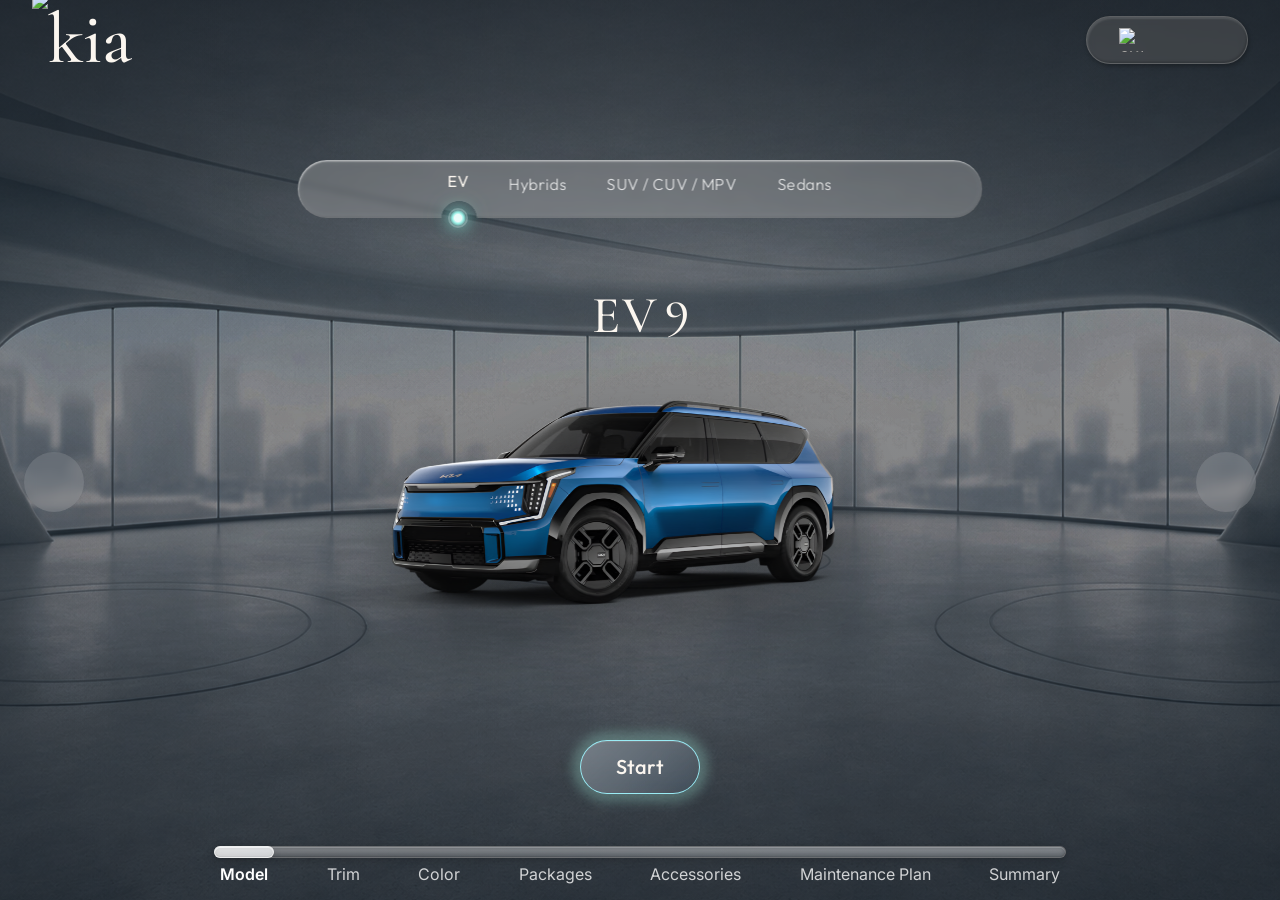
==== build.html @ 14aeb3b7 "메인 + build 수정" ====
<!DOCTYPE html>
<html lang="en">

<head>
    <meta charset="UTF-8">
    <meta name="viewport" content="width=device-width, initial-scale=1.0">
    <title>kia</title>
    <meta name="keywords"
        content="Kia, Kia Motors, automotive, SUV, electric vehicle, EV9, Sportage, Sorento, Telluride, car models, vehicle specs, car features">
    <meta name="author" content="OneTeam - UI/UX Designer">
    <!-- favicon -->
    <link rel="shortcut icon" href="img/favicon/favicon.ico" type="image/x-icon">
    <link rel="icon" type="image/png" sizes="32x32" href="img/favicon/favicon-32x32.png">
    <link rel="icon" type="image/png" sizes="16x16" href="img/favicon/favicon-16x16.png">
    <!-- 애플 -->
    <link rel="apple-touch-icon" sizes="180x180" href="img/favicon/apple-touch-icon.png">
    <!-- 안드로이드 -->
    <link rel="icon" type="image/png" sizes="192x192" href="img/favicon/android-chrome-192x192.png">
    <link rel="icon" type="image/png" sizes="512x512" href="img/favicon/android-chrome-512x512.png">
    <!-- 揶쎛?紐꾩궔 css -->
    <!-- Basic Icons -->
    <link href="https://cdn.boxicons.com/3.0.8/fonts/basic/boxicons.min.css" rel="stylesheet">
    <!-- Filled Icons -->
    <link href="https://cdn.boxicons.com/3.0.8/fonts/filled/boxicons-filled.min.css" rel="stylesheet">
    <!-- Brand Icons -->
    <link href="https://cdn.boxicons.com/3.0.8/fonts/brands/boxicons-brands.min.css" rel="stylesheet">
    <link href="https://unpkg.com/aos@2.3.1/dist/aos.css" rel="stylesheet">
    <link rel="stylesheet" href="https://cdn.jsdelivr.net/npm/swiper@11/swiper-bundle.min.css" />

    <!-- css -->
    <link rel="stylesheet" href="css/reset.css">
    <link rel="stylesheet" href="css/common.css">
    <link rel="stylesheet" href="css/sub01_build.css">
    <link rel="stylesheet" href="css/common_media.css">
    <link rel="stylesheet" href="css/sub01_build_media.css">

    <!-- js -->
    <script src="https://cdn.jsdelivr.net/npm/gsap@3.13.0/dist/gsap.min.js"></script>
    <script src="https://cdn.jsdelivr.net/npm/gsap@3.13.0/dist/ScrollTrigger.min.js"></script>
    <script src="js/common.js" defer></script>
    <script src="js/sub01_build.js" defer></script>
</head>

<body>
    <div class="wrap build_wrap" style="--build-page-bg: url('./img/sub01_build/build_bg.png');">

        <header>
            <div class="inner">
                <div class="header_top">
                    <h1><a href="index.html"><img src="img/logo.svg" alt="kia"></a></h1>
                    <nav class="glass_bg2">
                        <ul class="gnb">
                            <li>
                                <a href="whykia.html">company</a>
                            </li>
                            <li>
                                <a href="list.html">vehicles</a>
                            </li>
                            <li>
                                <a href="recommended.html">shopping assistant</a>
                            </li>
                            <li><a href="detail.html">inventory</a></li>
                            <li>
                                <a href="index.html#map">center</a>
                            </li>
                            <li><a href="#">owners page<i class="bx bx-arrow-up-right-stroke"></i></a></li>
                        </ul>
                        <div class="icons">
                            <a href="#" aria-label="customer support"><img src="img/main/header/headphone.svg"
                                    alt="customer support"></a>
                            <a href="#" aria-label="search"><i class="bx bx-search-big"></i></a>
                            <a href="#" aria-label="language"><i class="bx bx-globe-alt"></i></a>
                            <a href="#" class="icon_menu" aria-label="menu"><i class="bx bx-menu"></i></a>
                        </div>
                    </nav>
                </div>
                <div class="header_bottom">
                    <ul class="sub_nav">
                        <li><a href="build.html">build my kia</a></li>
                        <li><a href="recommended.html">kia recommended</a></li>
                        <li><a href="#">payment calculator</a></li>
                        <li><a href="#">trade in</a></li>
                        <li><a href="#">easy buy</a></li>
                        <li><a href="#">certified pre-owned</a></li>
                        <li><a href="#">sub shop</a></li>
                    </ul>
                </div>
                <div class="m_panel" aria-hidden="true">
                    <nav class="m_nav">
                        <div class="m_top">
                            <div class="m_left">
                                <a href="#" aria-label="customer support"><img src="img/main/header/headphone.svg"
                                        alt="customer support"></a>
                                <a href="#" aria-label="search"><i class="bx bx-search-big"></i></a>
                                <a href="#" aria-label="language"><i class="bx bx-globe-alt"></i></a>
                            </div>
                            <button type="button" class="close" aria-label="close mobile menu">
                                <i class="bx bx-x"></i>
                            </button>
                        </div>
                        <ul class="m_gnb">
                            <li>
                                <button type="button">company <i class="bx bx-chevron-down"></i></button>
                                <ul class="m_sub">
                                    <li><a href="whykia.html">why kia</a></li>
                                    <li><a href="#">safety</a></li>
                                    <li><a href="#">kia media</a></li>
                                    <li><a href="#">event</a></li>
                                </ul> <!-- //.m_sub -->
                            </li>
                            <li>
                                <button type="button">vehicles <i class="bx bx-chevron-down"></i></button>
                                <ul class="m_sub">
                                    <li><a href="list.html">EV</a></li>
                                    <li><a href="list.html">Hybrid</a></li>
                                    <li><a href="list.html">SUV / CUV / MPV</a></li>
                                    <li><a href="list.html">sedan</a></li>
                                </ul> <!-- //.m_sub -->
                            </li>
                            <li class="on">
                                <button type="button" class="" aria-expanded="true">
                                    <span>shopping assistant</span>
                                    <i class="bx bx-chevron-down"></i>
                                </button>
                                <ul class="m_sub">
                                    <li><a href="build.html">build my kia</a></li>
                                    <li><a href="recommended.html">kia recommended</a></li>
                                    <li><a href="#">payment calculator</a></li>
                                    <li><a href="#">trade in</a></li>
                                    <li><a href="#">easy buy</a></li>
                                    <li><a href="#">certified pre-owned</a></li>
                                    <li><a href="#">sub shop</a></li>
                                </ul> <!-- //.m_sub -->
                            </li>
                            <li>
                                <a href="detail.html">inventory</a>
                            </li>
                            <li>
                                <button type="button">center<i class="bx bx-chevron-down"></i></button>
                                <ul class="m_sub">
                                    <li><a href="index.html.map">map</a></li>
                                    <li><a href="#">kia connect</a></li>
                                    <li><a href="#">consultation</a></li>
                                    <li><a href="#">FAQ</a></li>
                                </ul> <!-- //.m_sub -->
                            </li>
                            <li>
                                <a href="#">owners page <i class="bx bx-arrow-up-right-stroke"></i></a>
                            </li>
                        </ul>
                    </nav>
                </div>
        </header> <!-- Header -->

        <!-- Build Hero -->
        <section class="hero" id="heroSection" data-default-bg="./img/sub01_build/build_bg.png">
            <div class="hero_bg" aria-hidden="true">
                <img id="heroBgImage" src="./img/sub01_build/build_bg.png" alt="" />
            </div>
            <div class="hero_overlay"></div>
            <div class="hero_header_space"></div>

            <div class="hero_visual is-model-stage" id="heroVisual">

                <!-- Shared Stage Header -->
                <div class="hero_trim_header" id="heroTrimHeader" aria-hidden="true">
                    <div class="hero_trim_header_logo" aria-hidden="true"></div>
                    <div class="hero_trim_header_nav" aria-hidden="true"></div>
                </div>

                <!-- Model Category Tabs -->
                <div class="hero_top_tabs" id="heroTopTabs" role="tablist" aria-label="Vehicle categories">
                    <button type="button" class="active" data-category="ev" role="tab" aria-selected="true">EV</button>
                    <button type="button" data-category="hybrids" role="tab" aria-selected="false">Hybrids</button>
                    <button type="button" data-category="suv" role="tab" aria-selected="false">SUV / CUV / MPV</button>
                    <button type="button" data-category="sedans" role="tab" aria-selected="false">Sedans</button>
                </div>
                <span class="hero_top_tabs_indicator" id="heroTopTabsIndicator" aria-hidden="true"></span>

                <!-- Hidden Catalog Data -->
                <div class="hero_catalog" id="heroCatalog" aria-hidden="true">
                    <section class="hero_category_panel" data-category="suv">
                        <ul class="hero_car_list">
                            <li>
                                <h2>Sportage</h2>
                                <img src="./img/sub01_build/build_sportage.png" alt="Sportage" />
                            </li>
                        </ul>
                    </section>

                    <section class="hero_category_panel" data-category="hybrids">
                        <ul class="hero_car_list">
                            <li>
                                <h2 class="hero_car_name hero_car_name_sorento_hybrid">Sorento Hybrid</h2>
                                <img src="./img/sub01_build/build_sorentoHb.png" alt="Sorento Hybrid" />
                            </li>
                        </ul>
                    </section>

                    <section class="hero_category_panel" data-category="ev">
                        <ul class="hero_car_list">
                            <li>
                                <h2 class="hero_car_name">EV<span
                                        class="hero_title_suffix hero_title_suffix_ev_9">9</span></h2>
                                <img src="./img/sub01_build/build_ev9.png" alt="EV9" />
                            </li>
                            <li>
                                <h2 class="hero_car_name">EV<span
                                        class="hero_title_suffix hero_title_suffix_ev_6">6</span></h2>
                                <img src="./img/sub01_build/build_ev6.png" alt="EV6" />
                            </li>
                        </ul>
                    </section>

                    <section class="hero_category_panel" data-category="sedans">
                        <ul class="hero_car_list">
                            <li>
                                <h2 class="hero_car_name">K<span class="hero_title_suffix hero_title_suffix_k4">4</span>
                                </h2>
                                <img src="./img/sub01_build/build_K4.png" alt="K4" />
                            </li>
                        </ul>
                    </section>
                </div>

                <!-- 1. Model Stage -->
                <div class="hero_model_stage" id="heroModelStage">
                    <div class="hero_center">
                        <h2 class="hero_title" id="heroTitle">Sportage</h2>
                        <div class="hero_arrow_frame">

                            <button class="hero_arrow hero_arrow_left" id="prevCar" type="button" aria-label="??곸읈">
                                <i class="bx bx-chevron-left"></i>
                            </button>
                            <button class="hero_arrow hero_arrow_right" id="nextCar" type="button" aria-label="??쇱벉">
                                <i class="bx bx-chevron-right"></i>
                            </button>

                        </div>
                        <div class="hero_car">
                            <img id="heroCarImage" src="./img/sub01_build/trim_light.png" alt="ev9 image" />
                        </div>
                        <div class="magnet_zone hero_start_btn_zone">
                            <button type="button" class="hero_start_btn hero_model_start_btn cta_btn white_origin"
                                id="startStepButton">Start
                                <i class="bx bx-chevron-right"></i></button>
                        </div>
                    </div>
                </div>

                <!-- 2. Trim Stage -->
                <div class="hero_trim_stage" id="heroTrimStage" aria-hidden="true">
                    <div class="hero_trim_intro">
                        <h2 class="hero_trim_title" id="heroTrimTitle">EV9</h2>
                        <div class="hero_trim_summary">
                            <p class="hero_trim_grade" id="heroTrimGrade">Light RWD</p>
                            <p class="hero_trim_price" id="heroTrimPrice"><span class="hero_price_value">$54,900</span>
                                <span class="hero_price_suffix">Starting MSRP*</span>
                            </p>
                            <p class="hero_trim_lease" id="heroTrimLease">$560 / 36 mo est. lease payments*</p>
                        </div>
                    </div>

                    <div class="hero_trim_vehicle">
                        <img id="heroTrimImage" src="./img/sub01_build/trim_light.png" alt="EV9 Light RWD" />
                    </div>

                    <section class="hero_trim_panel" aria-label="Trim options">
                        <h3 class="hero_trim_panel_title">Trim</h3>
                        <div class="hero_trim_cards" id="heroTrimCards">
                            <article class="hero_trim_card selected expanded" data-trim-index="0">
                                <img class="hero_trim_card_asset" src="./img/sub01_build/trim_light.png"
                                    alt="EV9 Light RWD" />
                                <div class="hero_trim_card_meta">
                                    <p class="hero_trim_card_price">$54,900 Starting MSRP*</p>
                                    <p class="hero_trim_card_lease">$491 / 36 mo est. lease payments*</p>
                                </div>
                                <div class="hero_trim_card_head">
                                    <strong>Light RWD</strong>
                                    <button type="button" class="hero_trim_select_btn"
                                        aria-pressed="true">Selected</button>
                                </div>
                                <div class="hero_trim_card_details">
                                    <ul>
                                        <li>$54,900 Starting MSRP*</li>
                                        <li>NACS Charging Port</li>
                                        <li>7-Passenger Seating w/ 2nd-row Bench Seat</li>
                                        <li>27 Driver &amp; Safety Assistance Features*</li>
                                    </ul>
                                </div>
                                <button type="button" class="hero_trim_more_btn" aria-expanded="true">
                                    <span class="hero_more_label">More</span>
                                    <i class="bx bx-chevron-down hero_more_icon" aria-hidden="true"></i>
                                </button>
                            </article>

                            <article class="hero_trim_card" data-trim-index="1">
                                <img class="hero_trim_card_asset" src="./img/sub01_build/trim_light.png"
                                    alt="EV9 Light Long Range RWD" />
                                <div class="hero_trim_card_meta">
                                    <p class="hero_trim_card_price">$57,900 Starting MSRP*</p>
                                    <p class="hero_trim_card_lease">$511 / 36 mo est. lease payments*</p>
                                </div>
                                <div class="hero_trim_card_head">
                                    <strong>Light Long Range RWD</strong>
                                    <button type="button" class="hero_trim_select_btn"
                                        aria-pressed="false">Select</button>
                                </div>
                                <div class="hero_trim_card_details">
                                    <ul>
                                        <li>$57,900 Starting MSRP*</li>
                                        <li>7-Passenger Seating or 6-Passenger Option</li>
                                        <li>Homelink Rearview Mirror &amp; Power Sunroof*</li>
                                        <li>Front &amp; Rear Parking Sensors*</li>
                                    </ul>
                                </div>
                                <button type="button" class="hero_trim_more_btn" aria-expanded="false">
                                    <span class="hero_more_label">More</span>
                                    <i class="bx bx-chevron-down hero_more_icon" aria-hidden="true"></i>
                                </button>
                            </article>

                            <article class="hero_trim_card" data-trim-index="2">
                                <img class="hero_trim_card_asset" src="./img/sub01_build/trim_wind.png"
                                    alt="EV9 Wind AWD" />
                                <div class="hero_trim_card_meta">
                                    <p class="hero_trim_card_price">$63,900 Starting MSRP*</p>
                                    <p class="hero_trim_card_lease">$560 / 36 mo est. lease payments*</p>
                                </div>
                                <div class="hero_trim_card_head">
                                    <strong>Wind AWD</strong>
                                    <button type="button" class="hero_trim_select_btn"
                                        aria-pressed="false">Select</button>
                                </div>
                                <div class="hero_trim_card_details">
                                    <ul>
                                        <li>$63,900 Starting MSRP*</li>
                                        <li>379 hp &amp; 443 lb.-ft. of torque (Dual Motor)</li>
                                        <li>Dual Sunroofs &amp; Driver's Memory System</li>
                                        <li>Blind-Spot &amp; 360 Surround View Monitor*</li>
                                        <li>Included All-Wheel Drive</li>
                                    </ul>
                                </div>
                                <button type="button" class="hero_trim_more_btn" aria-expanded="false">
                                    <span class="hero_more_label">More</span>
                                    <i class="bx bx-chevron-down hero_more_icon" aria-hidden="true"></i>
                                </button>
                            </article>

                            <article class="hero_trim_card" data-trim-index="3">
                                <img class="hero_trim_card_asset" src="./img/sub01_build/trim_land.png"
                                    alt="EV9 Land AWD" />
                                <div class="hero_trim_card_meta">
                                    <p class="hero_trim_card_price">$68,900 Starting MSRP*</p>
                                    <p class="hero_trim_card_lease">$648 / 36 mo est. lease payments*</p>
                                </div>
                                <div class="hero_trim_card_head">
                                    <strong>Land AWD</strong>
                                    <button type="button" class="hero_trim_select_btn"
                                        aria-pressed="false">Select</button>
                                </div>
                                <div class="hero_trim_card_details">
                                    <ul>
                                        <li>$68,900 Starting MSRP*</li>
                                        <li>Meridian Premium Audio System*</li>
                                        <li>Self-Leveling Rear Susp. &amp; 5,000 lb. Towing*</li>
                                        <li>Available Nightfall Edition Package</li>
                                        <li>Included All-Wheel Drive</li>
                                    </ul>
                                </div>
                                <button type="button" class="hero_trim_more_btn" aria-expanded="false">
                                    <span class="hero_more_label">More</span>
                                    <i class="bx bx-chevron-down hero_more_icon" aria-hidden="true"></i>
                                </button>
                            </article>

                            <article class="hero_trim_card" data-trim-index="4">
                                <img class="hero_trim_card_asset" src="./img/sub01_build/trim_gt.png"
                                    alt="EV9 GT-Line AWD" />
                                <div class="hero_trim_card_meta">
                                    <p class="hero_trim_card_price">$71,900 Starting MSRP*</p>
                                    <p class="hero_trim_card_lease">$677 / 36 mo est. lease payments*</p>
                                </div>
                                <div class="hero_trim_card_head">
                                    <strong>GT-Line AWD</strong>
                                    <button type="button" class="hero_trim_select_btn"
                                        aria-pressed="false">Select</button>
                                </div>
                                <div class="hero_trim_card_details">
                                    <ul>
                                        <li>$71,900 Starting MSRP*</li>
                                        <li>0-60 mph in 4.5 seconds*</li>
                                        <li>Head-Up Display &amp; 21-in. Alloy Wheels*</li>
                                        <li>Parking Collision-Avoidance Assist Systems*</li>
                                        <li>Included All-Wheel Drive</li>
                                    </ul>
                                </div>
                                <button type="button" class="hero_trim_more_btn" aria-expanded="false">
                                    <span class="hero_more_label">More</span>
                                    <i class="bx bx-chevron-down hero_more_icon" aria-hidden="true"></i>
                                </button>
                            </article>
                        </div>
                    </section>
                    <div class="hero_stage_actions hero_trim_actions">
                        <button type="button" class="hero_trim_action_btn white_origin" id="viewModelButton"><i
                                class="bx bx-chevron-left"></i> View Model</button>
                        <button type="button" class="hero_trim_action_btn white_origin" id="nextColorButton">Next Color <i
                                class="bx bx-chevron-right"></i></button>
                    </div>
                </div>

                <!-- 3. Color Stage -->
                <div class="hero_color_stage" id="heroColorStage" aria-hidden="true">
                    <div class="hero_color_intro">
                        <h2 class="hero_color_title" id="heroColorTitle">EV9</h2>
                        <div class="hero_color_summary">
                            <p class="hero_color_trim" id="heroColorTrim">EV9 Land AWD</p>
                            <p class="hero_color_price" id="heroColorPrice"><span
                                    class="hero_price_value">$68,900</span>
                                <span class="hero_price_suffix">Starting MSRP*</span>
                            </p>
                            <p class="hero_color_lease" id="heroColorLease">$648 / 36 mo est. lease payments*</p>
                        </div>
                    </div>

                    <div class="hero_color_vehicle" id="heroColorVehicle">
                        <img id="heroColorImage" src="./img/sub01_build/trim_land.png" alt="EV9 Land AWD exterior" />
                        <div class="hero_color_seat_preview" id="heroSeatPreview" aria-hidden="true">
                            <img id="heroSeatPreviewImage" src="./img/sub01_build/seat_BlackGray1.png"
                                alt="Black and Dark Gray seat trim preview" />
                        </div>
                    </div>

                    <div class="hero_color_panels">
                        <section class="hero_color_panel" aria-labelledby="heroExteriorPanelTitle">
                            <h3 class="hero_color_panel_title" id="heroExteriorPanelTitle">Exterior</h3>
                            <div class="hero_color_frame">
                                <div class="hero_color_choice_row">
                                    <p class="hero_color_choice_name" id="heroExteriorName">Panthera Metal</p>
                                    <p class="hero_color_choice_price" id="heroExteriorPrice"></p>
                                </div>
                                <div class="hero_color_swatches" id="heroExteriorSwatches">
                                    <button type="button"
                                        class="hero_color_swatch hero_color_swatch_panthera is-selected"
                                        data-type="exterior" data-name="Panthera Metal" data-price=""
                                        data-image-id="colorAssetPanthera" aria-label="Panthera Metal"></button>
                                    <button type="button" class="hero_color_swatch hero_color_swatch_white_pearl"
                                        data-type="exterior" data-name="Glacial White Pearl" data-price="+$ 695"
                                        data-image-id="colorAssetWhitePearl" aria-label="Glacial White Pearl"></button>
                                    <button type="button" class="hero_color_swatch hero_color_swatch_ivory_silver"
                                        data-type="exterior" data-name="Ivory Silver" data-price=""
                                        data-image-id="colorAssetIvorySilver" aria-label="Ivory Silver"></button>
                                    <button type="button" class="hero_color_swatch hero_color_swatch_ocean_blue"
                                        data-type="exterior" data-name="Ocean Blue" data-price="+$ 695"
                                        data-image-id="colorAssetOceanBlue" aria-label="Ocean Blue"></button>
                                    <button type="button" class="hero_color_swatch hero_color_swatch_road_rider_brown"
                                        data-type="exterior" data-name="Road Rider Brown" data-price="+$ 1,500"
                                        data-image-id="colorAssetRoadRiderBrown" aria-label="Road Rider Brown"></button>
                                    <button type="button" class="hero_color_swatch hero_color_swatch_wolf_gray"
                                        data-type="exterior" data-name="Wolf Gray" data-price=""
                                        data-image-id="colorAssetWolfGray" aria-label="Wolf Gray"></button>
                                    <button type="button" class="hero_color_swatch hero_color_swatch_ebony_black"
                                        data-type="exterior" data-name="Ebony Black" data-price="+$ 695"
                                        data-image-id="colorAssetEbonyBlack" aria-label="Ebony Black"></button>
                                </div>
                            </div>
                            <div class="hero_color_vehicle_assets" aria-hidden="true" hidden>
                                <img id="colorAssetPanthera" src="./img/sub01_build/trim_land.png"
                                    alt="EV9 Panthera Metal exterior" />
                                <img id="colorAssetWhitePearl" src="./img/sub01_build/whitePearl1.png"
                                    alt="EV9 Glacial White Pearl exterior" />
                                <img id="colorAssetIvorySilver" src="./img/sub01_build/ivorySilver2.png"
                                    alt="EV9 Ivory Silver exterior" />
                                <img id="colorAssetOceanBlue" src="./img/sub01_build/oceanBlue3.png"
                                    alt="EV9 Ocean Blue exterior" />
                                <img id="colorAssetRoadRiderBrown" src="./img/sub01_build/brown4.png"
                                    alt="EV9 Road Rider Brown exterior" />
                                <img id="colorAssetWolfGray" src="./img/sub01_build/wolfGray5.png"
                                    alt="EV9 Wolf Gray exterior" />
                                <img id="colorAssetEbonyBlack" src="./img/sub01_build/black6.png"
                                    alt="EV9 Ebony Black exterior" />
                            </div>
                        </section>

                        <section class="hero_color_panel" aria-labelledby="heroInteriorPanelTitle">
                            <h3 class="hero_color_panel_title" id="heroInteriorPanelTitle">Interior</h3>
                            <div class="hero_color_frame">
                                <p class="hero_color_choice_name hero_color_choice_name_interior" id="heroInteriorName">
                                    Black &amp; Dark Gray Quilted Stripes SynTex Seat Trim
                                </p>
                                <div class="hero_color_swatches hero_color_swatches_interior" id="heroInteriorSwatches">
                                    <button type="button"
                                        class="hero_color_swatch hero_color_swatch_interior hero_color_swatch_interior_black_gray is-selected"
                                        data-type="interior"
                                        data-name="Black &amp; Dark Gray Quilted Stripes SynTex Seat Trim"
                                        data-image-id="seatAssetBlackGray" aria-label="Black and Dark Gray seat trim">
                                        <img src="img/sub01_build/seat_color1.png"
                                            alt="Black and Dark Gray seat trim swatch" />
                                    </button>
                                    <button type="button"
                                        class="hero_color_swatch hero_color_swatch_interior hero_color_swatch_interior_dark_light_gray"
                                        data-type="interior"
                                        data-name="Dark Gray &amp; Light Gray Quilted Stripes SynTex Seat Trim"
                                        data-image-id="seatAssetDarkLightGray"
                                        aria-label="Dark Gray and Light Gray seat trim">
                                        <img src="./img/sub01_build/seat_color2.png"
                                            alt="Dark Gray and Light Gray seat trim swatch" />
                                    </button>
                                </div>
                            </div>
                            <div class="hero_color_seat_assets" aria-hidden="true" hidden>
                                <img id="seatAssetBlackGray" src="img/sub01_build/seat_BlackGray1.png"
                                    alt="Black and Dark Gray seat trim preview" />
                                <img id="seatAssetDarkLightGray" src="./img/sub01_build/seat_DarkGray2.png"
                                    alt="Dark Gray and Light Gray seat trim preview" />
                            </div>
                        </section>
                    </div>

                    <div class="hero_stage_actions hero_color_actions">
                        <button type="button" class="hero_trim_action_btn white_origin" id="viewTrimButton"><i
                                class="bx bx-chevron-left"></i> View Trim</button>
                        <button type="button" class="hero_trim_action_btn white_origin" id="nextPackagesButton">Next Packages <i
                                class="bx bx-chevron-right"></i></button>
                    </div>
                </div>

                <!-- 4. Packages Stage -->
                <div class="hero_package_stage" id="heroPackageStage" aria-hidden="true">
                    <div class="hero_package_intro">
                        <h2 class="hero_package_title" id="heroPackageTitle">EV9</h2>
                        <div class="hero_package_summary">
                            <p class="hero_package_trim" id="heroPackageTrim">Land AWD</p>
                            <p class="hero_package_price" id="heroPackagePrice"><span
                                    class="hero_price_value">$68,900</span>
                                <span class="hero_price_suffix">Starting MSRP*</span>
                            </p>
                            <p class="hero_package_lease" id="heroPackageLease">$648 / 36 mo est. lease payments*</p>
                        </div>
                    </div>

                    <div class="hero_package_vehicle" id="heroPackageVehicle">
                        <img id="heroPackageImage" src="./img/sub01_build/trim_lightLong.png"
                            alt="EV9 Land AWD package preview" />
                    </div>

                    <section class="hero_package_panel" aria-labelledby="heroPackagePanelTitle">
                        <h3 class="hero_package_panel_title" id="heroPackagePanelTitle">Packages</h3>
                        <div class="hero_package_cards" id="heroPackageCards">
                            <article class="hero_package_card" data-package-index="0">
                                <div class="hero_package_card_top">
                                    <div class="hero_package_card_heading">
                                        <strong>7-Passenger Package</strong>
                                    </div>
                                    <button type="button" class="hero_package_add_btn" aria-pressed="false">+$
                                        0</button>
                                </div>
                                <div class="hero_package_card_details">
                                    <ul>
                                        <li>7-Passenger Seating</li>
                                    </ul>
                                </div>
                                <button type="button" class="hero_package_more_btn" aria-expanded="false">
                                    <span class="hero_more_label">More</span>
                                    <i class="bx bx-chevron-down hero_more_icon" aria-hidden="true"></i>
                                </button>
                            </article>

                            <article class="hero_package_card" data-package-index="1">
                                <div class="hero_package_card_top">
                                    <div class="hero_package_card_heading">
                                        <strong>Nightfall Edition Package</strong>
                                    </div>
                                    <button type="button" class="hero_package_add_btn" aria-pressed="false">+$
                                        1,500</button>
                                </div>
                                <div class="hero_package_card_details">
                                    <ul>
                                        <li>20-in. Nightfall Exclusive Alloy Wheels w/ Black Finish</li>
                                        <li>Boost Feature</li>
                                        <li>Front &amp; Rear Skid Plates, Gloss Black</li>
                                        <li>Front Grille Trim, Gloss Black</li>
                                        <li>Lower Window Surrounds, Gloss Black</li>
                                        <li>Lower Body Side Garnish, Gloss Black</li>
                                        <li>Gloss Black Side View Mirrors</li>
                                        <li>Roof Rails, Low Profile Gloss Black</li>
                                        <li>Exclusive Seat Pattern</li>
                                        <li>Black Headliner</li>
                                    </ul>
                                </div>
                                <button type="button" class="hero_package_more_btn" aria-expanded="false">
                                    <span class="hero_more_label">More</span>
                                    <i class="bx bx-chevron-down hero_more_icon" aria-hidden="true"></i>
                                </button>
                            </article>
                        </div>
                    </section>

                    <div class="hero_stage_actions hero_package_actions">
                        <button type="button" class="hero_trim_action_btn hero_trim_action_btn_back white_origin"
                            id="viewColorButton"><i class="bx bx-chevron-left"></i> View Color</button>
                        <button type="button" class="hero_trim_action_btn white_origin" id="nextAccessoriesButton">Next Accessories
                            <i class="bx bx-chevron-right"></i></button>
                    </div>
                </div>

                <!-- 5. Accessories Stage -->
                <div class="hero_accessory_stage" id="heroAccessoryStage" aria-hidden="true">
                    <div class="hero_accessory_intro">
                        <h2 class="hero_accessory_title" id="heroAccessoryTitle">EV9</h2>
                        <div class="hero_accessory_summary">
                            <p class="hero_accessory_trim" id="heroAccessoryTrim">Land AWD</p>
                            <p class="hero_accessory_price" id="heroAccessoryPrice"><span
                                    class="hero_price_value">$68,900</span> <span class="hero_price_suffix">Starting
                                    MSRP*</span></p>
                            <p class="hero_accessory_lease" id="heroAccessoryLease">$648 / 36 mo est. lease payments*
                            </p>
                        </div>
                    </div>

                    <div class="hero_accessory_vehicle" id="heroAccessoryVehicle">
                        <img id="heroAccessoryImage" src="./img/sub01_build/trim_land.png"
                            alt="EV9 Land AWD accessory preview" />
                    </div>

                    <section class="hero_accessory_panel" aria-labelledby="heroAccessoryPanelTitle">
                        <h3 class="hero_accessory_panel_title" id="heroAccessoryPanelTitle">Selected Accessories</h3>
                        <div class="hero_accessory_cards" id="heroAccessoryCards">
                            <article class="hero_accessory_card">
                                <div class="hero_accessory_card_media">
                                    <img src="./img/sub01_build/cargoCover.png" alt="Cargo Cover" />
                                </div>
                                <div class="hero_accessory_card_body">
                                    <div class="hero_accessory_card_top">
                                        <strong>Cargo Cover</strong>
                                        <button type="button" class="hero_accessory_add_btn">+$ 195</button>
                                    </div>
                                    <p class="hero_accessory_card_desc">Safeguard your belongings by keeping them out of
                                        sight with this valuable addition to your cargo area.</p>
                                    <div class="hero_accessory_card_details">
                                        <p>Safeguard your belongings by keeping them out of sight with this valuable
                                            addition to your cargo area.</p>
                                    </div>
                                    <button type="button" class="hero_accessory_more_btn" aria-expanded="false"><span
                                            class="hero_more_label">More</span><i
                                            class="bx bx-chevron-down hero_more_icon" aria-hidden="true"></i></button>
                                </div>
                            </article>

                            <article class="hero_accessory_card">
                                <div class="hero_accessory_card_media">
                                    <img src="./img/sub01_build/cargoNet.png" alt="Cargo Net" />
                                </div>
                                <div class="hero_accessory_card_body">
                                    <div class="hero_accessory_card_top">
                                        <strong>Cargo Net</strong>
                                        <button type="button" class="hero_accessory_add_btn">+$ 65</button>
                                    </div>
                                    <p class="hero_accessory_card_desc">Helps secure sporting equipment, groceries, and
                                        other lightweight cargo.</p>
                                    <div class="hero_accessory_card_details">
                                        <p>Helps secure sporting equipment, groceries, and other lightweight cargo.</p>
                                    </div>
                                    <button type="button" class="hero_accessory_more_btn" aria-expanded="false"><span
                                            class="hero_more_label">More</span><i
                                            class="bx bx-chevron-down hero_more_icon" aria-hidden="true"></i></button>
                                </div>
                            </article>

                            <article class="hero_accessory_card">
                                <div class="hero_accessory_card_media">
                                    <img src="./img/sub01_build/cargoTray.png" alt="Cargo Tray" />
                                </div>
                                <div class="hero_accessory_card_body">
                                    <div class="hero_accessory_card_top">
                                        <strong>Cargo Tray</strong>
                                        <button type="button" class="hero_accessory_add_btn">+$ 145</button>
                                    </div>
                                    <p class="hero_accessory_card_desc">Protect your cargo area from spills and stains
                                        with a durable and easy to clean cargo tray.</p>
                                    <div class="hero_accessory_card_details">
                                        <p>Protect your cargo area from spills and stains with a durable and easy to
                                            clean cargo tray.</p>
                                    </div>
                                    <button type="button" class="hero_accessory_more_btn" aria-expanded="false"><span
                                            class="hero_more_label">More</span><i
                                            class="bx bx-chevron-down hero_more_icon" aria-hidden="true"></i></button>
                                </div>
                            </article>

                            <article class="hero_accessory_card">
                                <div class="hero_accessory_card_media">
                                    <img src="./img/sub01_build/seatProtection.png"
                                        alt="Carpeted Cargo Mat with Seatback Protection" />
                                </div>
                                <div class="hero_accessory_card_body">
                                    <div class="hero_accessory_card_top">
                                        <strong>Carpeted Cargo Mat w/ Seatback Protection</strong>
                                        <button type="button" class="hero_accessory_add_btn">+$ 145</button>
                                    </div>
                                    <p class="hero_accessory_card_desc">Enhance your interior and protect your rear
                                        seatbacks with a stylish and practical carpeted cargo mat w/ seatback
                                        protection.</p>
                                    <div class="hero_accessory_card_details">
                                        <p>Enhance your interior and protect your rear seatbacks with a stylish and
                                            practical carpeted cargo mat w/ seatback protection.</p>
                                    </div>
                                    <button type="button" class="hero_accessory_more_btn" aria-expanded="false"><span
                                            class="hero_more_label">More</span><i
                                            class="bx bx-chevron-down hero_more_icon" aria-hidden="true"></i></button>
                                </div>
                            </article>

                            <article class="hero_accessory_card">
                                <div class="hero_accessory_card_media">
                                    <img src="./img/sub01_build/floorMats.png" alt="Carpeted Floor Mats" />
                                </div>
                                <div class="hero_accessory_card_body">
                                    <div class="hero_accessory_card_top">
                                        <strong>Carpeted Floor Mats</strong>
                                        <button type="button" class="hero_accessory_add_btn">+$ 240</button>
                                    </div>
                                    <p class="hero_accessory_card_desc">Carpeted mats are custom fit and
                                        color-coordinated to match your Kia interior.</p>
                                    <div class="hero_accessory_card_details">
                                        <p>Carpeted mats are custom fit and color-coordinated to match your Kia
                                            interior.</p>
                                    </div>
                                    <button type="button" class="hero_accessory_more_btn" aria-expanded="false"><span
                                            class="hero_more_label">More</span><i
                                            class="bx bx-chevron-down hero_more_icon" aria-hidden="true"></i></button>
                                </div>
                            </article>

                            <article class="hero_accessory_card">
                                <div class="hero_accessory_card_media">
                                    <img src="./img/sub01_build/crossBars.png" alt="Cross Bars" />
                                </div>
                                <div class="hero_accessory_card_body">
                                    <div class="hero_accessory_card_top">
                                        <strong>Cross Bars</strong>
                                        <button type="button" class="hero_accessory_add_btn">+$ 380</button>
                                    </div>
                                    <p class="hero_accessory_card_desc">Carpeted mats are custom fit and
                                        color-coordinated to match your Kia interior.</p>
                                    <div class="hero_accessory_card_details">
                                        <p>These versatile cross bars create a secure base for all roof attachments
                                            enabling you to easily attach compatible equipment such as bicycle racks and
                                            ski and snowboard holders.</p>
                                    </div>
                                    <button type="button" class="hero_accessory_more_btn" aria-expanded="false"><span
                                            class="hero_more_label">More</span><i
                                            class="bx bx-chevron-down hero_more_icon" aria-hidden="true"></i></button>
                                </div>
                            </article>

                            <article class="hero_accessory_card">
                                <div class="hero_accessory_card_media">
                                    <img src="./img/sub01_build/aid_kit.png" alt="First Aid Kit, Small" />
                                </div>
                                <div class="hero_accessory_card_body">
                                    <div class="hero_accessory_card_top">
                                        <strong>First Aid Kit, Small</strong>
                                        <button type="button" class="hero_accessory_add_btn">+$ 45</button>
                                    </div>
                                    <p class="hero_accessory_card_desc">This durable zippered case includes adhesive
                                        strips, sterile pads, gauze, gloves, tools, and other roadside first aid
                                        essentials.</p>
                                    <div class="hero_accessory_card_details">
                                        <p>This durable zippered case includes 10 plastic adhesive strips (3/4-in.), 10
                                            butterfly strips, 6 sterile non-woven pads (4-in.), 6 sting relief pads, 6
                                            insect repellent packets, 4 extra-large adhesive strips, 3 cleansing
                                            towelettes, 2 sterile stretch gauze rolls (2-in.), 1 maxi pad, 1 latex-free
                                            tape, 1 triangular bandage with 2 pins, 1 pair of latex-free gloves, 1
                                            elastic bandage with clips (2-in.), 1 BloodSTOP hemostatic gauze, 1 First
                                            Aid Quick Guide, plus tweezers/magnifier and scissors.</p>
                                    </div>
                                    <button type="button" class="hero_accessory_more_btn" aria-expanded="false"><span
                                            class="hero_more_label">More</span><i
                                            class="bx bx-chevron-down hero_more_icon" aria-hidden="true"></i></button>
                                </div>
                            </article>

                            <article class="hero_accessory_card">
                                <div class="hero_accessory_card_media">
                                    <img src="./img/sub01_build/mudGuards.png" alt="Mud Guards" />
                                </div>
                                <div class="hero_accessory_card_body">
                                    <div class="hero_accessory_card_top">
                                        <strong>Mud Guards</strong>
                                        <button type="button" class="hero_accessory_add_btn">+$ 160</button>
                                    </div>
                                    <p class="hero_accessory_card_desc">Help protect your new Kia from the chips and
                                        blemishes that can come from road debris with these specially designed, custom
                                        fitted-molded thermoplastic Mud Guards.</p>
                                    <div class="hero_accessory_card_details">
                                        <p>Help protect your new Kia from the chips and blemishes that can come from
                                            road debris with these specially designed, custom fitted-molded
                                            thermoplastic Mud Guards.</p>
                                    </div>
                                    <button type="button" class="hero_accessory_more_btn" aria-expanded="false"><span
                                            class="hero_more_label">More</span><i
                                            class="bx bx-chevron-down hero_more_icon" aria-hidden="true"></i></button>
                                </div>
                            </article>

                            <article class="hero_accessory_card">
                                <div class="hero_accessory_card_media hero_accessory_card_media_contain">
                                    <img src="./img/sub01_build/logo.png" alt="NACS Charge Port DC Adapter" />
                                </div>
                                <div class="hero_accessory_card_body">
                                    <div class="hero_accessory_card_top">
                                        <strong>NACS Charge Port DC Adapter</strong>
                                        <button type="button" class="hero_accessory_add_btn">+$ 0</button>
                                    </div>
                                    <p class="hero_accessory_card_desc">Included in ZEV states only.</p>
                                    <div class="hero_accessory_card_details">
                                        <p>Included in ZEV states only.</p>
                                    </div>
                                    <button type="button" class="hero_accessory_more_btn" aria-expanded="false"><span
                                            class="hero_more_label">More</span><i
                                            class="bx bx-chevron-down hero_more_icon" aria-hidden="true"></i></button>
                                </div>
                            </article>

                            <article class="hero_accessory_card">
                                <div class="hero_accessory_card_media">
                                    <img src="./img/sub01_build/entertainment.png" alt="Rear Seat Entertainment" />
                                </div>
                                <div class="hero_accessory_card_body">
                                    <div class="hero_accessory_card_top">
                                        <strong>Rear Seat Entertainment</strong>
                                        <button type="button" class="hero_accessory_add_btn">+$ 1,500</button>
                                    </div>
                                    <p class="hero_accessory_card_desc">Keep your rear seat passengers entertained with
                                        this dual headrest entertainment system featuring two monitors, two remotes, and
                                        USB ports.</p>
                                    <div class="hero_accessory_card_details">
                                        <p>Keep your rear seat passengers entertained when you're on the road with this
                                            dual headrest entertainment system. Two monitors and two remotes. Provides
                                            USB ports. Headphones not included.</p>
                                    </div>
                                    <button type="button" class="hero_accessory_more_btn" aria-expanded="false"><span
                                            class="hero_more_label">More</span><i
                                            class="bx bx-chevron-down hero_more_icon" aria-hidden="true"></i></button>
                                </div>
                            </article>

                            <article class="hero_accessory_card">
                                <div class="hero_accessory_card_media">
                                    <img src="./img/sub01_build/kit.png" alt="Roadside Assistance Kit" />
                                </div>
                                <div class="hero_accessory_card_body">
                                    <div class="hero_accessory_card_top">
                                        <strong>Roadside Assistance Kit</strong>
                                        <button type="button" class="hero_accessory_add_btn">+$ 75</button>
                                    </div>
                                    <p class="hero_accessory_card_desc">Be prepared for the unexpected with a carrying
                                        bag packed with cables, tools, safety gear, adhesive bandages, and antiseptic
                                        wipes.</p>
                                    <div class="hero_accessory_card_details">
                                        <p>Be prepared for the unexpected with a carrying bag packed with a set of
                                            booster cables, 7 cable ties (12-in.), 1 roll hose tape, 1 Phillips
                                            screwdriver, 1 flathead screwdriver, 1 shop towel, 1 poncho, 1 pair of work
                                            gloves, 1 emergency blanket, 1 flashlight, 1 accident report form, 1 bungee
                                            cord, 1 lightstick, 1 pair slip joint pliers, 1 hazard triangle with
                                            instructions (12-in.), plus 10 adhesive bandages (3/4-in.) and 6 antiseptic
                                            wipes.</p>
                                    </div>
                                    <button type="button" class="hero_accessory_more_btn" aria-expanded="false"><span
                                            class="hero_more_label">More</span><i
                                            class="bx bx-chevron-down hero_more_icon" aria-hidden="true"></i></button>
                                </div>
                            </article>

                            <article class="hero_accessory_card">
                                <div class="hero_accessory_card_media">
                                    <img src="./img/sub01_build/stepBar.png" alt="Side Step Bars, Black" />
                                </div>
                                <div class="hero_accessory_card_body">
                                    <div class="hero_accessory_card_top">
                                        <strong>Side Step Bars, Black</strong>
                                        <button type="button" class="hero_accessory_add_btn">+$ 740</button>
                                    </div>
                                    <p class="hero_accessory_card_desc">Black Side Step Bars can make it easier to get
                                        in and out of your vehicle while enhancing its rugged appearance.</p>
                                    <div class="hero_accessory_card_details">
                                        <p>Black Side Step Bars can make it easier to get in and out of your vehicle
                                            while enhancing its rugged appearance.</p>
                                    </div>
                                    <button type="button" class="hero_accessory_more_btn" aria-expanded="false"><span
                                            class="hero_more_label">More</span><i
                                            class="bx bx-chevron-down hero_more_icon" aria-hidden="true"></i></button>
                                </div>
                            </article>

                            <article class="hero_accessory_card">
                                <div class="hero_accessory_card_media">
                                    <img src="./img/sub01_build/towHitch.png" alt="Tow Hitch" />
                                </div>
                                <div class="hero_accessory_card_body">
                                    <div class="hero_accessory_card_top">
                                        <strong>Tow Hitch</strong>
                                        <button type="button" class="hero_accessory_add_btn">+$ 765</button>
                                    </div>
                                    <p class="hero_accessory_card_desc">Custom designed, this tow hitch mounts directly
                                        to the vehicle frame for a reliable towing connection. Additional equipment may
                                        be required.</p>
                                    <div class="hero_accessory_card_details">
                                        <p>Custom designed, this tow hitch mounts directly to the vehicle frame,
                                            offering a reliable way to attach and tow your additional equipment to the
                                            specified capacity of your vehicle. Towing requires additional equipment.
                                            See Owner's Manual for towing instructions. Always use caution while towing.
                                        </p>
                                    </div>
                                    <button type="button" class="hero_accessory_more_btn" aria-expanded="false"><span
                                            class="hero_more_label">More</span><i
                                            class="bx bx-chevron-down hero_more_icon" aria-hidden="true"></i></button>
                                </div>
                            </article>

                            <article class="hero_accessory_card">
                                <div class="hero_accessory_card_media">
                                    <img src="./img/sub01_build/locks.png" alt="Wheel Locks" />
                                </div>
                                <div class="hero_accessory_card_body">
                                    <div class="hero_accessory_card_top">
                                        <strong>Wheel Locks</strong>
                                        <button type="button" class="hero_accessory_add_btn">+$ 90</button>
                                    </div>
                                    <p class="hero_accessory_card_desc">Wheel locks are designed to secure the wheels to
                                        your vehicle and help prevent theft.</p>
                                    <div class="hero_accessory_card_details">
                                        <p>Wheel locks are designed to secure the wheels to your vehicle and help
                                            prevent theft.</p>
                                    </div>
                                    <button type="button" class="hero_accessory_more_btn" aria-expanded="false"><span
                                            class="hero_more_label">More</span><i
                                            class="bx bx-chevron-down hero_more_icon" aria-hidden="true"></i></button>
                                </div>
                            </article>
                        </div>
                    </section>

                    <div class="hero_stage_actions hero_accessory_actions">
                        <button type="button" class="hero_trim_action_btn hero_trim_action_btn_back white_origin"
                            id="viewPackagesButton"><i class="bx bx-chevron-left"></i> View Packages</button>
                        <button type="button" class="hero_trim_action_btn white_origin" id="nextPlanButton">Next Plan <i
                                class="bx bx-chevron-right"></i></button>
                    </div>
                </div>

                <!-- 6. Maintenance Plan Stage -->
                <div class="hero_plan_stage" id="heroPlanStage" aria-hidden="true">
                    <div class="hero_plan_intro">
                        <h2 class="hero_plan_title" id="heroPlanTitle">EV9</h2>
                        <div class="hero_plan_summary">
                            <p class="hero_plan_trim" id="heroPlanTrim">Land AWD</p>
                            <p class="hero_plan_price" id="heroPlanPrice"><span class="hero_price_value">$68,900</span>
                                <span class="hero_price_suffix">Starting MSRP*</span>
                            </p>
                            <p class="hero_plan_lease" id="heroPlanLease">$648 / 36 mo est. lease payments*</p>
                        </div>
                    </div>

                    <div class="hero_plan_vehicle" id="heroPlanVehicle">
                        <img id="heroPlanImage" src="./img/sub01_build/trim_lightLong.png"
                            alt="EV9 Land AWD maintenance plan preview" />
                    </div>

                    <section class="hero_plan_panel" aria-labelledby="heroPlanPanelTitle">
                        <h3 class="hero_plan_panel_title" id="heroPlanPanelTitle">Kia Connect Plan</h3>
                        <div class="hero_plan_cards" id="heroPlanCards">
                            <article class="hero_plan_card is-selected expanded">
                                <div class="hero_plan_card_body">
                                    <div class="hero_plan_card_top">
                                        <strong>Lite</strong>
                                        <span>Complimentary for up to 5 years</span>
                                        <button type="button" class="hero_plan_add_btn"
                                            aria-pressed="true">Selected</button>
                                    </div>
                                    <div class="hero_plan_card_details">
                                        <p class="hero_plan_card_section_title">Free basic vehicle management</p>
                                        <ul class="hero_plan_card_list">
                                            <li>Monitor trip information and vehicle health</li>
                                            <li>Access your car with Digital Key</li>
                                            <li>Check vehicle status and basic remote features</li>
                                            <li>Receive maintenance reminders and emergency support</li>
                                        </ul>
                                        <div class="hero_plan_card_divider"></div>
                                        <p class="hero_plan_card_section_title"><i class="bx bx-leaf"
                                                aria-hidden="true"></i> EV Charging</p>
                                        <ul class="hero_plan_card_list">
                                            <li>Check charging status</li>
                                            <li>Manage basic charging settings</li>
                                        </ul>
                                    </div>
                                    <button type="button" class="hero_plan_more_btn" aria-expanded="true"><span
                                            class="hero_more_label">More</span><i
                                            class="bx bx-chevron-down hero_more_icon" aria-hidden="true"></i></button>
                                </div>
                            </article>

                            <article class="hero_plan_card">
                                <div class="hero_plan_card_body">
                                    <div class="hero_plan_card_top">
                                        <strong>Care</strong>
                                        <span>$5.99 monthly $59 annually</span>
                                        <button type="button" class="hero_plan_add_btn"
                                            aria-pressed="false">Select</button>
                                    </div>
                                    <div class="hero_plan_card_details">
                                        <p class="hero_plan_card_section_title">Enhanced safety and vehicle care</p>
                                        <ul class="hero_plan_card_list">
                                            <li>Includes all Lite features</li>
                                            <li>Get roadside assistance when needed</li>
                                            <li>Automatic emergency connection (911)</li>
                                            <li>Track and locate your vehicle</li>
                                            <li>Receive safety alerts (geofence, speed, diagnostics)</li>
                                        </ul>
                                        <div class="hero_plan_card_divider"></div>
                                        <p class="hero_plan_card_section_title"><i class="bx bx-leaf"
                                                aria-hidden="true"></i> EV Charging</p>
                                        <ul class="hero_plan_card_list">
                                            <li>Charging status monitoring</li>
                                            <li>Basic charging management</li>
                                        </ul>
                                    </div>
                                    <button type="button" class="hero_plan_more_btn" aria-expanded="false"><span
                                            class="hero_more_label">More</span><i
                                            class="bx bx-chevron-down hero_more_icon" aria-hidden="true"></i></button>
                                </div>
                            </article>

                            <article class="hero_plan_card">
                                <div class="hero_plan_card_body">
                                    <div class="hero_plan_card_top">
                                        <strong>Plus</strong>
                                        <span>$14.99 monthly $149 annually</span>
                                        <button type="button" class="hero_plan_add_btn"
                                            aria-pressed="false">Select</button>
                                    </div>
                                    <div class="hero_plan_card_details">
                                        <p class="hero_plan_card_section_title">Advanced remote control and convenience
                                        </p>
                                        <ul class="hero_plan_card_list">
                                            <li>Includes all Care features</li>
                                            <li>Remotely start your vehicle and control climate</li>
                                            <li>Lock or unlock doors from anywhere</li>
                                            <li>Control seats and ventilation remotely</li>
                                            <li>View surroundings with 360吏?camera</li>
                                            <li>Access full alert system</li>
                                        </ul>
                                        <div class="hero_plan_card_divider"></div>
                                        <p class="hero_plan_card_section_title"><i class="bx bx-leaf"
                                                aria-hidden="true"></i> EV Charging</p>
                                        <ul class="hero_plan_card_list">
                                            <li>Start or stop charging remotely</li>
                                            <li>Schedule charging times</li>
                                        </ul>
                                    </div>
                                    <button type="button" class="hero_plan_more_btn" aria-expanded="false"><span
                                            class="hero_more_label">More</span><i
                                            class="bx bx-chevron-down hero_more_icon" aria-hidden="true"></i></button>
                                </div>
                            </article>

                            <article class="hero_plan_card">
                                <div class="hero_plan_card_body">
                                    <div class="hero_plan_card_top">
                                        <strong>Ultimate</strong>
                                        <span>$19.99 monthly $199 annually</span>
                                        <button type="button" class="hero_plan_add_btn"
                                            aria-pressed="false">Select</button>
                                    </div>
                                    <div class="hero_plan_card_details">
                                        <p class="hero_plan_card_section_title">Full connected car experience</p>
                                        <ul class="hero_plan_card_list">
                                            <li>Includes all Plus features</li>
                                            <li>Send destinations directly to your vehicle</li>
                                            <li>Real-time navigation and traffic updates</li>
                                            <li>Over-the-air (OTA) updates</li>
                                            <li>Voice assistant integration (Alexa)</li>
                                            <li>Access connected services like weather and info</li>
                                        </ul>
                                        <div class="hero_plan_card_divider"></div>
                                        <p class="hero_plan_card_section_title"><i class="bx bx-leaf"
                                                aria-hidden="true"></i> EV Charging</p>
                                        <ul class="hero_plan_card_list">
                                            <li>Smart charging with connected navigation</li>
                                            <li>Fully integrated EV and route planning</li>
                                        </ul>
                                    </div>
                                    <button type="button" class="hero_plan_more_btn" aria-expanded="false"><span
                                            class="hero_more_label">More</span><i
                                            class="bx bx-chevron-down hero_more_icon" aria-hidden="true"></i></button>
                                </div>
                            </article>
                        </div>
                    </section>

                    <div class="hero_stage_actions hero_plan_actions">
                        <button type="button" class="hero_trim_action_btn hero_trim_action_btn_back white_origin"
                            id="viewAccessoriesButton"><i class="bx bx-chevron-left"></i> View Accessories</button>
                        <button type="button" class="hero_trim_action_btn white_origin" id="nextSummaryButton">Next Summary <i
                                class="bx bx-chevron-right"></i></button>
                    </div>
                </div>

                <!-- 7. Summary Stage -->
                <div class="hero_summary_stage" id="heroSummaryStage" aria-hidden="true">
                    <div class="hero_summary_intro">
                        <h2 class="hero_summary_title" id="heroSummaryTitle">EV9</h2>
                        <div class="hero_summary_summary">
                            <p class="hero_summary_trim" id="heroSummaryTrim">Land AWD</p>
                            <p class="hero_summary_price" id="heroSummaryPrice"><span
                                    class="hero_price_value">$68,900</span> <span class="hero_price_suffix">Starting
                                    MSRP*</span></p>
                            <p class="hero_summary_lease" id="heroSummaryLease">$648 / 36 mo est. lease payments*</p>
                        </div>
                    </div>

                    <div class="hero_summary_vehicle" id="heroSummaryVehicle">
                        <img id="heroSummaryImage" src="./img/sub01_build/trim_lightLong.png"
                            alt="EV9 Land AWD summary preview" />
                    </div>

                    <div class="hero_summary_side">
                        <section class="hero_summary_panel" aria-labelledby="heroSummaryPanelTitle">
                            <h3 class="hero_summary_panel_title" id="heroSummaryPanelTitle">Price Breakdown</h3>
                            <div class="hero_summary_breakdown" id="heroSummaryBreakdown">
                                <div class="hero_summary_items">
                                    <div class="hero_summary_row">
                                        <span class="hero_summary_row_label" id="summaryRowTrim">Land AWD</span>
                                        <span class="hero_summary_row_price" id="summaryRowTrimPrice">$68,900</span>
                                    </div>
                                    <div class="hero_summary_row">
                                        <span class="hero_summary_row_label" id="summaryRowExterior">Panthera
                                            Metal</span>
                                        <span class="hero_summary_row_price" id="summaryRowExteriorPrice">$0</span>
                                    </div>
                                    <div class="hero_summary_row">
                                        <span class="hero_summary_row_label" id="summaryRowInterior">Black &amp; Dark
                                            Gray
                                            Quilted Stripes SynTex Seat Trim</span>
                                        <span class="hero_summary_row_price" id="summaryRowInteriorPrice">$0</span>
                                    </div>
                                    <div class="hero_summary_row">
                                        <span class="hero_summary_row_label" id="summaryRowPlan">Lite</span>
                                        <span class="hero_summary_row_price" id="summaryRowPlanPrice">$5</span>
                                    </div>
                                    <div class="hero_summary_selected" id="heroSummarySelectedItems"></div>
                                </div>
                                <div class="hero_summary_divider"></div>
                                <div class="hero_summary_row hero_summary_row_fee">
                                    <span class="hero_summary_row_label">Destination Fee</span>
                                    <span class="hero_summary_row_price" id="summaryDestinationFee">$1,645</span>
                                </div>
                                <div class="hero_summary_row hero_summary_row_total">
                                    <span class="hero_summary_row_label">Build Total*</span>
                                    <span class="hero_summary_row_price" id="summaryBuildTotal">$70,545</span>
                                </div>
                            </div>
                            <div class="hero_summary_cta">
                                <button type="button" class="hero_summary_cta_btn white_origin" disabled aria-disabled="true">View
                                    Inventory</button>
                                <button type="button" class="hero_summary_cta_btn white_origin" disabled aria-disabled="true">Share
                                    Build</button>
                                <button type="button" class="hero_summary_cta_btn white_origin" id="requestQuoteButton"
                                    aria-expanded="false">Request a Quote</button>
                            </div>
                        </section>
                        <div class="hero_quote_panel" id="heroQuotePanel" hidden>
                            <div class="hero_quote_intro">
                                <h4 class="hero_quote_title">Request a Quote</h4>
                                <button type="button" class="hero_quote_title_icon_btn" id="quoteCloseButton"
                                    aria-label="Back to price breakdown">
                                    <i class="bx bx-arrow-out-left-square-half hero_quote_title_icon"
                                        aria-hidden="true"></i>
                                </button>
                            </div>
                            <div class="hero_quote_panel_body">
                                <div class="hero_quote_group">
                                    <p class="hero_quote_label">Contact Method: *</p>
                                    <div class="hero_quote_method_tabs">
                                        <button type="button" class="hero_quote_method_btn" aria-pressed="false">
                                            <span class="hero_quote_check"><i class="bx bx-check"
                                                    aria-hidden="true"></i></span>
                                            <span>Email</span>
                                        </button>
                                        <button type="button" class="hero_quote_method_btn" aria-pressed="false">
                                            <span class="hero_quote_check"><i class="bx bx-check"
                                                    aria-hidden="true"></i></span>
                                            <span>Text</span>
                                        </button>
                                        <button type="button" class="hero_quote_method_btn" aria-pressed="false">
                                            <span class="hero_quote_check"><i class="bx bx-check"
                                                    aria-hidden="true"></i></span>
                                            <span>Call</span>
                                        </button>
                                    </div>
                                </div>

                                <div class="hero_quote_fields">
                                    <label class="hero_quote_field">
                                        <span class="hero_quote_field_shell">
                                            <span class="hero_quote_field_label">First name</span>
                                            <input type="text" id="quoteFirstName" placeholder="First name"
                                                value="Alex" />
                                        </span>
                                        <span class="hero_quote_error" id="quoteFirstNameError" hidden>First Name is
                                            Required</span>
                                    </label>
                                    <label class="hero_quote_field">
                                        <span class="hero_quote_field_shell">
                                            <span class="hero_quote_field_label">Last name</span>
                                            <input type="text" id="quoteLastName" placeholder="Last name" value="Kim" />
                                        </span>
                                        <span class="hero_quote_error" id="quoteLastNameError" hidden>Last Name is
                                            Required</span>
                                    </label>
                                    <label class="hero_quote_field hero_quote_field_full">
                                        <span class="hero_quote_field_shell">
                                            <span class="hero_quote_field_label">Phone</span>
                                            <input type="tel" id="quotePhone" placeholder="phone"
                                                value="010-1234-5678" />
                                        </span>
                                        <span class="hero_quote_error" id="quotePhoneError" hidden>Phone is
                                            Required</span>
                                    </label>
                                    <label class="hero_quote_field hero_quote_field_full">
                                        <span class="hero_quote_field_shell">
                                            <span class="hero_quote_field_label">Email</span>
                                            <input type="email" id="quoteEmail" placeholder="email"
                                                value="alex.kim@example.com" />
                                        </span>
                                        <span class="hero_quote_error" id="quoteEmailError" hidden>Email is
                                            Required</span>
                                    </label>
                                    <label class="hero_quote_field hero_quote_field_full">
                                        <span class="hero_quote_field_shell">
                                            <span class="hero_quote_field_label">Address</span>
                                            <input type="text" id="quoteAddress" placeholder="address"
                                                value="123 Gangnam-daero, Seoul" />
                                        </span>
                                        <span class="hero_quote_error" id="quoteAddressError" hidden>Address is
                                            Required</span>
                                    </label>
                                    <label class="hero_quote_field hero_quote_field_full">
                                        <span class="hero_quote_field_shell hero_quote_field_shell_selected_model">
                                            <span class="hero_quote_field_label">Selected Model</span>
                                            <span id="quoteSelectedModel"
                                                class="hero_quote_selected_model_input"></span>
                                        </span>
                                    </label>
                                </div>

                                <div class="hero_quote_group hero_quote_group_payment">
                                    <p class="hero_quote_label">Payment Method: *</p>
                                    <div class="hero_quote_method_tabs">
                                        <button type="button" class="hero_quote_payment_btn" aria-pressed="false">
                                            <span class="hero_quote_check"><i class="bx bx-check"
                                                    aria-hidden="true"></i></span>
                                            <span>Cash</span>
                                        </button>
                                        <button type="button" class="hero_quote_payment_btn" aria-pressed="false">
                                            <span class="hero_quote_check"><i class="bx bx-check"
                                                    aria-hidden="true"></i></span>
                                            <span>Lease</span>
                                        </button>
                                        <button type="button" class="hero_quote_payment_btn" aria-pressed="false">
                                            <span class="hero_quote_check"><i class="bx bx-check"
                                                    aria-hidden="true"></i></span>
                                            <span>Finance</span>
                                        </button>
                                    </div>
                                </div>

                                <section class="hero_quote_dealer_section" aria-labelledby="heroQuoteDealerTitle">
                                    <div class="hero_quote_dealer_header">
                                        <h5 class="hero_quote_dealer_title" id="heroQuoteDealerTitle">Select Dealer</h5>
                                        <p class="hero_quote_dealer_copy">Please note, dealer might not have the exact
                                            vehicle you built, but they will work with you to find your ideal Kia
                                            vehicle.</p>
                                    </div>
                                    <div class="hero_quote_dealer_meta">
                                        <p class="hero_quote_dealer_hint">(Select all that apply)</p>
                                        <div class="hero_quote_zip_editor">
                                            <span class="hero_quote_zip_btn">Showing dealers within 25 miles of <span
                                                    id="quoteZipDisplay">12345</span></span>
                                            <button type="button" class="hero_quote_zip_edit_btn"
                                                id="quoteZipEditButton" aria-label="Edit zip code"><i
                                                    class="bx bx-edit-alt" aria-hidden="true"></i></button>
                                            <input type="text" class="hero_quote_zip_input" id="quoteZipInput"
                                                value="12345" inputmode="numeric" hidden />
                                        </div>
                                    </div>
                                    <div class="hero_quote_dealer_cards">
                                        <button type="button" class="hero_quote_dealer_card" aria-pressed="false">
                                            <span class="hero_quote_dealer_check"><i class="bx bx-check"
                                                    aria-hidden="true"></i></span>
                                            <span class="hero_quote_dealer_copy_block">
                                                <strong class="hero_quote_dealer_name">Matthews Kia of
                                                    Schenectady</strong>
                                                <span class="hero_quote_dealer_distance">(4.3mi)</span>
                                            </span>
                                        </button>
                                        <button type="button" class="hero_quote_dealer_card" aria-pressed="false">
                                            <span class="hero_quote_dealer_check"><i class="bx bx-check"
                                                    aria-hidden="true"></i></span>
                                            <span class="hero_quote_dealer_copy_block">
                                                <strong class="hero_quote_dealer_name">Destination Kia</strong>
                                                <span class="hero_quote_dealer_distance">(12.4mi)</span>
                                            </span>
                                        </button>
                                    </div>
                                    <div class="hero_quote_optin">
                                        <label class="hero_quote_optin_row">
                                            <input type="checkbox" />
                                            <span>I would like to be contacted by Kia America, Inc. (Kia) and by local
                                                Kia dealers and receive text messages (via automated technology), voice
                                                calls (including pre-recorded messages) and emails for marketing and
                                                other purposes that include receiving information and updat...</span>
                                        </label>
                                        <button type="button" class="hero_quote_more_link">See More <i
                                                class="bx bx-chevron-down" aria-hidden="true"></i></button>
                                    </div>
                                </section>

                            </div>
                        </div>
                    </div>

                    <div class="hero_stage_actions hero_summary_actions">
                        <button type="button" class="hero_trim_action_btn hero_trim_action_btn_back white_origin"
                            id="viewPlanButton"><i class="bx bx-chevron-left"></i> View Plan</button>
                        <button type="button" class="hero_trim_action_btn white_origin" id="sendBuildButton">Send</button>
                    </div>
                </div>

                <!-- Start / Progress -->
                <div class="hero_bottom_steps" id="heroBottomSteps">
                    <div class="hero_progress" aria-hidden="true">
                        <div class="hero_progress_track"></div>
                        <div class="hero_progress_fill" id="heroProgressFill"></div>
                    </div>

                    <div class="hero_bottom_tabs" role="tablist" aria-label="Build steps">
                        <button type="button" class="active" data-step="0" data-mobile-label="Model" role="tab"
                            aria-selected="true">Model</button>
                        <button type="button" data-step="1" data-mobile-label="Trim" role="tab"
                            aria-selected="false">Trim</button>
                        <button type="button" data-step="2" data-mobile-label="Color" role="tab"
                            aria-selected="false">Color</button>
                        <button type="button" data-step="3" data-mobile-label="Package" role="tab"
                            aria-selected="false">Packages</button>
                        <button type="button" data-step="4" data-mobile-label="Accessory" role="tab"
                            aria-selected="false">Accessories</button>
                        <button type="button" data-step="5" data-mobile-label="Plan" role="tab"
                            aria-selected="false">Maintenance Plan</button>
                        <button type="button" data-step="6" data-mobile-label="Summary" role="tab"
                            aria-selected="false">Summary</button>
                    </div>
                </div>
            </div>
        </section>
    </div>
</body>

</html>
---- css/common.css ----
@charset "utf-8";
@import url("https://fonts.googleapis.com/css2?family=Cormorant+Garamond:ital,wght@0,300..700;1,300..700&family=Inter:ital,opsz,wght@0,14..32,100..900;1,14..32,100..900&family=Outfit:wght@100..900&family=Roboto:ital,wght@0,100..900;1,100..900&display=swap");

:root {
  font-size: 20px;
  --kia-white1: #fbf6ef;
  --kia-white2: #ddd8d1;
  --kia-black: #121212;
  --kia-main-black: #0c1115;
  --font-roboto: "Roboto", sans-serif;
  --font-outfit: "Outfit", sans-serif;
  --font-Cormorant-Garamond: "Cormorant Garamond", serif;
}

body {
  line-height: 1;
  background-color: #0c1115;
  font-family: "Inter", sans-serif;
}

div,
p,
a,
form,
legend,
label,
input,
table,
caption,
th,
td,
li,
blockquote,
strong,
b,
em,
i,
span,
button,
select,
option,
i {
  color: var(--kia-white2);
}

strong {
  font-family: "Outfit", sans-serif;
}

h1,
h2,
h3,
h4,
h5,
h6 {
  font-family: "Cormorant Garamond", serif;
  color: var(--kia-white1);
  line-height: 1.3;
  font-weight: 500;
}

h1 {
  font-size: 72px;
}

h2 {
  font-size: 64px;
}

h3 {
  font-size: 56px;
}

h4 {
  font-size: 48px;
}

h5 {
  font-size: 40px;
}

h6 {
  font-size: 32px;
}

button {
  padding: 16px 32px;
  border-radius: 55px;
  font-weight: 500;
  display: flex;
  gap: 12px;
  font-family: "Outfit", sans-serif;
  cursor: pointer;
  color: var(--kia-white1);
  text-transform: capitalize;
  font-size: 1rem;
}

a.black_btn2,
a.white_origin{
  text-transform: capitalize;
  font-family: "Outfit", sans-serif;
  min-height: 44px;
  border-radius: 999px;
  padding: 16px 32px;
  border-radius: 55px;
  display: inline-flex;
  align-items: center;
  justify-content: center;
  font-weight: 500;
  gap: 12px;
  color: var(--kia-white1);
  font-size: 1.125rem;
}

.white_origin {
  color: var(--kia-black);
  background: linear-gradient(
    135deg,
    rgba(255, 255, 255, 0.3) 0%,
    rgba(255, 255, 255, 0.2) 50%,
    rgba(200, 200, 200, 0.1) 100%
  );
  backdrop-filter: blur(5px) saturate(180%);
  -webkit-backdrop-filter: blur(5px) saturate(180%);
  border: 1.5px solid rgba(255, 255, 255, 0.8);
  box-shadow:
    inset 0 5px 10px rgba(251, 251, 251, 0.25),
    inset 0 -3px 5px rgba(0, 0, 0, 0.05),
    0 10px 20px rgba(0, 0, 0, 0.15);
}

.white_origin:hover{
  border-color: #ABF4F6;
}

.white_origin.on{
  background: rgba(12, 17, 21, 0.72);
  border-width: 1px;
  border-color: rgba(160, 247, 255, 0.92);
  color: var(--kia-white1);
  box-shadow:
    inset 0 1px 0 rgba(255, 255, 255, 0.1),
    0px 0px 11px 8px rgba(172, 255, 235, 0.26);
}

.white_origin span {
  color: var(--kia-black);
}

.trans_origin {
  background: rgba(12, 17, 21, 0.05);
  backdrop-filter: blur(3px);
  -webkit-backdrop-filter: blur(3px);
  box-shadow:
    inset 1px 1.5px 1.5px rgba(255, 255, 255, 0.117),
    inset -1px -1.5px 2px rgba(0, 0, 0, 0.2),
    inset 0 0 10px rgba(255, 255, 255, 0),
    1px 2px 4px rgba(0, 0, 0, 0.8);
  outline: 0.5px solid rgba(255, 255, 255, 0.2);
  outline-offset: -0.5px;
  overflow: hidden;
}

.trans_origin2 {
  background: rgba(255, 255, 255, 0.04);

  position: relative;
  overflow: hidden;
  border: 1px solid rgba(255, 255, 255, 0.05);

  box-shadow:
    inset 0 1px 0 rgba(255, 255, 255, 0.35),
    inset 0 -2px 6px rgba(0, 0, 0, 0.4),
    0 8px 24px rgba(0, 0, 0, 0.5);
}

.trans_origin2 > * {
  position: relative;
  z-index: 2;
}

.trans_origin2::before {
  content: "";
  position: absolute;
  inset: -20px;

  background:
    radial-gradient(
      circle at 30% 30%,
      rgba(255, 255, 255, 0.01),
      transparent 40%
    ),
    radial-gradient(
      circle at 70% 70%,
      rgba(255, 255, 255, 0.1),
      transparent 50%
    ),
    linear-gradient(135deg, #1a2228, #0c1115);

  filter: blur(15px);
  pointer-events: none;
}

.trans_origin2::after {
  content: "";
  position: absolute;
  inset: 0;

  background: linear-gradient(
    135deg,
    rgba(255, 255, 255, 0.02) 0%,
    rgba(255, 255, 255, 0.03) 25%,
    rgba(255, 255, 255, 0.03) 45%,
    transparent 65%
  );

  pointer-events: none;
}

.trans_origin2::before {
  z-index: 0;
}

.trans_origin2::after {
  z-index: 1;
}

.dark_origin {
  background: rgba(12, 17, 21, 0.5);
  backdrop-filter: blur(3px);
  -webkit-backdrop-filter: blur(3px);
  box-shadow:
    inset 1px 1.5px 1.5px rgba(255, 255, 255, 0.4),
    inset -1px -1.5px 2px rgba(0, 0, 0, 0.1),
    inset 0 0 10px rgba(255, 255, 255, 0.05),
    1px 2px 4px rgba(0, 0, 0, 0.8);
  outline: 0.5px solid rgba(255, 255, 255, 0.2);
  outline-offset: -0.5px;
  overflow: hidden;

  position: absolute;
  right: 100px;
  bottom: 70px;
}

.dark_origin2 {
  background: rgba(12, 17, 21, 0.5);
  backdrop-filter: blur(3px);
  -webkit-backdrop-filter: blur(3px);
  box-shadow:
    inset 0px 1px 0.5px rgba(255, 255, 255, 0.4),
    inset -1px -1.5px 2px rgba(0, 0, 0, 0.2),
    1px 2px 4px rgba(0, 0, 0, 0.5);
  border: 0.5px solid rgba(255, 255, 255, 0.15);

  position: absolute;
  right: 100px;
  bottom: 0;
}

.dark_origin3 {
  background:
    linear-gradient(
      135deg,
      rgba(255, 255, 255, 0.4) 0%,
      rgba(255, 255, 255, 0.1) 15%,
      rgba(255, 255, 255, 0) 30%,
      rgba(0, 0, 0, 0) 50%,
      rgba(0, 0, 0, 0.25) 100%
    ),
    rgba(10, 10, 10, 0.5);
  backdrop-filter: blur(3px);
  -webkit-backdrop-filter: blur(3px);
  border: 1px solid rgba(255, 255, 255, 0.1);
  border-top: 1px solid rgba(255, 255, 255, 0.7);
  box-shadow:
    inset 0 2px 2px rgba(255, 255, 255, 0.5),
    0 10px 25px rgba(0, 0, 0, 0.6);

  position: absolute;
  right: 300px;
  bottom: 0;
}

.glass_bg1 {
  background: rgba(251, 246, 239, 0.25);
  backdrop-filter: blur(3px);
  -webkit-backdrop-filter: blur(3px);
  /* Highlight */
  box-shadow:
    inset 1px 2px 2px rgba(255, 255, 255, 0.117),
    inset -1px -1.5px 2px rgba(0, 0, 0, 0.2),
    inset 0 0 10px rgba(255, 255, 255, 0),
    1px 2px 4px rgba(0, 0, 0, 0.6);
  outline: 0.5px solid rgba(255, 255, 255, 0.2);
  outline-offset: -0.5px;

  overflow: hidden;
}

.glass_bg2 {
  background: rgba(99, 99, 99, 0.406);
  backdrop-filter: blur(4px);
  -webkit-backdrop-filter: blur(4px);
  /* Highlight */
  box-shadow:
    inset 1px 2px 2px rgba(255, 255, 255, 0.117),
    inset -1px -1.5px 2px rgba(0, 0, 0, 0.17),
    inset 0 0 10px rgba(255, 255, 255, 0),
    1px 2px 4px rgba(0, 0, 0, 0.3);

  border: 1px solid rgba(251, 246, 239, 0.17);
}

.black_btn{
  transform: translateY(-1px);
  box-shadow:
    inset 0 1px 0 rgba(255, 255, 255, 0.1),
    0 12px 24px rgba(0, 0, 0, 0.18);
}

.black_btn2{
  transform: translateY(-1px);
  box-shadow:
    inset 0 1px 0 rgba(255, 255, 255, 0.1),
    0 12px 24px rgba(0, 0, 0, 0.18);
  border: 1px solid var(--kia-white2);
}

.black_btn2:hover{
  border: 1px solid #ABF4F6;
  /* color: #ABF4F6; */
}

.page_top_btn {
  position: fixed;
  right: 40px;
  bottom: 40px;
  width: 64px;
  height: 64px;
  padding: 12px;
  display: inline-flex;
  align-items: center;
  justify-content: center;
  border-radius: 555px;
  background: rgba(251, 246, 239, 0.16);
  backdrop-filter: blur(10px);
  -webkit-backdrop-filter: blur(10px);
  box-shadow:
    inset 0 1px 0 rgba(255, 255, 255, 0.22),
    inset 0 -2px 6px rgba(0, 0, 0, 0.3),
    0 12px 28px rgba(0, 0, 0, 0.26);
  border: 1px solid rgba(251, 246, 239, 0.12);
  opacity: 0;
  visibility: hidden;
  pointer-events: none;
  transform: translateY(12px);
  transition:
    opacity 0.24s ease,
    transform 0.24s ease,
    visibility 0.24s ease,
    box-shadow 0.24s ease;
  z-index: 950;
}

.page_top_btn.is-visible {
  opacity: 1;
  visibility: visible;
  pointer-events: auto;
  transform: translateY(0);
}

.page_top_btn:hover,
.page_top_btn:focus-visible {
  transform: translateY(-2px);
  box-shadow:
    inset 0 1px 0 rgba(255, 255, 255, 0.24),
    inset 0 -2px 6px rgba(0, 0, 0, 0.3),
    0 16px 32px rgba(0, 0, 0, 0.3);
}

.page_top_btn_icon {
  width: 36px;
  height: 36px;
  display: inline-flex;
  align-items: center;
  justify-content: center;
}

.page_top_btn_icon path {
  fill: none;
  stroke: var(--kia-white1);
  stroke-width: 1.8;
  stroke-linecap: round;
  stroke-linejoin: round;
}

/* header */
/* header */
header {
  width: 100%;
  position: fixed;
  top: 0;
  left: 0;
  z-index: 1000;
  transition: transform 0.4s ease-in-out;
}

/* 스크롤 다운 시 헤더 숨김 처리 */
header.hide {
  transform: translateY(-100%);
}

header.hide .header_bottom {
  opacity: 0;
  visibility: hidden;
  pointer-events: none;
}

header .inner {
  width: 100%;
  padding: 16px 32px;
  position: relative;
  display: flex;
  flex-direction: column;
  align-items: flex-end;
  gap: 8px;
}

header .header_top {
  width: 100%;
  display: flex;
  justify-content: space-between;
  align-items: center;
}

header h1 {
  width: 100px;
  height: 36px;
  display: flex;
  align-items: center;
  justify-content: center;
}

header h1 a {
  display: flex;
  align-items: center;
  justify-content: center;
  width: 100%;
  height: 100%;
}

header h1 a img {
  width: 100%;
  height: auto;
}

header nav {
  display: flex;
  align-items: center;
  gap: 32px;
  padding: 16px 32px;
  border-radius: 555px;
  font-family: var(--font-outfit);
  background: rgba(251, 246, 239, 0.15);
}

header nav ul.gnb {
  display: flex;
  align-items: center;
  gap: 32px;
  position: relative;
  --gnb-pill-bg: rgba(251, 246, 239, 0.22);
  --gnb-pill-blur: 3px;
  --gnb-pill-move-duration: 420ms;
  --gnb-pill-size-duration: 360ms;
}

header nav ul.gnb .gnb_active_bg,
header nav ul.gnb .gnb_hover_bg {
  position: absolute;
  top: 0;
  left: 0;
  width: 0;
  height: 0;
  border-radius: 999px;
  pointer-events: none;
  opacity: 0;
  transform: translate(0, 0);
  transition:
    transform var(--gnb-pill-move-duration) cubic-bezier(0.2, 0.9, 0.22, 1.2),
    width var(--gnb-pill-size-duration) cubic-bezier(0.18, 0.88, 0.22, 1.15),
    height var(--gnb-pill-size-duration) cubic-bezier(0.18, 0.88, 0.22, 1.15),
    opacity 0.18s ease;
  will-change: transform, width, height, opacity;
}

header nav ul.gnb .gnb_active_bg::before,
header nav ul.gnb .gnb_hover_bg::before {
  content: "";
  position: absolute;
  inset: 0;
  border-radius: inherit;
  background: var(--gnb-pill-bg);
  backdrop-filter: blur(var(--gnb-pill-blur));
  -webkit-backdrop-filter: blur(var(--gnb-pill-blur));
  transform-origin: center center;
  will-change: transform;
}

header nav ul.gnb .gnb_active_bg.is-bounce::before,
header nav ul.gnb .gnb_hover_bg.is-bounce::before {
  animation: gnb-pill-bounce 420ms cubic-bezier(0.22, 1, 0.36, 1) 1;
}

header nav ul.gnb .gnb_active_bg {
  z-index: 0;
}

header nav ul.gnb .gnb_hover_bg {
  z-index: 1;
}

@keyframes gnb-pill-bounce {
  0% {
    transform: scale(0.92);
  }
  58% {
    transform: scale(1.08);
  }
  100% {
    transform: scale(1);
  }
}

header nav ul.gnb > li {
  position: relative;
  flex: 0 0 auto;
  display: flex;
  justify-content: center;
  align-items: center;
  z-index: 2;
}

header nav ul.gnb > li > a {
  font-size: 20px;
  text-transform: capitalize;
  font-weight: 400;
  color: var(--kia-white2);
  padding: 0;
  display: flex;
  justify-content: center;
  align-items: center;
  text-align: center;
  white-space: nowrap;
  position: relative;
  z-index: 2;
}

header nav ul.gnb > li:hover > a{
  color: var(--kia-white1);
}
header nav ul.gnb > li:nth-of-type(5) > a,
header nav ul.gnb > li:nth-of-type(5):hover > a,
header nav ul.gnb > li:last-child > a,
header nav ul.gnb > li:last-child:hover > a{
  color : rgba(221,216,209,0.3);
}

header nav ul.gnb > li > a > i {
  font-size: 22px;
  color : rgba(221,216,209,0.3);
}

header nav ul.gnb > li.on > a,
header nav ul.gnb > li.on > a > i {
  color: var(--kia-white1);
}

header nav .icons {
  display: flex;
  gap: 16px;
  justify-content: center;
  align-items: center;
}

header nav .icons img {
  width: 24px;
  height: 24px;
}

header nav .icons a{
  display: flex;
  justify-content: center;
  align-items: center;
}

header nav .icons a i {
  font-size: 26px;
}

header nav .icons .icon_menu {
  display: none;
}

header nav .icons .icon_menu i {
  font-size: 29px;
}

header .header_bottom {
  position: absolute;
  left: 50%;
  top: 100%;
  transform: translateX(-50%);
  z-index: 5;
  width: fit-content;
  max-width: calc(100% - 132px);
  opacity: 1;
  visibility: visible;
  transition:
    opacity 0.2s ease,
    visibility 0.2s ease;
}

header .header_bottom.is-hidden {
  display: none;
}

header .header_bottom .sub_nav {
  display: inline-flex;
  align-items: center;
  gap: 8px;
  width: fit-content;
  padding: 8px 16px;
  border-radius: 555px;
  background: rgba(12, 17, 21, 0.18);
  border: 1px solid rgba(251, 246, 239, 0.14);
  backdrop-filter: blur(12px) saturate(150%);
  -webkit-backdrop-filter: blur(12px) saturate(150%);
}

header .header_bottom .sub_nav li a {
  display: block;
  padding: 8px 16px;
  font-family: var(--font-outfit);
  font-size: 20px;
  font-weight: 400;
  text-transform: capitalize;
  color: var(--kia-white2);
  white-space: nowrap;
  border-radius: 555px;
  position: relative;
}

/* Reserve bold width to prevent layout shift on hover/active */
header .header_bottom .sub_nav li a::after {
  content: attr(data-text);
  display: block;
  height: 0;
  overflow: hidden;
  visibility: hidden;
  font-weight: 500;
  pointer-events: none;
}

header .header_bottom .sub_nav li.on a {
  color: var(--kia-white1);
  font-weight: 500;
}

header .header_bottom .sub_nav li a:hover {
  color: var(--kia-white1);
  font-weight: 500;
}

header .header_bottom .sub_nav li a:not([href]),
header .header_bottom .sub_nav li a[href=""],
header .header_bottom .sub_nav li a[href="#"] {
  color: rgba(221, 216, 209, 0.3);
  pointer-events: none;
  cursor: default;
}

header .header_bottom .sub_nav li a:not([href]):hover,
header .header_bottom .sub_nav li a[href=""]:hover,
header .header_bottom .sub_nav li a[href="#"]:hover {
  color: rgba(221, 216, 209, 0.3);
  font-weight: 400;
}

  header .m_panel {
    display: block;
    position: fixed;
    inset: 0;
    background: rgba(5, 8, 12, 0.26);
    opacity: 0;
    visibility: hidden;
    pointer-events: none;
    transition:
      opacity 0.28s ease,
      visibility 0.28s ease;
    z-index: 1090;
  }

  header .m_nav {
    position: absolute;
    top: 0;
    right: 0;
    width: min(390px, calc(100vw - 48px));
    height: 100vh;
    padding: 16px 32px;
    display: flex;
    flex-direction: column;
    background:
      linear-gradient(180deg, rgba(11, 18, 24, 0.96) 0%, rgba(10, 15, 19, 0.98) 100%);
    border-left: 1px solid rgba(255, 255, 255, 0.1);
    box-shadow:
      inset 1px 0 0 rgba(255, 255, 255, 0.08),
      -18px 0 32px rgba(0, 0, 0, 0.35);
    border-radius: 0;
    transform: translateX(100%);
    transition: transform 0.34s cubic-bezier(0.22, 1, 0.36, 1);
    overflow-y: auto;
  }

  header .m_top {
    width: 100%;
    padding: 16px 32px;
    display: flex;
    align-items: center;
    justify-content: space-between;
    gap: 32px;
  }

  header .m_left {
    display: flex;
    align-items: center;
    gap: 16px;
  }

  header .m_left a{
    display: inline-flex;
    align-items: center;
    justify-content: center;
    color: var(--kia-white2);
  }

  header .m_left img {
    width: 24px;
    height: 24px;
  }

  header .m_left i {
    font-size: 26px;
    color: var(--kia-white2);
  }

  header .close {
    flex-shrink: 0;
    border: 0;
    width: 40px;
    height: 40px;
    padding: 0;
    gap: 0;
    border-radius: 555px;
    background: rgba(255, 255, 255, 0.16);
    box-shadow:
      inset 0 1px 0 rgba(255, 255, 255, 0.22),
      0 4px 16px rgba(0, 0, 0, 0.22);
    cursor: pointer;
    display: flex;
    align-items: center;
    justify-content: center;
  }

  header .close i {
    font-size: 24px;
    color: var(--kia-white2);
  }

  header .m_gnb {
    border-top: 1px solid rgba(255, 255, 255, 0.08);
    width: 100%;
  }

  header .m_gnb > li {
    border-bottom: 1px solid rgba(255, 255, 255, 0.08);
  }

  header .m_gnb > li > a,
  header .m_gnb > li > button,
  header .m_on {
    width: 100%;
    min-height: 56px;
    display: flex;
    align-items: center;
    justify-content: space-between;
    gap: 16px;
    padding: 0;
    border: 0;
    background: transparent;
    font-family: var(--font-outfit);
    font-size: 24px;
    font-weight: 300;
    text-transform: capitalize;
    color: var(--kia-white2);
    text-align: left;
  }

  header .m_gnb > li:last-child > a {
    justify-content: flex-start;
    gap: 0;
  }

  header .m_gnb > li > a:hover,
  header .m_gnb > li > button:hover,
  header .m_gnb > li > a:hover i,
  header .m_gnb > li > button:hover i,
  header .m_on:hover,
  header .m_on:hover i {
    font-weight: 500;
    color: var(--kia-white1);
  }

  header .m_gnb > li > a i,
  header .m_gnb > li > button i,
  header .m_on i {
    font-size: 32px;
    color: var(--kia-white2);
    transition: transform 0.24s ease;
  }

  header .m_gnb > li:last-child > a i {
    margin-left: 6px;
    font-size: 28px;
  }

  header .m_gnb > li.on > button{
    color: var(--kia-white1);
    font-weight: 500;
  }

  header .m_gnb > li.on > button i,
  header .m_gnb > li.on .m_on i {
    transform: rotate(180deg);
  }

  header .m_sub {
    width: calc(100% - 12px);
    margin: 0;
    padding: 0;
    border-radius: 22px;
    background: rgba(255, 255, 255, 0.04);
    border: 0 solid rgba(255, 255, 255, 0.09);
    box-shadow:
      inset 0 1px 0 rgba(255, 255, 255, 0.08),
      0 14px 24px rgba(0, 0, 0, 0.2);
    overflow: hidden;
    max-height: 0;
    opacity: 0;
    pointer-events: none;
    transform: translateY(-8px);
    transition:
      max-height 0.32s ease,
      opacity 0.24s ease,
      transform 0.24s ease,
      margin 0.24s ease;
  }

  header .m_gnb > li.on .m_sub {
    margin: 0 0 14px 0;
    padding: 10px 0;
    border-width: 1px;
    max-height: 360px;
    opacity: 1;
    pointer-events: auto;
    transform: translateY(0);
  }

  header .m_sub a {
    display: block;
    padding: 10px 18px;
    font-family: var(--font-outfit);
    font-size: 18px;
    font-weight: 300;
    line-height: 1.25;
    text-transform: capitalize;
    color: var(--kia-white2);
  }

  header .m_sub a:not([href]),
  header .m_sub a[href=""] {
    color: rgba(221, 216, 209, 0.3);
  }

  header .m_sub a:hover {
    font-weight: 400;
    color: var(--kia-white1);
    background: rgba(255, 255, 255, 0.04);
  }

  header .m_sub a:not([href]):hover,
  header .m_sub a[href=""]:hover {
    color: rgba(221, 216, 209, 0.3);
  }

  .mobile_ham_open {
    overflow: hidden;
  }

  .mobile_ham_open header {
    transform: translateY(0);
  }

  .mobile_ham_open header .m_panel {
    opacity: 1;
    visibility: visible;
    pointer-events: auto;
  }

  .mobile_ham_open header .m_nav {
    transform: translateX(0);
  }

footer {
  width: 100%;
}

footer .inner {
  max-width: 1680px;
  margin: 0 auto;
  padding-block: 120px;
  display: flex;
  justify-content: space-between;
  gap: 64px;
}

footer .f_left {
  display: flex;
  flex-direction: column;
  gap: 64px;
}

footer .f_left .l_top {
  display: flex;
  flex-direction: column;
  gap: 24px;
}

footer .f_left .l_top .f_logo {
  width: clamp(84px, 18vw, 208px);
}

footer .f_left .l_top .f_logo img {
  width: 100%;
}

footer .f_left .l_top b {
  font-size: 24px;
  font-weight: 600;
  line-height: 1.3;
}


footer .f_left .l_top .f_date p {
  line-height: 1.3;
  padding-bottom: 4px;
}

footer .f_left .l_top .f_date p:last-child{
  padding: 0;
}

footer .f_left .l_bottom {
  width: 260px;
  padding-block: 0;
  display: flex;
  flex-direction: column;
  gap: 32px;
}

footer .f_left .l_bottom .f_fam {
  position: relative;
  width: 260px;
}

footer .f_left .l_bottom .f_fam strong {
  display: flex;
  align-items: center;
  justify-content: space-between;
  padding: 8px 16px;
  font-size: 20px;
  font-weight: 500;
  line-height: 1.3;
  text-transform: capitalize;
  border-radius: 555px;
  cursor: pointer;
}

footer .f_left .l_bottom .f_fam strong i {
  transition: transform 0.3s ease;
}

footer .f_left .l_bottom .f_fam.on strong i {
  transform: rotate(180deg);
}

footer .f_left .l_bottom .f_fam ul.fam {
  position: absolute;
  left: 0;
  top: auto;
  bottom: calc(100% + 8px);
  width: 100%;
  border-radius: 16px;
  display: flex;
  flex-direction: column;
  opacity: 0;
  visibility: hidden;
  transform: translateY(12px);
  transition:
    opacity 0.3s ease,
    transform 0.3s ease,
    visibility 0.3s ease;
  color: var(--kia-white2);
  font-size: 300;
}

footer .f_left .l_bottom .f_fam.on ul.fam {
  opacity: 1;
  visibility: visible;
  transform: translateY(0);
}

footer .f_left .l_bottom .f_fam ul.fam li a {
  line-height: 1.3;
  display: block;
  padding: 6px 16px;
}

footer .f_left .l_bottom .f_fam ul.fam li:hover {
  background: rgba(241, 241, 245, 0.1);
}

footer .f_left .l_bottom .f_fam ul.fam li:hover a {
  font-weight: 500;
  color: var(--kia-white1);
}

footer .f_left .l_bottom ul.f_sns {
  width: 260px;
  display: flex;
  justify-content: space-between;
}

footer .f_left .l_bottom ul.f_sns li a {
  width: 28px;
  height: 28px;
  display: inline-flex;
  align-items: center;
  justify-content: center;
}

footer .f_left .l_bottom ul.f_sns li a img {
  width: 100%;
  height: 100%;
  object-fit: contain;
}

footer .f_left .l_bottom ul.f_sns li a i {
  font-size: 28px;
  line-height: 1;
  color: var(--kia-white2);
}

footer .f_right {
  width: 900px;
  display: flex;
  flex-direction: column;
  justify-content: space-between;
}

footer .f_right .f_memu {
  width: 100%;
  display: flex;
}

footer .f_right .f_memu strong {
  font-size: 24px;
  font-style: normal;
  font-weight: 600;
  line-height: 1.3;
}

footer .f_right .f_memu article {
  flex: 1;
  display: flex;
  flex-direction: column;
  gap: 24px;
}

footer .f_right .f_memu article ul {
  display: flex;
  flex-direction: column;
  gap: 8px;
}

footer .f_right .f_memu article ul li {
  font-size: 16px;
  line-height: 1.3;
}

footer .f_right .f_copy {
  width: auto;
  min-width: max-content;
  align-self: flex-end;
  text-align: right;
  font-size: 16px;
  font-weight: 500;
  line-height: 1.3;
  white-space: nowrap;
}

body > .scroll_down_wrap,
body .wrap > .scroll_down_wrap,
body .wrap > header + .scroll_down_wrap {
  position: fixed !important;
  top: auto !important;
  right: auto !important;
  left: 50% !important;
  bottom: 32px !important;
  transform: translateX(-50%) !important;
  z-index: 1095 !important;
  display: flex !important;
  justify-content: center;
  align-items: center;
  width: max-content;
  height: auto !important;
  min-height: 0 !important;
  margin-top: 0 !important;
  padding-bottom: 0 !important;
  opacity: 1 !important;
  visibility: visible !important;
  pointer-events: none;
}

body .scroll_down {
  position: relative;
  display: inline-block !important;
  padding-top: 60px;
  color: var(--kia-white1);
  font-size: 14px;
  font-weight: 400;
  letter-spacing: 0.22em;
  text-transform: uppercase;
  text-shadow: 0 0 18px rgba(12, 17, 21, 0.28);
  user-select: none;
  opacity: 0.88;
  white-space: nowrap;
}

body .scroll_down span {
  position: absolute;
  top: 0;
  left: 50%;
  width: 30px;
  height: 50px;
  margin-left: -15px;
  border: 2px solid var(--kia-white1);
  border-radius: 999px;
  box-sizing: border-box;
}

body .scroll_down span::before {
  content: "";
  position: absolute;
  top: 10px;
  left: 50%;
  width: 6px;
  height: 6px;
  margin-left: -3px;
  background-color: var(--kia-white1);
  border-radius: 50%;
  animation: scroll-down-dot 2s infinite;
  box-sizing: border-box;
}

@keyframes scroll-down-dot {
  0% {
    transform: translateY(0);
    opacity: 0;
  }

  40% {
    opacity: 1;
  }

  80% {
    transform: translateY(20px);
    opacity: 0;
  }

  100% {
    opacity: 0;
  }
}

@media (max-width: 767px) {
  body > .scroll_down_wrap,
  body .wrap > .scroll_down_wrap,
  body .wrap > header + .scroll_down_wrap {
    bottom: calc(24px + env(safe-area-inset-bottom, 0px)) !important;
  }

  body .scroll_down {
    padding-top: 52px;
    font-size: 12px;
    letter-spacing: 0.18em;
  }

  body .scroll_down span {
    width: 26px;
    height: 44px;
    margin-left: -13px;
  }

  body .scroll_down span::before {
    top: 9px;
    width: 5px;
    height: 5px;
    margin-left: -2.5px;
  }
}
---- css/sub01_build.css ----
@charset "utf-8";

/* reset */
* {
  margin: 0;
  padding: 0;
  box-sizing: border-box;
}

html,
body {
  width: 100%;
  height: 100%;
}

body {
  margin: 0;
  background: #f3f3f3;
  font-family: "Pretendard Variable", "Noto Sans KR", sans-serif;
  color: #fff;
}

.build_wrap {
  min-width: 360px;
  min-height: 100vh;
  background-color: #0c1115;
  background-image: var(--build-page-bg, none);
  background-repeat: no-repeat;
  background-position: center center;
  background-size: cover;
}

img {
  display: block;
  width: 100%;
}

a {
  text-decoration: none;
  color: inherit;
}

button {
  border: 0;
  background: none;
  cursor: pointer;
  font: inherit;
}

.hero {
  --hero-swatch-width: 66px;
  --hero-swatch-height: 34px;
  --hero-color-frame-padding-block: 24px;
  --hero-color-frame-padding-inline: 16px;
  --hero-vehicle-max-width: 1320px;
  --hero-stage-panel-width: 765px;
  --hero-stage-wide-panel-width: clamp(820px, 66vw, 1419px);
  --hero-stage-wide-panel-max-width: calc(100vw - 320px);
  --hero-model-vehicle-width: min(84vw, var(--hero-vehicle-max-width));
  /* 차량 사진 크기 조정 */
  --hero-stage-vehicle-width: var(--hero-model-vehicle-width);
  --hero-stage-vehicle-center-x: 25vw;
  --hero-stage-vehicle-top: 59%;
  --hero-stage-vehicle-bottom: 20%;
  --hero-stage-vehicle-shift-x: -32px;
  --hero-stage-panel-offset-x: -0px;
  /* 오른쪽 카드 위치 조정 */
  --hero-title-offset-y: 100px;
  --hero-model-title-anchor-offset: 264px;
  --hero-model-center-offset-y: 0px;
  --hero-model-title-top: -120px;
  --hero-model-vehicle-height-estimate: calc(var(--hero-model-vehicle-width) * 0.48);
  --hero-model-start-gap: 160px;
  --hero-model-start-offset-y: calc((var(--hero-model-vehicle-height-estimate) / 2) + var(--hero-model-start-gap) - 40px);
  --hero-model-start-bottom-offset: calc(var(--hero-stage-steps-bottom) + 28px);
  --hero-model-arrow-size: 60px;
  --hero-model-arrow-side-padding: clamp(40px, 5vw, 56px);
    /* 모델 페이지 모델명 위치 조정 가능 */
  /* 좌우 버튼 간격 조정 가능 */
  --hero-stage-actions-left: 40px;
  --hero-stage-actions-right: auto;
  --hero-stage-actions-bottom: -106px;
  --hero-stage-actions-gap: 96px;
  --hero-stage-bottom-rail: 24px;
  --hero-stage-actions-rail: var(--hero-stage-bottom-rail);
  --hero-stage-shell-right: 64px;
  --hero-right-rail: clamp(24px, 4vw, 64px);
  --hero-panel-right-offset: calc(var(--hero-right-rail) - var(--hero-stage-shell-right));
  --hero-actions-right: clamp(92px, 8.4vw, 200px);
  --hero-stage-panel-gap: calc(88px + 4vw);
  --hero-stage-card-bottom-clearance: calc(180px + 6vw);
  --hero-stage-side-inset: clamp(32px, 4.4vw, 64px);
  --hero-stage-actions-center-x: calc(64px + var(--hero-vehicle-max-width) + 40px + ((100% - 128px - var(--hero-vehicle-max-width) - 40px) / 2) + var(--hero-stage-panel-offset-x) - 200px
      /* 하단 버튼 2개 위치 조정 */
    );
  --hero-stage-steps-left: calc(64px + (var(--hero-vehicle-max-width) / 2) - 120px);
  /* 상태바 위치 조정 */
  --hero-stage-steps-bottom: 24px;
  --hero-stage-steps-transform: translateX(-50%);
  --hero-stage-steps-width: min(88vw, 760px);
  --hero-stage-steps-max-width: min(88vw, 760px);
  --hero-stage-steps-tabs-gap: 20px;
  --hero-stage-steps-left: 25%;
  --hero-stage-steps-width: min(calc(50vw - 120px), 760px);
  --hero-stage-steps-max-width: min(calc(50vw - 120px), 760px);
  --hero-accessory-plan-panel-overlap: clamp(120px, 10vw, 220px);
  width: 100%;
  min-height: 100vh;
  padding: 0;
  position: relative;
  overflow: hidden;
  background: #0c1115;
}

.hero_bg {
  position: absolute;
  inset: 0;
  z-index: 0;
}

.hero_bg img {
  width: 100%;
  height: 100%;
  object-fit: cover;
  object-position: center center;
}

.hero_header_space {
  width: 100%;
  height: 64px;
}

.hero_visual {
  position: relative;
  z-index: 3;
  width: 100%;
  height: calc(100vh - 64px);
  min-height: 760px;
  overflow: hidden;
  padding-top: 124px;
  display: flex;
  flex-direction: column;
  align-items: center;
  background: transparent;
}

.hero::before {
  content: "";
  position: absolute;
  inset: 0;
  background: radial-gradient(ellipse at center top,
      rgba(255, 255, 255, 0.14) 0%,
      rgba(255, 255, 255, 0.02) 38%,
      transparent 60%);
  opacity: 0.35;
  pointer-events: none;
  z-index: 1;
}

.hero::after {
  content: none;
}

.hero_overlay {
  position: absolute;
  inset: 0;
  background:
    linear-gradient(to bottom,
      rgba(18, 23, 30, 0.45),
      rgba(18, 23, 30, 0.15) 32%,
      rgba(18, 23, 30, 0.35));
  pointer-events: none;
  z-index: 2;
}

.hero_top_tabs {
  position: absolute;
  --hero-top-tabs-notch-width: 40px;
  --hero-top-tabs-notch-height: 20px;
  --hero-top-tabs-indicator-center-x: calc(var(--hero-top-tabs-indicator-x, 18px) + 9px);
  top: 116px;
  left: 50%;
  transform: translateX(-50%);
  z-index: 9;
  display: inline-flex;
  align-items: center;
  justify-content: center;
  width: 685px;
  height: 58px;
  gap: 10px;
  padding: 0 30px 10px;
  border-radius: 999px;
  background: rgba(251, 246, 239, 0.22);
  backdrop-filter: blur(3px);
  -webkit-backdrop-filter: blur(3px);
  box-shadow:
    inset 1px 1.5px 1.5px rgba(255, 255, 255, 0.5),
    inset -1px -1.5px 2px rgba(0, 0, 0, 0.08),
    inset 0 0 10px rgba(255, 255, 255, 0.08),
    1px 2px 4px rgba(0, 0, 0, 0.45);
  outline: 0.5px solid rgba(255, 255, 255, 0.2);
  outline-offset: -0.5px;
  -webkit-mask: radial-gradient(circle calc(var(--hero-top-tabs-notch-width) / 2) at var(--hero-top-tabs-indicator-center-x) calc(100% + 1px), transparent 98%, #000 101%);
  mask: radial-gradient(circle calc(var(--hero-top-tabs-notch-width) / 2) at var(--hero-top-tabs-indicator-center-x) calc(100% + 1px), transparent 98%, #000 101%);
  overflow: visible;
  pointer-events: auto;
}

.hero_top_tabs::before {
  content: none;
}

.hero_top_tabs::after {
  content: "";
  position: absolute;
  left: 0;
  bottom: -5px;
  width: var(--hero-top-tabs-notch-width);
  height: var(--hero-top-tabs-notch-height);
  transform: translateX(calc(var(--hero-top-tabs-indicator-center-x) - (var(--hero-top-tabs-notch-width) / 2)));
  border: 0.5px solid rgba(255, 255, 255, 0.2);
  border-bottom: 0;
  box-shadow:
    inset 1px 1.5px 1.5px rgba(255, 255, 255, 0.24),
    inset -1px -1.5px 2px rgba(0, 0, 0, 0.05);
  border-top-left-radius: 999px;
  border-top-right-radius: 999px;
  box-sizing: border-box;
  z-index: 1;
  pointer-events: none;
}


.hero_trim_header {
  position: absolute;
  top: 16px;
  left: 64px;
  right: 64px;
  z-index: 6;
  display: none;
  align-items: center;
  justify-content: space-between;
  gap: 32px;
  pointer-events: none;
}

.hero_trim_header.is-visible {
  display: flex;
}

.hero_trim_header_logo,
.hero_trim_header_nav {
  height: 54px;
  border-radius: 999px;
  background: transparent;
  border: 0;
  backdrop-filter: none;
  -webkit-backdrop-filter: none;
}

.hero_trim_header_logo {
  width: 96px;
}

.hero_trim_header_nav {
  width: min(48vw, 540px);
}

.hero_trim_header_logo {
  display: inline-flex;
  align-items: center;
  justify-content: center;
  font-family: "Outfit", sans-serif;
  font-size: 24px;
  font-weight: 700;
  letter-spacing: 2px;
  color: #fbf6ef;
}

.hero_trim_header_nav {
  display: inline-flex;
  align-items: center;
  justify-content: center;
  gap: 24px;
  padding: 0 24px;
}

.hero_trim_header_nav span {
  font-family: "Inter", sans-serif;
  font-size: 14px;
  color: rgba(251, 246, 239, 0.84);
  white-space: nowrap;
}

.hero_top_tabs.is-hidden,
.hero_model_stage.is-hidden,
.hero_start_btn.is-hidden {
  display: none;
}

.hero_model_stage {
  position: absolute;
  inset: 0;
  z-index: 4;
}

.hero_trim_stage,
.hero_color_stage,
.hero_package_stage,
.hero_accessory_stage,
.hero_plan_stage,
.hero_summary_stage {
  position: absolute;
  inset: 120px 64px 120px;
  display: none;
  grid-template-rows: auto minmax(0, 1fr) auto;
  z-index: 4;
}

.hero_trim_stage {
  grid-template-columns: minmax(0, 1fr) minmax(0, 1fr);
  grid-template-areas:
    "intro panel"
    "vehicle panel"
    "vehicle actions";
  column-gap: var(--hero-stage-panel-gap);
  row-gap: clamp(24px, 3vh, 48px);
  align-items: stretch;
}

.hero_trim_stage.is-visible {
  display: grid;
}

.hero_color_stage {
  grid-template-columns: minmax(0, 1fr) minmax(0, 1fr);
  grid-template-areas:
    "intro panels"
    "vehicle panels"
    "vehicle actions";
  column-gap: var(--hero-stage-panel-gap);
  row-gap: clamp(24px, 3vh, 48px);
}

.hero_color_stage.is-visible {
  display: grid;
}

.hero_package_stage {
  grid-template-columns: minmax(0, 1fr) minmax(0, 1fr);
  grid-template-areas:
    "intro panel"
    "vehicle panel"
    "vehicle actions";
  column-gap: var(--hero-stage-panel-gap);
  row-gap: clamp(24px, 3vh, 48px);
  align-items: stretch;
}

.hero_accessory_stage {
  grid-template-columns: minmax(0, 1fr) minmax(0, 1fr);
  grid-template-areas:
    "intro panel"
    "vehicle panel"
    "vehicle actions";
  column-gap: clamp(24px, 3vw, 56px);
  row-gap: clamp(24px, 3vh, 48px);
  align-items: stretch;
}

.hero_plan_stage {
  grid-template-columns: minmax(0, 1fr) minmax(0, 1fr);
  grid-template-areas:
    "intro panel"
    "vehicle panel"
    "vehicle actions";
  column-gap: clamp(24px, 3vw, 56px);
  row-gap: clamp(24px, 3vh, 48px);
  align-items: stretch;
}

.hero_summary_stage {
  grid-template-columns: minmax(0, 1fr) minmax(0, 1fr);
  grid-template-areas:
    "intro panel"
    "vehicle panel"
    "vehicle actions";
  column-gap: var(--hero-stage-panel-gap);
  row-gap: clamp(24px, 3vh, 48px);
  align-items: stretch;
}

.hero_summary_side {
  grid-area: panel;
  display: flex;
  flex-direction: column;
  gap: 18px;
  width: var(--hero-stage-panel-width);
  max-width: var(--hero-stage-panel-width);
  font-family: "Inter", sans-serif;
  justify-self: start;
  transform: translateX(var(--hero-stage-panel-offset-x));
  height: calc(100vh - 120px - var(--hero-stage-card-bottom-clearance));
  overflow: hidden;
  padding-right: 0;
  padding-bottom: 0;
  scrollbar-width: thin;
  scrollbar-color: rgba(255, 255, 255, 0.24) transparent;
}

.hero_summary_side.is-quote-mode .hero_summary_panel {
  display: none;
}

.hero_summary_side::-webkit-scrollbar {
  width: 8px;
}

.hero_summary_side::-webkit-scrollbar-thumb {
  border-radius: 999px;
  background: rgba(255, 255, 255, 0.24);
}

.hero_summary_side::-webkit-scrollbar-track {
  background: transparent;
}

.hero_package_stage.is-visible {
  display: grid;
}

.hero_accessory_stage.is-visible {
  display: grid;
}

.hero_plan_stage.is-visible {
  display: grid;
}

.hero_summary_stage.is-visible {
  display: grid;
}

.hero_trim_intro,
.hero_color_intro,
.hero_package_intro,
.hero_accessory_intro,
.hero_plan_intro,
.hero_summary_intro {
  grid-area: intro;
  max-width: min(100%, 520px);
  width: 100%;
  align-self: start;
}

.hero_trim_title,
.hero_color_title,
.hero_package_title,
.hero_accessory_title,
.hero_plan_title,
.hero_summary_title {
  margin: 0 0 8px;
  font-size: 100px;
  line-height: 1;
  letter-spacing: 2px;
  display: inline-flex;
  align-items: flex-start;
  gap: 6px;
}

.hero_trim_summary,
.hero_color_summary,
.hero_package_summary,
.hero_accessory_summary,
.hero_plan_summary,
.hero_summary_summary {
  padding-left: 16px;
}

.hero_trim_grade,
.hero_color_trim,
.hero_package_trim,
.hero_accessory_trim,
.hero_plan_trim,
.hero_summary_trim,
.hero_trim_price,
.hero_color_price,
.hero_package_price,
.hero_accessory_price,
.hero_plan_price,
.hero_summary_price,
.hero_trim_lease,
.hero_color_lease,
.hero_package_lease,
.hero_accessory_lease,
.hero_plan_lease,
.hero_summary_lease {
  margin: 0;
  color: #fbf6ef;
}

.hero_trim_grade,
.hero_color_trim {
  font-family: "Inter", sans-serif;
  font-size: 24px;
  font-weight: 500;
  margin-bottom: 8px;
}

.hero_package_trim {
  font-family: "Inter", sans-serif;
  font-size: 24px;
  font-weight: 500;
  margin-bottom: 8px;
}

.hero_accessory_trim {
  font-family: "Inter", sans-serif;
  font-size: 24px;
  font-weight: 500;
  margin-bottom: 8px;
}

.hero_plan_trim {
  font-family: "Inter", sans-serif;
  font-size: 24px;
  font-weight: 500;
  margin-bottom: 8px;
}

.hero_summary_trim {
  font-family: "Inter", sans-serif;
  font-size: 24px;
  font-weight: 500;
  margin-bottom: 8px;
}

.hero_trim_price,
.hero_color_price,
.hero_package_price,
.hero_accessory_price,
.hero_plan_price,
.hero_summary_price,
.hero_trim_lease,
.hero_color_lease,
.hero_package_lease,
.hero_accessory_lease,
.hero_plan_lease,
.hero_summary_lease {
  font-family: "Inter", sans-serif;
  font-size: 20px;
  line-height: 1.5;
  color: rgba(251, 246, 239, 0.85);
}

.hero_trim_price,
.hero_color_price,
.hero_package_price,
.hero_accessory_price,
.hero_plan_price,
.hero_summary_price {
  font-weight: 500;
}

.hero_price_value {
  font-weight: 700;
}

.hero_price_suffix {
  font-weight: 500;
}

.hero_trim_vehicle,
.hero_color_vehicle,
.hero_package_vehicle,
.hero_accessory_vehicle,
.hero_plan_vehicle,
.hero_summary_vehicle {
  position: absolute;
  left: var(--hero-stage-vehicle-center-x);
  top: var(--hero-stage-vehicle-top);
  width: var(--hero-stage-vehicle-width);
  transform: translate(-50%, -50%);
  z-index: 3;
}

.hero_color_vehicle {
  margin-top: 0;
  /* 차량 사진 위치 조정 */
}

.hero_trim_vehicle,
.hero_package_vehicle,
.hero_accessory_vehicle,
.hero_plan_vehicle,
.hero_summary_vehicle {
  filter: drop-shadow(0 30px 35px rgba(0, 0, 0, 0.32));
}

.hero_trim_vehicle img,
.hero_color_vehicle img,
.hero_package_vehicle img,
.hero_accessory_vehicle img,
.hero_plan_vehicle img,
.hero_summary_vehicle img {
  width: 100%;
  height: auto;
  object-fit: contain;
}

.hero_color_vehicle img {
  filter: drop-shadow(0 30px 35px rgba(0, 0, 0, 0.32));
}

.hero_color_seat_preview {
  position: absolute;
  right: 208px;
  bottom: 36px;
  /* 시트 이미지 위치 조정 */
  width: 208px;
  aspect-ratio: 1;
  border-radius: 50%;
  border: 3px solid rgba(255, 255, 255, 0.88);
  background:
    radial-gradient(circle at 68% 26%, rgba(255, 255, 255, 0.42), transparent 20%),
    linear-gradient(135deg, #151618 0%, #404349 48%, #a4a7ae 100%);
  box-shadow:
    0 18px 36px rgba(0, 0, 0, 0.18),
    inset 0 0 0 8px rgba(255, 255, 255, 0.08);
  overflow: hidden;
  pointer-events: none;
}

.hero_color_seat_preview img {
  width: 100%;
  height: 100%;
  object-fit: cover;
}

.hero_color_panels {
  grid-area: panels;
  position: relative;
  z-index: 4;
  display: flex;
  flex-direction: column;
  gap: 24px;
  align-self: start;
  width: var(--hero-stage-panel-width);
  max-width: var(--hero-stage-panel-width);
  transform: translateX(var(--hero-stage-panel-offset-x));
  min-height: 0;
  height: calc(100vh - 120px - var(--hero-stage-card-bottom-clearance));
}

.hero_color_panel {
  width: 100%;
  padding: 24px 26px 22px;
  border-radius: 32px;
  background: rgba(121, 121, 121, 0.22);
  border: 1px solid rgba(251, 246, 239, 0.18);
  backdrop-filter: blur(10px);
  -webkit-backdrop-filter: blur(10px);
  box-shadow:
    inset 0 1px 0 rgba(255, 255, 255, 0.18),
    inset 0 -1px 0 rgba(0, 0, 0, 0.08);
}

.hero_color_panel_title {
  margin: 0 0 8px;
  font-family: "Inter", sans-serif;
  font-size: 40px;
}

.hero_color_choice_name,
.hero_color_choice_price {
  margin: 0;
  font-family: "Inter", sans-serif;
  color: #fbf6ef;
}

.hero_color_choice_row {
  display: flex;
  align-items: center;
  gap: 24px;
  white-space: nowrap;
}

.hero_color_panel[aria-labelledby="heroExteriorPanelTitle"] .hero_color_choice_row {
  display: grid;
  grid-template-columns: minmax(0, 1fr) var(--hero-swatch-width);
  align-items: center;
  column-gap: 24px;
  width: 100%;
}

.hero_color_frame {
  display: flex;
  flex-direction: column;
  gap: 16px;
  padding: 16px 32px;
}

.hero_color_choice_name {
  font-family: "Inter", sans-serif;
  font-size: 20px;
  font-weight: 500;
}

.hero_color_choice_name_interior {
  line-height: 1.45;
}

.hero_color_choice_price {
  min-height: 20px;
  margin-left: auto;
  font-family: "Outfit", sans-serif;
  font-size: 20px;
  font-weight: 500;
  color: var(--kia-white1);
}

.hero_color_panel[aria-labelledby="heroExteriorPanelTitle"] .hero_color_choice_price {
  margin-left: 0;
  text-align: center;
}

.hero_color_swatches {
  display: flex;
  align-items: center;
  flex-wrap: nowrap;
  gap: 0;
  justify-content: space-between;
}

.hero_color_swatches_interior {
  position: relative;
  z-index: 5;
  display: grid;
  grid-template-columns: repeat(2, max-content);
  align-items: center;
  justify-content: flex-start;
  gap: 32px;
}

.hero_color_swatch {
  position: relative;
  z-index: 1;
  width: var(--hero-swatch-width);
  height: var(--hero-swatch-height);
  flex: 0 0 var(--hero-swatch-width);
  border-radius: 999px;
  background: var(--swatch-base);
  border: 1px solid rgba(255, 255, 255, 0.2);
  box-shadow:
    inset 0 1px 1px rgba(255, 255, 255, 0.15),
    0 6px 10px rgba(0, 0, 0, 0.12);
  transition:
    transform 0.3s ease,
    border-color 0.3s ease,
    box-shadow 0.3s ease;
}

.hero_color_swatch::before {
  content: "";
  position: absolute;
  inset: -10px -8px;
}

.hero_color_swatch:hover {
  transform: translateY(-1px);
}

.hero_color_swatch.is-selected {
  border-color: rgba(255, 255, 255, 0.22);
  box-shadow:
    inset 0 1px 1px rgba(255, 255, 255, 0.15),
    0 0 0 2px rgba(255, 255, 255, 0.88);
}

.hero_color_swatch.is-selected::after {
  content: "v";
  position: absolute;
  top: 50%;
  left: 50%;
  transform: translate(-50%, -52%);
  color: #fbf6ef;
  font-family: "Inter", sans-serif;
  font-size: 18px;
  font-weight: 700;
  line-height: 1;
  pointer-events: none;
}

.hero_color_swatch_ivory_silver.is-selected,
.hero_color_swatch_white_pearl.is-selected,
.hero_color_swatch_wolf_gray.is-selected {
  border-color: rgba(18, 18, 18, 0.18);
  box-shadow:
    inset 0 1px 1px rgba(255, 255, 255, 0.15),
    0 0 0 2px var(--kia-black);
}

.hero_color_swatch_ivory_silver.is-selected::after,
.hero_color_swatch_white_pearl.is-selected::after,
.hero_color_swatch_wolf_gray.is-selected::after {
  color: #121212;
}

.hero_color_stage .hero_color_panels .hero_color_swatches .hero_color_swatch.is-selected {
  border-color: rgba(160, 247, 255, 0.92);
  box-shadow:
    inset 0 1px 1px rgba(255, 255, 255, 0.15),
    0 0 0 2px rgba(160, 247, 255, 0.92);
}

.hero_color_stage .hero_color_panels .hero_color_swatches .hero_color_swatch.is-selected::after {
  color: rgba(160, 247, 255, 0.92);
}

.hero_color_swatch_interior {
  position: relative;
  flex: 0 0 var(--hero-swatch-width);
  width: var(--hero-swatch-width);
  height: var(--hero-swatch-height);
  padding: 0;
  overflow: hidden;
  background: none;
  box-sizing: border-box;
  cursor: pointer;
  touch-action: manipulation;
}

.hero_color_swatch_interior img {
  width: calc(100% + 6px);
  height: calc(100% + 6px);
  max-width: none;
  margin: -3px;
  object-fit: cover;
  object-position: center;
  display: block;
  pointer-events: none;
}

/* Exterior swatch colors */
.hero_color_swatch_panthera {
  --swatch-base: linear-gradient(135deg, rgb(132, 132, 132) 0%, rgb(88, 88, 88) 52%, rgb(56, 56, 56) 100%);
}

.hero_color_swatch_white_pearl {
  --swatch-base: linear-gradient(135deg, rgb(244, 247, 251) 0%, rgb(227, 231, 238) 52%, rgb(193, 198, 208) 100%);
}

.hero_color_swatch_ivory_silver {
  --swatch-base: linear-gradient(135deg, rgb(214, 214, 214) 0%, rgb(191, 191, 191) 52%, rgb(144, 144, 144) 100%);
}

.hero_color_swatch_ocean_blue {
  --swatch-base: linear-gradient(135deg, rgb(50, 155, 214) 0%, rgb(7, 127, 190) 52%, rgb(6, 84, 126) 100%);
}

.hero_color_swatch_road_rider_brown {
  --swatch-base: linear-gradient(135deg, rgb(141, 136, 128) 0%, rgb(98, 94, 87) 52%, rgb(67, 64, 60) 100%);
}

.hero_color_swatch_wolf_gray {
  --swatch-base: linear-gradient(135deg, rgb(206, 211, 219) 0%, rgb(173, 180, 192) 52%, rgb(127, 134, 145) 100%);
}

.hero_color_swatch_ebony_black {
  --swatch-base: linear-gradient(135deg, rgb(28, 28, 28) 0%, rgb(12, 12, 12) 52%, rgb(0, 0, 0) 100%);
}

.hero_color_swatch_interior_black_gray {
  --swatch-base: none;
}

.hero_color_swatch_interior_dark_light_gray {
  --swatch-base: none;
}

.hero_package_vehicle {
  margin-top: 0;
}

.hero_accessory_vehicle {
  margin-top: 0;
}

.hero_accessory_vehicle img {
  filter: none;
}

.hero_plan_vehicle {
  margin-top: 0;
}

.hero_plan_vehicle img {
  filter: none;
}

.hero_summary_vehicle {
  margin-top: 0;
}

.hero_package_actions {
  grid-area: actions;
}

.hero_accessory_actions {
  grid-area: actions;
}

.hero_plan_actions {
  grid-area: actions;
}

.hero_summary_actions {
  grid-area: actions;
}

.hero_package_panel {
  grid-area: panel;
  align-self: start;
  min-height: 0;
  width: var(--hero-stage-panel-width);
  max-width: var(--hero-stage-panel-width);
  transform: translateX(var(--hero-stage-panel-offset-x));
  padding: 32px;
  border-radius: 32px;
  background: rgba(121, 121, 121, 0.4);
  border: 1px solid rgba(251, 246, 239, 0.18);
  backdrop-filter: blur(12px);
  -webkit-backdrop-filter: blur(12px);
  box-shadow:
    inset 0 1px 0 rgba(255, 255, 255, 0.12),
    inset 0 -1px 0 rgba(0, 0, 0, 0.08);
  display: flex;
  flex-direction: column;
  height: auto;
  max-height: calc(100vh - 120px - var(--hero-stage-card-bottom-clearance));
  overflow-y: auto;
}

.hero_accessory_panel {
  grid-area: panel;
  position: relative;
  z-index: 5;
  align-self: stretch;
  justify-self: start;
  min-height: 0;
  width: min(var(--hero-stage-wide-panel-width), var(--hero-stage-wide-panel-max-width));
  max-width: min(var(--hero-stage-wide-panel-width), var(--hero-stage-wide-panel-max-width));
  transform: translateX(calc(var(--hero-stage-panel-offset-x) - var(--hero-accessory-plan-panel-overlap)));
  padding: 32px;
  border-radius: 32px;
  background: rgba(121, 121, 121, 0.32);
  border: 1px solid rgba(251, 246, 239, 0.18);
  backdrop-filter: blur(12px);
  -webkit-backdrop-filter: blur(12px);
  box-shadow:
    inset 0 1px 0 rgba(255, 255, 255, 0.12),
    inset 0 -1px 0 rgba(0, 0, 0, 0.08);
  display: flex;
  flex-direction: column;
  height: calc(100vh - 120px - var(--hero-stage-card-bottom-clearance));
  max-height: none;
}

.hero_plan_panel {
  grid-area: panel;
  position: relative;
  z-index: 5;
  align-self: stretch;
  justify-self: start;
  min-height: 0;
  width: min(var(--hero-stage-wide-panel-width), var(--hero-stage-wide-panel-max-width));
  max-width: min(var(--hero-stage-wide-panel-width), var(--hero-stage-wide-panel-max-width));
  transform: translateX(calc(var(--hero-stage-panel-offset-x) - var(--hero-accessory-plan-panel-overlap)));
  padding: 32px;
  border-radius: 32px;
  background: rgba(121, 121, 121, 0.32);
  border: 1px solid rgba(251, 246, 239, 0.18);
  backdrop-filter: blur(12px);
  -webkit-backdrop-filter: blur(12px);
  box-shadow:
    inset 0 1px 0 rgba(255, 255, 255, 0.12),
    inset 0 -1px 0 rgba(0, 0, 0, 0.08);
  display: flex;
  flex-direction: column;
  height: auto;
  max-height: calc(100vh - 120px - var(--hero-stage-card-bottom-clearance));
  overflow-y: auto;
}

@media (min-width: 769px) {
  .hero_trim_panel,
  .hero_color_panels,
  .hero_package_panel,
  .hero_summary_side {
    justify-self: end;
    margin-left: auto;
    margin-right: var(--hero-panel-right-offset);
    transform: none;
  }

  .hero_accessory_stage,
  .hero_plan_stage {
    overflow: visible;
  }

  .hero_accessory_panel,
  .hero_plan_panel {
    position: absolute;
    top: 0;
    right: var(--hero-panel-right-offset);
    width: min(var(--hero-stage-wide-panel-width), var(--hero-stage-wide-panel-max-width));
    max-width: min(var(--hero-stage-wide-panel-width), var(--hero-stage-wide-panel-max-width));
    transform: none;
  }

  .hero_stage_actions,
  .hero_trim_actions,
  .hero_color_actions,
  .hero_package_actions,
  .hero_accessory_actions,
  .hero_plan_actions,
  .hero_summary_actions {
    left: auto !important;
    right: var(--hero-actions-right) !important;
    transform: none !important;
    justify-content: flex-end;
  }
}

.hero_summary_panel {
  grid-area: auto;
  align-self: stretch;
  min-height: 0;
  width: 100%;
  max-width: 100%;
  justify-self: auto;
  transform: none;
  padding: 36px 34px 32px;
  border-radius: 36px;
  background: rgba(121, 121, 121, 0.22);
  border: 1px solid rgba(251, 246, 239, 0.18);
  backdrop-filter: blur(10px);
  -webkit-backdrop-filter: blur(10px);
  box-shadow:
    inset 0 1px 0 rgba(255, 255, 255, 0.18),
    inset 0 -1px 0 rgba(0, 0, 0, 0.08);
  display: flex;
  flex-direction: column;
  height: 100%;
  max-height: none;
  overflow: hidden;
}

.hero_package_panel_title {
  margin: 0 0 14px;
  font-family: "Inter", sans-serif;
  font-size: 40px;
}

.hero_accessory_panel_title {
  margin: 0 0 14px;
  font-family: "Inter", sans-serif;
  font-size: 40px;
}

.hero_plan_panel_title {
  margin: 0 0 14px;
  font-family: "Inter", sans-serif;
  font-size: 40px;
}

.hero_summary_panel_title {
  margin: 0 0 18px;
  font-family: "Inter", sans-serif;
  font-size: 40px;
  font-weight: 700;
  color: #fbf6ef;
}

.hero_summary_breakdown {
  display: flex;
  flex-direction: column;
  gap: 20px;
  min-height: 0;
  flex: 1;
}

.hero_summary_items {
  display: flex;
  flex-direction: column;
  gap: 16px;
  min-height: 0;
  flex: 1;
  overflow-y: auto;
  padding-right: 10px;
  scrollbar-width: thin;
  scrollbar-color: rgba(255, 244, 236, 0.48) transparent;
}

.hero_summary_items::-webkit-scrollbar {
  width: 8px;
}

.hero_summary_items::-webkit-scrollbar-thumb {
  border-radius: 999px;
  background: rgba(255, 244, 236, 0.48);
}

.hero_summary_items::-webkit-scrollbar-track {
  background: transparent;
}

.hero_summary_row {
  display: grid;
  grid-template-columns: minmax(0, 1fr) auto;
  align-items: start;
  column-gap: 20px;
  padding: 0;
  color: #fbf6ef;
  font-family: "Inter", sans-serif;
  font-size: 20px;
  line-height: 1.3;
  font-weight: 400;
}

.hero_summary_row_label {
  display: block;
  position: relative;
  padding-left: 0;
  color: rgba(255, 244, 236, 0.9);
  line-height: inherit;
  letter-spacing: -0.02em;
}

.hero_summary_row_label_content {
  display: inline-flex;
  align-items: center;
  gap: 12px;
  min-width: 0;
}

.hero_summary_row_label_content i {
  flex: 0 0 auto;
  font-size: 20px;
  line-height: 1;
  color: rgba(255, 244, 236, 0.88);
}

.hero_summary_icon_btn {
  display: inline-flex;
  align-items: center;
  justify-content: center;
  padding: 0;
  color: inherit;
  background: transparent;
  border: 0;
  box-shadow: none;
  line-height: 1;
}

.hero_summary_panel .hero_summary_icon_btn {
  border-radius: 555px;
  padding: 12px;
  border-style: solid;
  border-width: 1px;
  border-color: rgba(160, 247, 255, 0.92);
  color: var(--kia-white1);
  box-shadow:
    inset 0 1px 0 rgba(255, 255, 255, 0.1),
    0px 0px 8px 4px rgba(172, 255, 235, 0.26);
}

.hero_summary_row_label::before {
  content: none;
}

.hero_summary_row_price {
  display: block;
  justify-self: end;
  white-space: nowrap;
  text-align: right;
  color: rgba(255, 244, 236, 0.98);
  line-height: inherit;
  font-family: "Roboto", sans-serif;
  font-size: 20px;
  font-weight: 500;
}

.hero_summary_selected {
  display: flex;
  flex-direction: column;
  gap: 16px;
}

.hero_summary_divider {
  height: 3px;
  margin: 12px 0 4px;
  background: rgba(255, 244, 236, 0.28);
}

.hero_summary_row_total {
  padding-top: 6px;
  border-top: 0;
  font-weight: 600;
}

.hero_summary_row_fee {
  align-items: center;
}

.hero_summary_row_fee .hero_summary_row_label,
.hero_summary_row_fee .hero_summary_row_price {
  line-height: 1.3;
}

.hero_summary_row_total .hero_summary_row_label {
  font-size: 20px;
  font-weight: 700;
  color: #fff7ef;
}

.hero_summary_row_total .hero_summary_row_price {
  font-family: "Roboto", sans-serif;
  font-size: 20px;
  font-weight: 700;
  line-height: 1.1;
  color: #fff7ef;
}

.hero_summary_cta {
  display: flex;
  flex-shrink: 0;
  gap: 10px;
  margin-top: 20px;
  padding-top: 20px;
  border-top: 1px solid rgba(251, 246, 239, 0.18);
}

.hero_quote_panel {
  width: 100%;
  max-width: 100%;
  transform: none;
  margin-top: 0;
  padding: 36px 34px 32px;
  border-radius: 36px;
  background: rgba(121, 121, 121, 0.22);
  border: 1px solid rgba(251, 246, 239, 0.18);
  backdrop-filter: blur(10px);
  -webkit-backdrop-filter: blur(10px);
  box-shadow:
    inset 0 1px 0 rgba(255, 255, 255, 0.18),
    inset 0 -1px 0 rgba(0, 0, 0, 0.08),
    0 12px 30px rgba(0, 0, 0, 0.1);
  overflow: hidden;
  transition: padding 0.25s ease, max-height 0.25s ease;
}

.hero_quote_panel_body {
  max-height: min(50vh, 520px);
  overflow-y: auto;
  padding-right: 8px;
  padding-bottom: 20px;
  scrollbar-width: thin;
  scrollbar-color: rgba(251, 246, 239, 0.42) transparent;
}

.hero_quote_panel_body::-webkit-scrollbar {
  width: 6px;
}

.hero_quote_panel_body::-webkit-scrollbar-thumb {
  border-radius: 999px;
  background: rgba(251, 246, 239, 0.42);
}

.hero_quote_panel_body::-webkit-scrollbar-track {
  background: transparent;
}

.hero_quote_intro {
  display: flex;
  align-items: center;
  justify-content: space-between;
  gap: 16px;
  margin: 0 0 18px;
}

.hero_quote_title {
  margin: 0;
  color: #fbf6ef;
  font-family: "Inter", sans-serif;
  font-size: 40px;
  font-weight: 700;
  line-height: 1.2;
}

.hero_quote_title_icon_btn {
  display: inline-flex;
  align-items: center;
  justify-content: center;
  padding: 0;
  border: 0;
  background: transparent;
  box-shadow: none;
  opacity: 1;
}

.hero_quote_title_icon {
  flex: 0 0 auto;
  margin-right: 12px;
  color: #fbf6ef;
  font-size: 40px;
  line-height: 1;
}

.hero_quote_group {
  display: flex;
  flex-direction: column;
  gap: 10px;
  margin-top: 20px;
}

.hero_quote_group_payment {
  margin-top: 22px;
}

.hero_quote_label {
  margin: 0;
  color: rgba(251, 246, 239, 0.92);
  font-family: "Inter", sans-serif;
  font-size: 20px;
  font-weight: 600;
  line-height: 1.4;
}

.hero_quote_method_tabs {
  display: grid;
  grid-template-columns: repeat(auto-fit, minmax(180px, 1fr));
  gap: 10px;
}

.hero_quote_method_btn,
.hero_quote_payment_btn {
  position: relative;
  display: flex;
  align-items: center;
  justify-content: flex-start;
  min-height: 44px;
  gap: 10px;
  padding: 0;
  border-radius: 0;
  background: transparent;
  border: 0;
  color: #fbf6ef;
  font-family: "Inter", sans-serif;
  font-size: 20px;
  font-weight: 500;
  line-height: 1.3;
  text-align: left;
  box-shadow: none;
}

.hero_quote_check {
  position: static;
  transform: none;
  flex: 0 0 auto;
  width: 44px;
  height: 44px;
  display: inline-flex;
  align-items: center;
  justify-content: center;
  border-radius: 50%;
  border: 1px solid rgba(251, 246, 239, 0.68);
  background: rgba(251, 246, 239, 0.1);
  color: transparent;
  font-size: 24px;
}

.hero_quote_check i,
.hero_quote_dealer_check i {
  display: none;
}

.hero_quote_method_btn.is-active .hero_quote_check,
.hero_quote_payment_btn.is-active .hero_quote_check {
  background: rgba(12, 17, 21, 0.82);
  border-color: rgba(160, 247, 255, 0.88);
  color: #fff;
}

.hero_quote_method_btn.is-active .hero_quote_check i,
.hero_quote_payment_btn.is-active .hero_quote_check i,
.hero_quote_dealer_card.is-selected .hero_quote_dealer_check i {
  display: block;
}

.hero_quote_method_btn:not(.is-active) .hero_quote_check,
.hero_quote_payment_btn:not(.is-active) .hero_quote_check {
  background: rgba(251, 246, 239, 0.12);
  border-color: rgba(251, 246, 239, 0.58);
  color: transparent;
}

.hero_quote_fields {
  display: grid;
  grid-template-columns: repeat(2, minmax(0, 1fr));
  gap: 12px 12px;
  margin-top: 20px;
}

.hero_quote_field {
  display: flex;
  flex-direction: column;
  align-items: stretch;
  gap: 6px;
}

.hero_quote_field_shell {
  display: flex;
  align-items: center;
  gap: 12px;
  min-height: 56px;
  padding: 0 22px;
  border-radius: 999px;
  background: rgba(12, 17, 21, 0.72);
  border: 1px solid rgba(251, 246, 239, 0.22);
}

.hero_quote_field_shell_selected_model {
  display: grid;
  grid-template-columns: 1fr;
  align-items: start;
  gap: 6px;
  min-height: 72px;
  padding: 12px 22px;
  border-radius: 32px;
  background: rgba(12, 17, 21, 0.72);
}

.hero_quote_field_shell_selected_model .hero_quote_field_label {
  color: var(--kia-white1);
}

.hero_quote_field_label {
  flex: 0 0 auto;
  color: rgba(251, 246, 239, 0.56);
  font-family: "Inter", sans-serif;
  font-size: 18px;
  font-weight: 500;
  line-height: 1.2;
  white-space: nowrap;
}

.hero_quote_field input {
  flex: 1;
  width: 100%;
  height: 100%;
  padding: 0;
  border-radius: 0;
  border: 0;
  background: transparent;
  color: var(--kia-white1);
  font-family: "Inter", sans-serif;
  font-size: 18px;
  outline: none;
  text-align: left;
}

.hero_quote_selected_model_input {
  display: -webkit-box;
  font-family: "Inter", sans-serif;
  font-size: 18px;
  font-weight: 300;
  line-height: 1.3;
  text-align: left;
  overflow: hidden;
  text-overflow: ellipsis;
  -webkit-box-orient: vertical;
  -webkit-line-clamp: 2;
}

.hero_quote_selected_model_main {
  color: var(--kia-white2);
  font-weight: 300;
}

.hero_quote_selected_model_meta {
  color: var(--kia-white2);
  font-weight: 300;
}

.hero_quote_field input::placeholder {
  color: rgba(221, 216, 209, 0.44);
}

.hero_quote_field_full {
  grid-column: 1 / -1;
}

.hero_quote_error {
  padding: 0 8px 0 22px;
  color: #7c3536;
  font-family: "Inter", sans-serif;
  font-size: 12px;
  font-weight: 600;
  line-height: 1.2;
}

.hero_quote_dealer_section {
  margin-top: 24px;
  padding-top: 2px;
}

.hero_quote_dealer_header {
  display: flex;
  flex-direction: column;
  gap: 6px;
}

.hero_quote_dealer_title {
  margin: 0;
  color: #fbf6ef;
  font-family: "Inter", sans-serif;
  font-size: 20px;
  font-weight: 700;
  line-height: 1.2;
}

.hero_quote_dealer_copy {
  margin: 0;
  color: rgba(251, 246, 239, 0.82);
  font-family: "Inter", sans-serif;
  font-size: 18px;
  line-height: 1.5;
}

.hero_quote_dealer_meta {
  display: flex;
  align-items: center;
  justify-content: space-between;
  gap: 16px;
  margin-top: 18px;
}

.hero_quote_dealer_hint {
  margin: 0;
  color: rgba(251, 246, 239, 0.78);
  font-family: "Inter", sans-serif;
  font-size: 18px;
  line-height: 1.4;
}

.hero_quote_zip_btn {
  display: inline-flex;
  align-items: center;
  gap: 6px;
  color: #fbf6ef;
  font-family: "Inter", sans-serif;
  font-size: 18px;
  line-height: 1.4;
}

.hero_quote_zip_editor {
  display: inline-flex;
  align-items: center;
  gap: 6px;
}

.hero_quote_zip_edit_btn {
  display: inline-flex;
  align-items: center;
  justify-content: center;
  padding: 0;
  background: transparent;
  border: 0;
  color: #fbf6ef;
  font-size: 18px;
  line-height: 1;
}

.hero_quote_zip_btn span {
  font-weight: 700;
  padding-bottom: 1px;
  border-bottom: 2px solid rgba(251, 246, 239, 0.88);
}

.hero_quote_zip_input {
  width: 88px;
  height: 34px;
  padding: 0 12px;
  border-radius: 999px;
  border: 1px solid rgba(251, 246, 239, 0.34);
  background: rgba(251, 246, 239, 0.12);
  color: #fbf6ef;
  font-family: "Inter", sans-serif;
  font-size: 14px;
  outline: none;
}

.hero_quote_dealer_cards {
  display: grid;
  grid-template-columns: repeat(2, minmax(0, 1fr));
  gap: 12px;
  margin-top: 14px;
}

.hero_quote_dealer_card {
  min-height: 116px;
  padding: 24px 22px;
  display: flex;
  flex-direction: row;
  align-items: flex-start;
  justify-content: flex-start;
  gap: 16px;
  text-align: left;
  border-radius: 24px;
  background: rgba(251, 246, 239, 0.08);
  border: 1px solid rgba(251, 246, 239, 0.22);
  color: #fbf6ef;
  box-shadow:
    inset 0 1px 0 rgba(255, 255, 255, 0.08),
    0 10px 24px rgba(0, 0, 0, 0.1);
}

.hero_quote_dealer_card.is-selected {
  border-color: rgba(160, 247, 255, 0.82);
  box-shadow:
    inset 0 1px 0 rgba(255, 255, 255, 0.12),
    0 0 0 1px rgba(160, 247, 255, 0.24),
    0 10px 24px rgba(0, 0, 0, 0.12);
}

.hero_quote_dealer_copy_block {
  display: flex;
  flex-direction: column;
  justify-content: space-between;
  align-self: stretch;
  min-height: 68px;
}

.hero_quote_dealer_name {
  font-family: "Inter", sans-serif;
  font-size: 18px;
  font-weight: 700;
  line-height: 1.35;
}

.hero_quote_dealer_distance {
  color: rgba(251, 246, 239, 0.62);
  font-family: "Inter", sans-serif;
  font-size: 14px;
}

.hero_quote_dealer_check {
  position: static;
  width: 44px;
  height: 44px;
  display: inline-flex;
  flex: 0 0 auto;
  align-items: center;
  justify-content: center;
  border-radius: 50%;
  background: rgba(12, 17, 21, 0.78);
  border: 1px solid rgba(160, 247, 255, 0.78);
  color: #fbf6ef;
  font-size: 24px;
}

.hero_quote_dealer_card:not(.is-selected) .hero_quote_dealer_check {
  background: rgba(251, 246, 239, 0.12);
  border-color: rgba(251, 246, 239, 0.58);
  color: transparent;
}

.hero_quote_optin {
  margin-top: 18px;
}

.hero_quote_optin_row {
  display: grid;
  grid-template-columns: 22px minmax(0, 1fr);
  align-items: start;
  gap: 12px;
  color: rgba(251, 246, 239, 0.88);
  font-family: "Inter", sans-serif;
  font-size: 14px;
  line-height: 1.6;
  text-align: left;
}

.hero_quote_optin_row input {
  width: 22px;
  height: 22px;
  margin: 2px 0 0;
  accent-color: #9fdfe5;
}

.hero_quote_more_link {
  display: inline-flex;
  align-items: center;
  gap: 4px;
  margin-top: 8px;
  padding: 0 0 0 34px;
  background: transparent;
  border: 0;
  color: #fbf6ef;
  font-family: "Inter", sans-serif;
  font-size: 14px;
  font-weight: 600;
}

.hero_quote_send_btn {
  display: inline-flex;
  align-items: center;
  justify-content: center;
  width: 104px;
  height: 48px;
  margin: 0;
  border-radius: 999px;
  background: linear-gradient(135deg,
      rgba(255, 255, 255, 0.62) 0%,
      rgba(255, 255, 255, 0.26) 54%,
      rgba(200, 200, 200, 0.34) 100%);
  border: 1px solid rgba(255, 255, 255, 0.78);
  color: var(--kia-black);
  font-family: "Outfit", sans-serif;
  font-size: 14px;
  font-weight: 500;
  line-height: 1;
  box-shadow:
    inset 0 5px 10px rgba(255, 255, 255, 0.5),
    inset 0 -3px 5px rgba(0, 0, 0, 0.05),
    0 10px 20px rgba(0, 0, 0, 0.15);
}

.hero_quote_actions {
  display: flex;
  justify-content: center;
  gap: 24px;
  margin-top: 26px;
}

.hero_quote_back_btn {
  display: inline-flex;
  align-items: center;
  justify-content: center;
  width: 104px;
  height: 48px;
  border-radius: 999px;
  background: rgba(12, 17, 21, 0.28);
  border: 1px solid rgba(251, 246, 239, 0.08);
  color: var(--kia-white1);
  font-family: "Outfit", sans-serif;
  font-size: 14px;
  font-weight: 400;
  line-height: 1;
  box-shadow:
    inset 0 1px 0 rgba(255, 255, 255, 0.03),
    0 3px 8px rgba(0, 0, 0, 0.08);
  transition:
    transform 0.25s ease,
    border-color 0.3s ease,
    color 0.3s ease,
    background-color 0.3s ease,
    box-shadow 0.3s ease;
}

.hero_quote_back_btn:hover,
.hero_quote_back_btn:active,
.hero_quote_back_btn:focus-visible {
  transform: translateY(-1px);
  box-shadow:
    inset 0 1px 0 rgba(255, 255, 255, 0.04),
    0 6px 14px rgba(0, 0, 0, 0.12);
}

.hero_summary_cta_btn {
  flex: 1;
  min-height: 42px;
  padding: 0 14px;
  display: inline-flex;
  align-items: center;
  justify-content: center;
  border-radius: 999px;
  background: linear-gradient(135deg,
      rgba(255, 255, 255, 0.58) 0%,
      rgba(255, 255, 255, 0.22) 50%,
      rgba(200, 200, 200, 0.32) 100%);
  border: 1px solid rgba(255, 255, 255, 0.8);
  color: var(--kia-white1);
  font-family: "Outfit", sans-serif;
  font-size: 14px;
  font-weight: 600;
  line-height: 1;
  text-align: center;
  white-space: nowrap;
  backdrop-filter: blur(5px) saturate(180%);
  -webkit-backdrop-filter: blur(5px) saturate(180%);
  box-shadow:
    inset 0 5px 10px rgba(255, 255, 255, 0.5),
    inset 0 -3px 5px rgba(0, 0, 0, 0.05),
    0 10px 20px rgba(0, 0, 0, 0.15);
  transition:
    transform 0.25s ease,
    box-shadow 0.25s ease,
    border-color 0.25s ease,
    color 0.25s ease;
}

.hero_summary_cta_btn:hover {
  transform: translateY(-1px);
  border-color: rgba(160, 247, 255, 0.92);
  box-shadow:
    inset 0 1px 0 rgba(255, 255, 255, 0.1),
    0 0 0 1px rgba(160, 247, 255, 0.32),
    0 0 12px rgba(160, 247, 255, 0.18);
}

#requestQuoteButton {
  color: var(--kia-white1);
}

.hero_accessory_cards {
  display: grid;
  grid-template-columns: repeat(2, minmax(0, 1fr));
  gap: 12px;
  align-items: start;
  min-height: 0;
  overflow-y: auto;
  padding-right: 4px;
}

.hero_plan_cards {
  display: grid;
  grid-template-columns: repeat(2, minmax(0, 1fr));
  gap: 12px;
  align-items: start;
  min-height: 0;
  flex: 1;
  overflow-y: auto;
  padding-right: 4px;
  scrollbar-width: thin;
  scrollbar-color: rgba(255, 255, 255, 0.18) transparent;
}

.hero_plan_cards::-webkit-scrollbar {
  width: 8px;
}

.hero_plan_cards::-webkit-scrollbar-thumb {
  border-radius: 999px;
  background: rgba(255, 255, 255, 0.18);
}

.hero_plan_cards::-webkit-scrollbar-track {
  background: transparent;
}

.hero_accessory_cards::-webkit-scrollbar {
  width: 8px;
}

.hero_accessory_cards::-webkit-scrollbar-thumb {
  border-radius: 999px;
  background: rgba(255, 255, 255, 0.18);
}

.hero_accessory_card {
  display: flex;
  align-self: start;
  min-height: 118px;
  border-radius: 28px;
  background: rgba(12, 17, 21, 0.08);
  border: 1px solid rgba(251, 246, 239, 0.16);
  box-shadow: 1px 1px 4px rgba(12, 17, 21, 0.72);
  overflow: hidden;
  transition:
    border-color 0.25s ease,
    box-shadow 0.25s ease,
    background-color 0.25s ease;
}

.hero_plan_card {
  display: flex;
  align-self: start;
  min-height: 156px;
  border-radius: 32px;
  background: rgba(12, 17, 21, 0.12);
  border: 1px solid rgba(251, 246, 239, 0.16);
  box-shadow: 1px 1px 4px rgba(12, 17, 21, 0.72);
  overflow: hidden;
  transition:
    border-color 0.25s ease,
    box-shadow 0.25s ease,
    background-color 0.25s ease;
}

.hero_accessory_card.is-selected {
  background: rgba(121, 121, 121, 0.24);
  border-color: rgba(160, 247, 255, 0.88);
  box-shadow:
    inset 0 1px 0 rgba(255, 255, 255, 0.16),
    0 0 0 1px rgba(160, 247, 255, 0.28),
    1px 1px 6px rgba(12, 17, 21, 0.72);
}

.hero_plan_card.is-selected {
  background: rgba(121, 121, 121, 0.24);
  border-color: rgba(160, 247, 255, 0.88);
  box-shadow:
    inset 0 1px 0 rgba(255, 255, 255, 0.16),
    0 0 0 1px rgba(160, 247, 255, 0.28),
    1px 1px 6px rgba(12, 17, 21, 0.72);
}

.hero_accessory_card_media {
  --magnifier-x: 50%;
  --magnifier-y: 50%;
  flex: 0 0 160px;
  width: 160px;
  background: rgba(255, 255, 255, 0.08);
  align-self: stretch;
  display: flex;
  align-items: center;
  justify-content: center;
  overflow: hidden;
  position: relative;
  cursor: zoom-in;
}

.hero_accessory_card_media::after {
  content: "";
  position: absolute;
  inset: 0;
  background:
    radial-gradient(circle at var(--magnifier-x) var(--magnifier-y),
      rgba(255, 255, 255, 0.34) 0,
      rgba(255, 255, 255, 0.16) 16%,
      rgba(255, 255, 255, 0.04) 28%,
      rgba(255, 255, 255, 0) 42%);
  opacity: 0;
  transition: opacity 0.25s ease;
  pointer-events: none;
}

.hero_accessory_card_media img {
  width: 100%;
  height: 100%;
  object-fit: cover;
  object-position: center;
  transform-origin: var(--magnifier-x) var(--magnifier-y);
  transition:
    transform 0.35s ease,
    filter 0.35s ease;
  will-change: transform;
}

.hero_accessory_card_media.is-magnifying::after {
  opacity: 1;
}

.hero_accessory_card_media.is-magnifying img {
  transform: scale(1.7);
  filter: saturate(1.06) contrast(1.02);
}

.hero-build-cursor {
  position: fixed;
  top: 0;
  left: 0;
  width: 46px;
  height: 46px;
  display: flex;
  align-items: center;
  justify-content: center;
  border-radius: 8px 50px 50px 50px;
  background: rgba(251, 246, 239, 0.12);
  border: 1px solid rgba(251, 246, 239, 0.28);
  box-shadow:
    inset 0 1px 0 rgba(255, 255, 255, 0.35),
    0 12px 32px rgba(0, 0, 0, 0.24);
  backdrop-filter: blur(16px);
  -webkit-backdrop-filter: blur(16px);
  pointer-events: none;
  opacity: 0;
  transform: translate(-50%, -50%) scale(0.88);
  transform-origin: center;
  transition:
    opacity 0.2s ease,
    transform 0.35s cubic-bezier(0.22, 1, 0.36, 1);
  z-index: 1200;
}

.hero-build-cursor span {
  color: #fbf6ef;
  font-family: "Outfit", "Pretendard Variable", "Noto Sans KR", sans-serif;
  font-size: 15px;
  font-weight: 500;
  opacity: 0;
  transition: opacity 0.2s ease;
}

.hero-build-cursor.is-visible {
  opacity: 1;
  transform: translate(-50%, -50%) scale(1);
}

.hero-build-cursor.is-active {
  border-color: #fbf6ef;
}

@media (pointer: fine) {
  .build_wrap,
  .build_wrap *:not(input):not(textarea):not(select) {
    cursor: none;
  }
}

.hero-build-cursor[data-label="zoom"] span,
.hero-build-cursor[data-label="select"] span {
  opacity: 1;
}

.hero_accessory_card_media.hero_accessory_card_media_contain {
  padding: 6px;
}

.hero_accessory_card_media.hero_accessory_card_media_contain img {
  object-fit: contain;
}

.hero_accessory_card_body {
  flex: 1;
  display: flex;
  flex-direction: column;
  padding: 12px 14px 10px;
  min-width: 0;
}

.hero_accessory_card:not(.expanded) .hero_accessory_card_body {
  display: grid;
  grid-template-rows: minmax(0, 1fr) auto;
}

.hero_plan_card_body {
  flex: 1;
  display: flex;
  flex-direction: column;
  padding: 24px 32px 16px;
  min-width: 0;
}

:root {
  --hero-compact-card-detail-padding-left: 34px;
  --hero-accessory-card-detail-padding-left: 18px;
  --hero-plan-card-detail-padding-left: 18px;
}

.hero_plan_card:not(.expanded) .hero_plan_card_body {
  display: grid;
  grid-template-rows: auto auto;
  align-content: start;
  padding: 16px 18px 12px;
}

.hero_plan_card:not(.expanded) {
  min-height: 118px;
}

.hero_accessory_card_top {
  display: grid;
  grid-template-columns: minmax(0, 1fr) auto auto;
  align-items: start;
  gap: 10px;
}

.hero_accessory_card:not(.expanded) .hero_accessory_card_top {
  align-items: center;
  align-self: center;
}

.hero_plan_card_top {
  display: grid;
  grid-template-columns: minmax(0, 1fr) auto auto;
  align-items: center;
  gap: 16px;
  padding-bottom: 0;
  border-bottom: 0;
}

.hero_plan_card:not(.expanded) .hero_plan_card_top {
  margin-bottom: 10px;
  padding: 0 8px;
}

.hero_plan_card:not(.expanded) .hero_plan_card_top::after {
  content: none !important;
}

.hero_accessory_card_top strong,
.hero_accessory_card_top span {
  color: #fbf6ef;
  line-height: 1.3;
}

.hero_plan_card_top strong,
.hero_plan_card_top span {
  color: #fbf6ef;
  line-height: 1.3;
}

.hero_trim_card_head strong,
.hero_package_card_heading strong,
.hero_accessory_card_top strong,
.hero_plan_card_top strong {
  font-family: "Inter", sans-serif;
  font-size: 20px;
  font-weight: 500;
}

.hero_accessory_card_top span {
  font-family: "Roboto", sans-serif;
  font-size: 20px;
  font-weight: 400;
  white-space: nowrap;
  color: rgba(251, 246, 239, 0.82);
  font-weight: 400;
}

.hero_plan_card_top span {
  font-family: "Inter", sans-serif;
  font-size: 20px;
  white-space: nowrap;
  color: rgba(251, 246, 239, 0.82);
  font-weight: 400;
}

.hero_accessory_add_btn {
  position: relative;
  z-index: 2;
  display: inline-flex;
  align-items: center;
  justify-content: center;
  width: 118px;
  min-width: 118px;
  padding: 7px 12px;
  border-radius: 999px;
  background: linear-gradient(135deg,
      rgba(255, 255, 255, 0.58) 0%,
      rgba(255, 255, 255, 0.22) 50%,
      rgba(200, 200, 200, 0.32) 100%);
  border: 0;
  color: var(--kia-white1);
  font-family: "Outfit", sans-serif;
  font-size: 14px;
  font-weight: 400;
  line-height: 1;
  text-align: center;
  backdrop-filter: blur(5px) saturate(180%);
  -webkit-backdrop-filter: blur(5px) saturate(180%);
  transition:
    transform 0.25s ease,
    box-shadow 0.25s ease,
    background-color 0.25s ease,
    border-color 0.25s ease,
    color 0.25s ease;
  box-shadow:
    inset 0 5px 10px rgba(255, 255, 255, 0.5),
    inset 0 -3px 5px rgba(0, 0, 0, 0.05),
    0 10px 20px rgba(0, 0, 0, 0.15);
  border: 1px solid rgba(255, 255, 255, 0.8);
}

.hero_plan_add_btn {
  position: relative;
  z-index: 2;
  display: inline-flex;
  align-items: center;
  justify-content: center;
  width: 118px;
  height: auto;
  min-width: 118px;
  padding: 8px 16px;
  border-radius: 999px;
  background: linear-gradient(135deg,
      rgba(255, 255, 255, 0.58) 0%,
      rgba(255, 255, 255, 0.22) 50%,
      rgba(200, 200, 200, 0.32) 100%);
  color: var(--kia-white1);
  font-family: "Outfit", sans-serif;
  font-size: 14px;
  font-weight: 500;
  line-height: 1;
  text-align: center;
  white-space: nowrap;
  backdrop-filter: blur(5px) saturate(180%);
  -webkit-backdrop-filter: blur(5px) saturate(180%);
  transition:
    transform 0.25s ease,
    border-color 0.25s ease,
    color 0.25s ease,
    background-color 0.25s ease;
  box-shadow:
    inset 0 5px 10px rgba(255, 255, 255, 0.5),
    inset 0 -3px 5px rgba(0, 0, 0, 0.05),
    0 10px 20px rgba(0, 0, 0, 0.15);
  border: 1px solid rgba(255, 255, 255, 0.8);
}

.hero_accessory_card.is-selected .hero_accessory_add_btn {
  background: rgba(12, 17, 21, 0.72);
  border-color: rgba(160, 247, 255, 0.92);
  color: var(--kia-white1);
  box-shadow:
    inset 0 1px 0 rgba(255, 255, 255, 0.1),
    0 0 0 1px rgba(160, 247, 255, 0.55),
    0 0 18px rgba(160, 247, 255, 0.34);
}

.hero_plan_card.is-selected .hero_plan_add_btn {
  background: rgba(12, 17, 21, 0.72);
  border-width: 1px;
  border-color: rgba(160, 247, 255, 0.92);
  color: var(--kia-white1);
  box-shadow:
    inset 0 1px 0 rgba(255, 255, 255, 0.1),
    0 0 0 1px rgba(160, 247, 255, 0.55),
    0 0 18px rgba(160, 247, 255, 0.34);
}

.hero_accessory_add_btn:hover,
.hero_plan_add_btn:hover {
  transform: translateY(-1px);
  border-color: rgba(160, 247, 255, 0.92);
  box-shadow:
    inset 0 1px 0 rgba(255, 255, 255, 0.1),
    0 0 0 1px rgba(160, 247, 255, 0.32),
    0 0 12px rgba(160, 247, 255, 0.18);
}

.hero_accessory_card_desc {
  margin: 8px 0 0;
  padding-left: var(--hero-accessory-card-detail-padding-left);
  display: none;
  -webkit-line-clamp: 2;
  -webkit-box-orient: vertical;
  overflow: hidden;
  color: rgba(251, 246, 239, 0.82);
  font-family: "Inter", sans-serif;
  font-size: 12px;
  font-weight: 300;
  line-height: 1.35;
}

.hero_accessory_card_details {
  display: none;
  margin-top: 8px;
  padding-top: 8px;
  border-top: 0;
}

.hero_plan_card_details {
  display: none;
  margin-top: 4px;
  padding: 8px 0 0 var(--hero-plan-card-detail-padding-left);
}

.hero_accessory_card.expanded .hero_accessory_card_details {
  display: block;
}

.hero_plan_card.expanded .hero_plan_card_details {
  display: block;
  flex: 1;
  min-height: 0;
  padding: 0 0 10px var(--hero-plan-card-detail-padding-left);
  overflow-y: auto;
  scrollbar-width: thin;
  scrollbar-color: rgba(251, 246, 239, 0.38) transparent;
}

.hero_accessory_card.expanded .hero_accessory_card_desc {
  display: none;
}

.hero_accessory_card.expanded {
  height: 220px;
}

.hero_plan_card.expanded {
  height: 320px;
}

.hero_accessory_card.expanded .hero_accessory_card_media {
  align-self: stretch;
}

.hero_accessory_card.is-selected.expanded {
  height: 220px;
}

.hero_accessory_card.expanded .hero_accessory_card_body {
  display: grid;
  grid-template-areas:
    "top"
    "details"
    "more";
  grid-template-rows: auto minmax(72px, 1fr) auto;
  align-content: stretch;
  padding-bottom: 8px;
}

.hero_accessory_card.expanded .hero_accessory_card_details {
  grid-area: details;
  display: flex;
  align-items: center;
  min-height: 72px;
  margin-top: 0;
  padding: 0 0 10px var(--hero-accessory-card-detail-padding-left);
  overflow-y: auto;
  scrollbar-width: thin;
  scrollbar-color: rgba(251, 246, 239, 0.38) transparent;
}

.hero_accessory_card.expanded .hero_accessory_card_top {
  grid-area: top;
  align-items: center;
  min-height: 60px;
}

.hero_accessory_card_details p {
  margin: 0;
  width: 100%;
  padding-left: 0;
  color: #fbf6ef;
  font-family: "Inter", sans-serif;
  font-size: 18px;
  font-weight: 300;
  line-height: 1.35;
}

.hero_plan_card_details p {
  margin: 0;
  width: 100%;
  color: #fbf6ef;
  font-family: "Inter", sans-serif;
  font-size: 18px;
  font-weight: 300;
  line-height: 1.35;
}

.hero_plan_card_section_title {
  margin: 0 0 6px;
  padding-left: 0;
  color: #fbf6ef;
  display: inline-flex;
  align-items: center;
  gap: 6px;
  font-family: "Inter", sans-serif;
  font-size: 14px;
  font-weight: 800;
  line-height: 1.4;
}

.hero_plan_card_divider+.hero_plan_card_section_title {
  margin-top: 12px;
}

.hero_plan_card_list {
  margin: 0;
  padding-left: 0;
  list-style: disc;
  color: #fbf6ef;
  font-family: "Inter", sans-serif;
  font-size: 18px;
  font-weight: 300;
  line-height: 1.35;
}

.hero_plan_card_list li+li {
  margin-top: 6px;
}

.hero_plan_card_divider {
  display: none;
}

.hero_accessory_card.expanded .hero_accessory_card_details::-webkit-scrollbar,
.hero_plan_card.expanded .hero_plan_card_details::-webkit-scrollbar {
  width: 6px;
}

.hero_accessory_card.expanded .hero_accessory_card_details::-webkit-scrollbar-thumb,
.hero_plan_card.expanded .hero_plan_card_details::-webkit-scrollbar-thumb {
  border-radius: 999px;
  background: rgba(251, 246, 239, 0.36);
}

.hero_accessory_card.expanded .hero_accessory_card_details::-webkit-scrollbar-track,
.hero_plan_card.expanded .hero_plan_card_details::-webkit-scrollbar-track {
  background: transparent;
}

.hero_accessory_more_btn {
  width: 100%;
  margin-top: auto;
  min-height: 36px;
  margin-top: 10px;
  padding: 10px 0 8px;
  display: inline-flex;
  align-items: center;
  justify-content: center;
  gap: 12px;
  color: rgba(251, 246, 239, 0.82);
  font-family: "Inter", sans-serif;
  font-size: 12px;
  line-height: 1;
  position: relative;
  text-align: center;
  outline: none;
  background: transparent;
  box-shadow: none;
  border: 0;
}

.hero_accessory_card:not(.expanded) .hero_accessory_more_btn {
  margin-top: 0;
}

.hero_plan_more_btn {
  width: 100%;
  margin-top: auto;
  min-height: 36px;
  margin-top: 4px;
  padding: 6px 0 4px;
  display: inline-flex;
  align-items: center;
  justify-content: center;
  gap: 6px;
  color: rgba(251, 246, 239, 0.82);
  font-family: "Inter", sans-serif;
  font-size: 12px;
  line-height: 1;
  position: relative;
  text-align: center;
  outline: none;
  background: transparent;
  box-shadow: none;
  border: 0;
}

.hero_plan_card:not(.expanded) .hero_plan_more_btn {
  min-height: 36px;
  margin-top: 10px;
  padding: 10px 0 8px;
  align-self: center;
}

.hero_accessory_more_btn::after {
  content: none;
}

.hero_plan_more_btn::after {
  content: none;
}

.hero_package_cards {
  display: flex;
  flex-direction: column;
  gap: 14px;
  min-height: 0;
  flex: 1;
  overflow-y: auto;
  padding-right: 4px;
  scrollbar-width: thin;
  scrollbar-color: #ddd8d1 rgba(251, 246, 239, 0.14);
}

.hero_package_cards::-webkit-scrollbar {
  width: 10px;
}

.hero_package_cards::-webkit-scrollbar-thumb {
  border-radius: 999px;
  background: #ddd8d1;
  border: 2px solid rgba(251, 246, 239, 0.12);
}

.hero_package_cards::-webkit-scrollbar-thumb:hover,
.hero_package_cards::-webkit-scrollbar-thumb:active {
  background: #ddd8d1;
}

.hero_package_cards::-webkit-scrollbar-track {
  border-radius: 999px;
  background: rgba(251, 246, 239, 0.12);
  box-shadow: inset 0 0 0 1px rgba(255, 255, 255, 0.04);
}

.hero_package_card {
  padding: 16px 18px 12px;
  border-radius: 28px;
  background: rgba(12, 17, 21, 0.08);
  border: 1px solid rgba(251, 246, 239, 0.16);
  box-shadow: 1px 1px 4px rgba(12, 17, 21, 0.72);
}

.hero_package_card_top {
  display: flex;
  align-items: center;
  justify-content: space-between;
  gap: 18px;
  padding: 0 8px;
}

.hero_package_card_heading {
  flex: 1;
  display: flex;
  align-items: center;
  justify-content: space-between;
  gap: 16px;
}

.hero_package_card_heading strong,
.hero_package_card_heading span {
  display: block;
  color: #fbf6ef;
  line-height: 1.3;
  font-weight: 400;
}

.hero_package_card_heading span {
  font-family: "Roboto", sans-serif;
  font-size: 20px;
  font-weight: 500;
  white-space: nowrap;
  color: var(--kia-white2);
}

.hero_package_add_btn {
  position: relative;
  z-index: 2;
  display: inline-flex;
  align-items: center;
  justify-content: center;
  flex: 0 0 auto;
  width: 118px;
  min-width: 118px;
  padding: 10px 18px;
  border-radius: 999px;
  background: linear-gradient(135deg,
      rgba(255, 255, 255, 0.58) 0%,
      rgba(255, 255, 255, 0.22) 50%,
      rgba(200, 200, 200, 0.32) 100%);
  border: 0;
  color: var(--kia-white1);
  font-family: "Outfit", sans-serif;
  font-size: 14px;
  font-weight: 400;
  line-height: 1;
  text-align: center;
  backdrop-filter: blur(5px) saturate(180%);
  -webkit-backdrop-filter: blur(5px) saturate(180%);
  transition:
    transform 0.25s ease,
    box-shadow 0.25s ease,
    background-color 0.25s ease,
    color 0.25s ease;
  box-shadow:
    inset 0 5px 10px rgba(255, 255, 255, 0.5),
    inset 0 -3px 5px rgba(0, 0, 0, 0.05),
    0 10px 20px rgba(0, 0, 0, 0.15);
  border: 1px solid rgba(255, 255, 255, 0.8);
}

.hero_package_add_btn[aria-pressed="true"] {
  background: rgba(12, 17, 21, 0.72);
  border-color: rgba(160, 247, 255, 0.92);
  color: var(--kia-white1);
  box-shadow:
    inset 0 1px 0 rgba(255, 255, 255, 0.1),
    0 0 0 1px rgba(160, 247, 255, 0.55),
    0 0 18px rgba(160, 247, 255, 0.34);
}

.hero_package_add_btn:hover {
  transform: translateY(-1px);
  border-color: rgba(160, 247, 255, 0.92);
  box-shadow:
    inset 0 1px 0 rgba(255, 255, 255, 0.1),
    0 0 0 1px rgba(160, 247, 255, 0.32),
    0 0 12px rgba(160, 247, 255, 0.18);
}

.hero_package_card_details {
  display: none;
  padding: 0 0 10px var(--hero-compact-card-detail-padding-left);
  border-top: 0;
  margin-top: 10px;
}

.hero_package_card.expanded .hero_package_card_details {
  display: block;
}

.hero_package_card_details ul {
  display: flex;
  flex-direction: column;
  gap: 8px;
  list-style: disc;
}

.hero_package_card_details li {
  color: #fbf6ef;
  font-family: "Inter", sans-serif;
  font-size: 18px;
  font-weight: 300;
  line-height: 1.35;
}

.hero_package_more_btn {
  width: 100%;
  display: inline-flex;
  align-items: center;
  justify-content: center;
  gap: 8px;
  min-height: 36px;
  margin-top: 10px;
  padding: 10px 0 8px;
  color: rgba(251, 246, 239, 0.82);
  font-family: "Inter", sans-serif;
  font-size: 12px;
  line-height: 1;
  position: relative;
  text-align: center;
  outline: none;
  background: transparent;
  box-shadow: none;
  border: 0;
}

.hero_package_more_btn::after {
  content: none;
}

.hero_trim_intro {
  align-self: start;
  padding-top: 0;
  padding-left: 0;
}

.hero_trim_grade {
  font-family: "Inter", sans-serif;
  font-size: 24px;
  font-weight: 500;
  margin-bottom: 8px;
}

.hero_trim_vehicle {
  margin-top: 0;
}

.hero_trim_panel {
  grid-area: panel;
  align-self: stretch;
  min-height: 0;
  width: var(--hero-stage-panel-width);
  max-width: var(--hero-stage-panel-width);
  transform: translateX(var(--hero-stage-panel-offset-x));
  padding: 32px;
  border-radius: 32px;
  background: rgba(121, 121, 121, 0.22);
  border: 1px solid rgba(251, 246, 239, 0.18);
  backdrop-filter: blur(10px);
  -webkit-backdrop-filter: blur(10px);
  box-shadow:
    inset 0 1px 0 rgba(255, 255, 255, 0.18),
    inset 0 -1px 0 rgba(0, 0, 0, 0.08);
  display: flex;
  flex-direction: column;
  height: calc(100vh - 345px);
  max-height: none;
}

.hero_trim_panel_title {
  margin: 0 0 12px;
  font-family: "Inter", sans-serif;
  font-size: 40px;
}

.hero_trim_cards {
  display: flex;
  flex-direction: column;
  gap: 12px;
  min-height: 0;
  flex: 1;
  overflow-y: auto;
  padding-right: 4px;
  scrollbar-width: thin;
  scrollbar-color: #ddd8d1 rgba(251, 246, 239, 0.14);
}

.hero_trim_cards::-webkit-scrollbar {
  width: 10px;
}

.hero_trim_cards::-webkit-scrollbar-thumb {
  border-radius: 999px;
  background: #ddd8d1;
  border: 2px solid rgba(251, 246, 239, 0.12);
}

.hero_trim_cards::-webkit-scrollbar-thumb:hover,
.hero_trim_cards::-webkit-scrollbar-thumb:active {
  background: #ddd8d1;
}

.hero_trim_cards::-webkit-scrollbar-track {
  border-radius: 999px;
  background: rgba(251, 246, 239, 0.12);
  box-shadow: inset 0 0 0 1px rgba(255, 255, 255, 0.04);
}

.hero_trim_card {
  padding: 16px;
  border-radius: 20px;
  background: rgba(91, 91, 91, 0.18);
  border: 1px solid rgba(251, 246, 239, 0.18);
  backdrop-filter: blur(8px);
  -webkit-backdrop-filter: blur(8px);
  box-shadow:
    inset 0 1px 0 rgba(255, 255, 255, 0.16),
    0 8px 20px rgba(0, 0, 0, 0.12);
}

.hero_trim_card_asset {
  display: none;
}

.hero_trim_card_meta {
  display: none;
}

.hero_trim_card.selected {
  background: rgba(111, 111, 111, 0.28);
  border-color: rgba(160, 247, 255, 0.92);
  box-shadow:
    inset 0 1px 0 rgba(255, 255, 255, 0.16),
    0 8px 20px rgba(0, 0, 0, 0.12),
    0 0 0 1px rgba(160, 247, 255, 0.45);
}

.hero_trim_card_head {
  display: flex;
  align-items: center;
  justify-content: space-between;
  gap: 16px;
  margin-bottom: 0;
  padding-bottom: 0;
  border-bottom: 0;
}

.hero_trim_card_head strong {
  color: #fbf6ef;
  padding-left: 8px;
}

.hero_trim_card.expanded .hero_trim_card_head strong {
  font-weight: 500;
}

.hero_trim_select_btn {
  position: relative;
  z-index: 2;
  display: inline-flex;
  align-items: center;
  justify-content: center;
  width: 118px;
  height: auto;
  padding: 8px 16px;
  border-radius: 999px;
  background: linear-gradient(135deg,
      rgba(255, 255, 255, 0.58) 0%,
      rgba(255, 255, 255, 0.22) 50%,
      rgba(200, 200, 200, 0.32) 100%);
  color: var(--kia-white1);
  font-family: "Outfit", sans-serif;
  font-size: 14px;
  font-weight: 500;
  line-height: 1;
  white-space: nowrap;
  text-align: center;
  border: 1px solid rgba(255, 255, 255, 0.8);
  box-shadow:
    inset 0 5px 10px rgba(255, 255, 255, 0.5),
    inset 0 -3px 5px rgba(0, 0, 0, 0.05),
    0 10px 20px rgba(0, 0, 0, 0.15);
  backdrop-filter: blur(5px) saturate(180%);
  -webkit-backdrop-filter: blur(5px) saturate(180%);
  transition:
    transform 0.25s ease,
    border-color 0.3s ease,
    color 0.3s ease,
    background-color 0.3s ease;
}

.hero_trim_select_btn::before,
.hero_package_add_btn::before,
.hero_accessory_add_btn::before,
.hero_plan_add_btn::before {
  content: "";
  position: absolute;
  inset: -10px -12px;
}

.hero_trim_select_btn:hover {
  transform: translateY(-1px);
  border-color: rgba(160, 247, 255, 0.92);
  box-shadow:
    inset 0 1px 0 rgba(255, 255, 255, 0.1),
    0 0 0 1px rgba(160, 247, 255, 0.32),
    0 0 12px rgba(160, 247, 255, 0.18);
}

.hero_trim_card.selected .hero_trim_select_btn {
  background: rgba(12, 17, 21, 0.72);
  border-width: 1px;
  border-color: rgba(160, 247, 255, 0.92);
  color: var(--kia-white1);
  box-shadow:
    inset 0 1px 0 rgba(255, 255, 255, 0.1),
    0 0 0 1px rgba(160, 247, 255, 0.55),
    0 0 18px rgba(160, 247, 255, 0.34);
}

.hero_trim_select_btn,
.hero_plan_add_btn {
  width: max-content;
  min-width: calc(8ch + 32px);
  height: auto;
  padding: 8px 16px;
  flex: 0 0 auto;
  white-space: nowrap;
}

.hero_package_add_btn,
.hero_accessory_add_btn {
  width: max-content;
  min-width: calc(8ch + 32px);
  padding: 8px 16px;
  flex: 0 0 auto;
  white-space: nowrap;
  font-weight: 500;
  color: #fbf6ef;
}

.hero_trim_card_details {
  display: none;
  padding: 0 0 10px var(--hero-compact-card-detail-padding-left);
}

.hero_trim_card.expanded .hero_trim_card_details {
  display: block;
}

.hero_trim_card_details ul {
  display: flex;
  flex-direction: column;
  gap: 10px;
  list-style: disc;
}

.hero_trim_card_details li {
  color: #fbf6ef;
  font-family: "Inter", sans-serif;
  font-size: 18px;
  font-weight: 300;
  line-height: 1.35;
}

.hero_trim_card_details li:first-child {
  font-weight: 400;
}

.hero_trim_more_btn {
  width: 100%;
  display: inline-flex;
  align-items: center;
  justify-content: center;
  gap: 8px;
  min-height: 36px;
  margin-top: 10px;
  padding: 10px 0 8px;
  color: var(--kia-white1);
  font-family: "Inter", sans-serif;
  font-size: 14px;
  font-weight: 500;
  position: relative;
  background: transparent;
  box-shadow: none;
  line-height: 1;
  text-align: center;
  outline: none;
  border: 0;
}

.hero_trim_more_btn::before,
.hero_package_more_btn::before,
.hero_accessory_more_btn::before,
.hero_plan_more_btn::before {
  content: "";
  position: absolute;
  left: 0;
  right: 0;
  top: 0;
  height: 1px;
  background: rgba(251, 246, 239, 0.38);
}

.hero_trim_more_btn::after,
.hero_package_more_btn::after,
.hero_accessory_more_btn::after,
.hero_plan_more_btn::after {
  content: none;
}

.hero_trim_more_btn,
.hero_package_more_btn,
.hero_accessory_more_btn,
.hero_plan_more_btn,
.hero_more_label,
.hero_more_icon {
  color: var(--kia-white1);
}

.hero_more_label {
  display: inline-flex;
  align-items: center;
  line-height: 1;
  white-space: nowrap;
}

.hero_more_icon {
  display: inline-flex;
  align-items: center;
  justify-content: center;
  color: var(--kia-white1);
  font-size: 18px;
  line-height: 1;
  pointer-events: none;
  transform: translateY(1px) rotate(var(--hero-more-icon-rotation, 0deg));
  transition: transform 0.2s ease;
}

.hero_trim_more_btn[aria-expanded="true"] .hero_more_icon,
.hero_package_more_btn[aria-expanded="true"] .hero_more_icon,
.hero_accessory_more_btn[aria-expanded="true"] .hero_more_icon,
.hero_plan_more_btn[aria-expanded="true"] .hero_more_icon {
  --hero-more-icon-rotation: 180deg;
}

.hero_trim_card.expanded .hero_trim_card_head,
.hero_package_card.expanded .hero_package_card_top,
.hero_accessory_card.expanded .hero_accessory_card_top,
.hero_plan_card.expanded .hero_plan_card_top {
  position: relative;
  margin-bottom: 12px;
  padding-bottom: 12px;
  border-bottom: 0;
}

.hero_trim_card.expanded .hero_trim_card_head::after,
.hero_package_card.expanded .hero_package_card_top::after,
.hero_accessory_card.expanded .hero_accessory_card_top::after,
.hero_plan_card.expanded .hero_plan_card_top::after {
  content: "";
  position: absolute;
  left: 0;
  right: 0;
  bottom: 0;
  height: 1px;
  background: rgba(251, 246, 239, 0.38);
}

.hero_trim_card.expanded .hero_trim_more_btn,
.hero_package_card.expanded .hero_package_more_btn,
.hero_accessory_card.expanded .hero_accessory_more_btn,
.hero_plan_card.expanded .hero_plan_more_btn {
  margin-top: 12px;
  padding: 12px 0 6px;
}

.hero_plan_card.expanded .hero_plan_more_btn {
  margin-top: 12px;
  padding-top: 12px;
}

.hero_accessory_card.expanded .hero_accessory_more_btn {
  grid-area: more;
  display: inline-flex;
  align-self: end;
  margin-top: 0;
  min-height: 36px;
  padding: 12px 0 10px;
  visibility: visible;
  opacity: 1;
}

.hero_stage_actions {
  position: fixed;
  left: var(--hero-stage-actions-center-x);
  bottom: var(--hero-stage-actions-rail);
  z-index: 6;
  width: fit-content;
  display: flex;
  align-items: center;
  justify-content: center;
  gap: var(--hero-stage-actions-gap);
  margin-top: 0;
  margin-bottom: 0;
  padding-top: 0;
  border-top: 0;
  min-height: 48px;
  transform: translateX(-50%);
}

.hero_trim_stage.is-visible .hero_stage_actions,
.hero_color_stage.is-visible .hero_stage_actions,
.hero_package_stage.is-visible .hero_stage_actions,
.hero_accessory_stage.is-visible .hero_stage_actions,
.hero_plan_stage.is-visible .hero_stage_actions,
.hero_summary_stage.is-visible .hero_stage_actions {
  left: var(--hero-stage-actions-center-x);
}

.hero_trim_actions,
.hero_color_actions,
.hero_package_actions,
.hero_accessory_actions,
.hero_plan_actions,
.hero_summary_actions {
  left: var(--hero-stage-actions-center-x);
  bottom: var(--hero-stage-actions-rail);
  transform: translateX(-50%);
}

.hero_trim_action_btn {
  width: 230px;
  min-width: 230px;
  height: 48px;
  padding: 0 24px;
  display: inline-flex;
  align-items: center;
  justify-content: center;
  border-radius: 999px;
  font-family: "Outfit", "Pretendard Variable", "Noto Sans KR", sans-serif;
  font-size: 20px;
  font-weight: 500;
  line-height: 1;
  letter-spacing: 0;
  text-align: center;
  white-space: nowrap;
  color: #fbf6ef;
  background:
    linear-gradient(-45deg,
      rgba(255, 255, 255, 0.8) 0%,
      rgba(255, 255, 255, 0.34) 18%,
      rgba(255, 255, 255, 0.08) 38%,
      rgba(255, 255, 255, 0) 56%,
      rgba(0, 0, 0, 0.1) 100%),
    rgba(251, 246, 239, 0.26);
  border: 1px solid rgba(251, 246, 239, 0.32);
  border-top-color: rgba(255, 255, 255, 0.68);
  box-shadow:
    inset 0 1px 0 rgba(255, 255, 255, 0.72),
    inset 0 -1px 0 rgba(255, 255, 255, 0.16),
    0 8px 31px rgba(0, 0, 0, 0.18);
  backdrop-filter: blur(4px) saturate(187%);
  -webkit-backdrop-filter: blur(4px) saturate(187%);
  transition:
    transform 0.3s ease,
    box-shadow 0.3s ease;
}

.hero_trim_action_btn:hover {
  transform: translateY(-1px);
  box-shadow:
    inset 0 1px 0 rgba(255, 255, 255, 0.78),
    inset 0 -1px 0 rgba(255, 255, 255, 0.18),
    0 12px 34px rgba(0, 0, 0, 0.2);
}

.hero_trim_stage.is-visible~.hero_bottom_steps,
.hero_color_stage.is-visible~.hero_bottom_steps,
.hero_package_stage.is-visible~.hero_bottom_steps,
.hero_accessory_stage.is-visible~.hero_bottom_steps,
.hero_plan_stage.is-visible~.hero_bottom_steps,
.hero_summary_stage.is-visible~.hero_bottom_steps {
  /* 상태바 위치 조정 */
  left: var(--hero-stage-steps-left);
  right: auto;
  bottom: var(--hero-stage-bottom-rail);
  transform: var(--hero-stage-steps-transform);
  width: var(--hero-stage-steps-width);
  max-width: var(--hero-stage-steps-max-width);
}

.hero_trim_stage.is-visible~.hero_bottom_steps .hero_bottom_tabs,
.hero_color_stage.is-visible~.hero_bottom_steps .hero_bottom_tabs,
.hero_package_stage.is-visible~.hero_bottom_steps .hero_bottom_tabs,
.hero_accessory_stage.is-visible~.hero_bottom_steps .hero_bottom_tabs,
.hero_plan_stage.is-visible~.hero_bottom_steps .hero_bottom_tabs,
.hero_summary_stage.is-visible~.hero_bottom_steps .hero_bottom_tabs {
  justify-content: space-between;
  gap: 0;
}


.hero_top_tabs button {
  position: relative;
  z-index: 2;
  display: inline-flex;
  align-items: center;
  justify-content: center;
  min-width: auto;
  height: auto;
  padding: 4px 16px;
  border-radius: 0;
  color: rgba(255, 255, 255, 0.78);
  font-family: "Outfit", sans-serif;
  font-size: 20px;
  line-height: 130%;
  font-weight: 300;
  letter-spacing: 0.04em;
  transform: translateY(0);
  text-align: center;
  white-space: nowrap;
  pointer-events: auto;
  transition:
    color 0.3s ease,
    font-weight 0.3s ease,
    opacity 0.3s ease;
}

.hero_top_tabs button.active,
.hero_top_tabs button:hover {
  color: var(--kia-white1);
  opacity: 1;
  font-weight: 400;
  transform: translateY(-4px);
}

.hero_top_tabs_indicator {
  position: absolute;
  left: 0;
  top: 0;
  display: block;
  width: 18px;
  height: 18px;
  border-radius: 50%;
  background: radial-gradient(circle at center, rgba(237, 255, 253, 0.98) 0 32%, rgba(161, 255, 243, 0.92) 48%, rgba(139, 255, 238, 0.32) 74%, rgba(139, 255, 238, 0) 100%);
  box-shadow:
    0 0 0 2px rgba(239, 255, 254, 0.24),
    0 0 16px rgba(138, 255, 239, 0.85),
    0 0 28px rgba(138, 255, 239, 0.42);
  transform: none;
  transition:
    left 0.35s ease,
    top 0.35s ease,
    opacity 0.2s ease;
  pointer-events: none;
  z-index: 10;
  opacity: 1;
}

.hero_top_tabs_indicator.is-hidden {
  opacity: 0;
}

.hero_bottom_tabs button:disabled,
.hero_start_btn:disabled,
.hero_model_start_btn:disabled,
.hero_summary_cta_btn:disabled {
  opacity: 0.35 !important;
  cursor: default;
  pointer-events: none;
  filter: saturate(0.45) brightness(0.9);
  box-shadow:
    inset 0 1px 0 rgba(255, 255, 255, 0.2),
    inset 0 -1px 0 rgba(255, 255, 255, 0.08),
    0 6px 16px rgba(0, 0, 0, 0.12);
}

.hero_start_btn.is-ev9-locked,
.hero_model_start_btn.is-ev9-locked {
  opacity: 0.35 !important;
  filter: grayscale(1) saturate(0.3) brightness(0.9);
  box-shadow:
    inset 0 1px 0 rgba(255, 255, 255, 0.18),
    inset 0 -1px 0 rgba(255, 255, 255, 0.05),
    0 8px 24px rgba(0, 0, 0, 0.12);
  transform: none !important;
}

.hero_start_btn:disabled:hover,
.hero_model_start_btn:disabled:hover,
.hero_summary_cta_btn:disabled:hover {
  box-shadow:
    inset 0 1px 0 rgba(255, 255, 255, 0.2),
    inset 0 -1px 0 rgba(255, 255, 255, 0.08),
    0 6px 16px rgba(0, 0, 0, 0.12);
}

.hero_summary_panel .hero_summary_cta .white_origin {
  border-width: 1px;
  border-color: rgba(160, 247, 255, 0.92);
  color: var(--kia-white1);
  box-shadow:
    inset 0 1px 0 rgba(255, 255, 255, 0.1),
    0px 0px 11px 8px rgba(172, 255, 235, 0.26);
}

.hero_center {
  position: absolute;
  inset: 0;
  display: block;
  width: 100%;
  height: 100%;
  transform: none;
}

.hero_title {
  position: absolute;
  left: 50%;
  top: calc(50% - var(--hero-model-title-anchor-offset));
  margin: 0;
  margin-bottom: 4px;
  padding-top: 12px;
  font-size: clamp(42px, 5vw, 72px);
  letter-spacing: 2px;
  text-align: center;
  display: inline-flex;
  align-items: flex-start;
  justify-content: center;
  gap: 6px;
  width: max-content;
  max-width: 100%;
  transform: translate(-50%, -50%);
}

.hero_car_name {
  display: inline-flex;
  align-items: flex-start;
  gap: 6px;
}

.hero_title_sorento_hybrid,
.hero_car_name_sorento_hybrid {
  letter-spacing: 1px;
}

.hero_title_suffix {
  display: inline-block;
  line-height: 80%;
  letter-spacing: -1px;
  vertical-align: top;
  color: var(--kia-white1);
}

.hero_title_suffix_ev6,
.hero_title_suffix_ev_6 {
  line-height: 120%;
  letter-spacing: -1px;
  transform: translateY(5px);
  margin-left: -2px;
}

.hero_title_suffix_ev_9 {
  line-height: 120%;
  letter-spacing: -1px;
  transform: translateY(5px);
  margin-left: -2px;
}

.hero_title_suffix_ev9 {
  line-height: 80%;
  /* 모델명과 sub_txt 사이 간격 조정 */
  letter-spacing: -1px;
  transform: translateY(-15px);
  /* 그외 페이지 숫자 9 위치 조정 */
}

.hero_title_suffix_k4 {
  line-height: 74%;
  letter-spacing: -1.2px;
  font-size: 120%;
  margin-left: -2px;
}

.hero_title .hero_title_suffix_ev9,
.hero_title .hero_title_suffix_ev_9 {
  line-height: 80%;
  letter-spacing: -1px;
  transform: translateY(4px);
}

.hero_trim_title .hero_title_suffix_ev9,
.hero_color_title .hero_title_suffix_ev9,
.hero_package_title .hero_title_suffix_ev9,
.hero_accessory_title .hero_title_suffix_ev9,
.hero_plan_title .hero_title_suffix_ev9,
.hero_summary_title .hero_title_suffix_ev9,
.hero_trim_title .hero_title_suffix_ev_9,
.hero_color_title .hero_title_suffix_ev_9,
.hero_package_title .hero_title_suffix_ev_9,
.hero_accessory_title .hero_title_suffix_ev_9,
.hero_plan_title .hero_title_suffix_ev_9,
.hero_summary_title .hero_title_suffix_ev_9 {
  line-height: 80%;
  letter-spacing: -1px;
  transform: translateY(1px);
}

.hero_catalog,
.hero_car_list {
  display: none;
}

.hero_car {
  position: absolute;
  left: 50%;
  top: 50%;
  transform: translate(-50%, -50%);
  width: var(--hero-model-vehicle-width);
  filter: drop-shadow(0 30px 35px rgba(0, 0, 0, 0.32));
  touch-action: pan-y;
  user-select: none;
  -webkit-user-select: none;
  cursor: grab;
}

.hero_car::after {
  content: none;
  position: absolute;
  left: 50%;
  bottom: -96px;
  transform: translateX(-50%);
  width: min(92vw, 1200px);
  height: 280px;
  border-radius: 50%;
  border: 1px solid rgba(255, 255, 255, 0.1);
  box-shadow:
    0 0 0 120px rgba(255, 255, 255, 0.015),
    0 0 0 240px rgba(255, 255, 255, 0.01);
  opacity: 0.45;
  pointer-events: none;
  z-index: 0;
}

.hero_car img {
  position: relative;
  z-index: 1;
  width: 100%;
  height: auto;
  object-fit: contain;
  user-select: none;
  -webkit-user-drag: none;
  pointer-events: none;
  transition:
    opacity 0.38s ease,
    transform 0.38s ease;
  will-change: transform, opacity;
}

.hero_car img.is-sliding-out-left,
.hero_car img.is-sliding-out-right {
  opacity: 0;
}

.hero_car img.is-sliding-out-left {
  transform: translateX(-72px);
}

.hero_car img.is-sliding-out-right {
  transform: translateX(72px);
}

.hero_car img.is-sliding-in-left,
.hero_car img.is-sliding-in-right {
  opacity: 0;
}

.hero_car img.is-sliding-in-left {
  transform: translateX(-72px);
}

.hero_car img.is-sliding-in-right {
  transform: translateX(72px);
}

.hero_arrow_frame {
  position: absolute;
  left: 50%;
  top: 50%;
  transform: translate(-50%, -50%);
  display: flex;
  align-items: center;
  justify-content: space-between;
  width: min(calc(var(--hero-model-vehicle-width) + clamp(440px, 42vw, 920px)), calc(100vw - (var(--hero-model-arrow-side-padding) * 2)));
  pointer-events: none;
  z-index: 8;
}

.hero_arrow {
  position: relative;
  transform: none;
  display: grid;
  place-items: center;
  padding: 0;
  flex: 0 0 var(--hero-model-arrow-size);
  z-index: 8;
  width: var(--hero-model-arrow-size);
  height: var(--hero-model-arrow-size);
  border-radius: 50%;
  background: rgba(255, 255, 255, 0.12);
  color: #fff;
  font-size: 32px;
  line-height: 1;
  text-align: center;
  backdrop-filter: blur(6px);
  -webkit-backdrop-filter: blur(6px);
  transition: 0.3s;
  pointer-events: auto;
}

.hero_arrow::before {
  content: "";
  position: absolute;
  inset: -16px;
}

.hero_arrow i {
  position: relative;
  z-index: 1;
  display: block;
  font-size: 32px;
  line-height: 1;
}

.hero_arrow:hover {
  background: rgba(255, 255, 255, 0.22);
}

.hero_arrow_left {
  left: auto;
}

.hero_arrow_right {
  right: auto;
}

.dark_origin {
  background:
    linear-gradient(-45deg,
      rgba(255, 255, 255, 0.8) 0%,
      rgba(255, 255, 255, 0.34) 18%,
      rgba(255, 255, 255, 0.08) 38%,
      rgba(255, 255, 255, 0) 56%,
      rgba(0, 0, 0, 0.1) 100%),
    rgba(251, 246, 239, 0.26);
  backdrop-filter: blur(4px) saturate(187%);
  -webkit-backdrop-filter: blur(4px) saturate(187%);
  border: 1px solid rgba(251, 246, 239, 0.32);
  border-top-color: rgba(255, 255, 255, 0.68);
  box-shadow:
    inset 0 1px 0 rgba(255, 255, 255, 0.72),
    inset 0 -1px 0 rgba(255, 255, 255, 0.16),
    0 8px 31px rgba(0, 0, 0, 0.18);
  overflow: hidden;
}

.hero_model_start_btn {
  position: relative;
  left: auto;
  right: auto;
  top: auto;
  bottom: auto;
  display: inline-flex;
  width: auto;
  min-width: 124px;
  height: auto;
  align-items: center;
  justify-content: center;
  gap: 8px;
  z-index: 5;
  padding: 16px 32px;
  white-space: nowrap;
  border-radius: 999px;
  color: #fbf6ef;
  font-family: "Outfit", "Pretendard Variable", "Noto Sans KR", sans-serif;
  font-size: 24px;
  font-weight: 500;
  line-height: 1;
  letter-spacing: 0;
  text-align: center;
  flex: 0 0 auto;
  transition:
    box-shadow 0.3s ease;
  will-change: transform, opacity;
}

.hero_start_btn_zone {
  position: absolute;
  left: 50%;
  top: auto;
  bottom: var(--hero-model-start-bottom-offset);
  transform: translateX(-50%);
  display: inline-block;
  z-index: 7;
}

.hero_model_start_btn i {
  display: block;
  font-size: 24px;
  line-height: 1;
}

.hero_model_start_btn:hover {
  box-shadow:
    inset 0 1px 0 rgba(255, 255, 255, 0.78),
    inset 0 -1px 0 rgba(255, 255, 255, 0.18),
    0 12px 34px rgba(0, 0, 0, 0.2);
}

.hero_model_start_btn.white_origin,
.hero_trim_action_btn.white_origin,
.hero_summary_cta_btn.white_origin {
  background: linear-gradient(
    135deg,
    rgba(255, 255, 255, 0.3) 0%,
    rgba(255, 255, 255, 0.2) 50%,
    rgba(200, 200, 200, 0.1) 100%
  );
  backdrop-filter: blur(5px) saturate(180%);
  -webkit-backdrop-filter: blur(5px) saturate(180%);
  border: 1.5px solid rgba(255, 255, 255, 0.8);
  box-shadow:
    inset 0 5px 10px rgba(251, 251, 251, 0.25),
    inset 0 -3px 5px rgba(0, 0, 0, 0.05),
    0 10px 20px rgba(0, 0, 0, 0.15);
}

.hero_model_start_btn.white_origin:hover,
.hero_trim_action_btn.white_origin:hover,
.hero_summary_cta_btn.white_origin:hover {
  border-color: #ABF4F6;
  box-shadow:
    inset 0 5px 10px rgba(251, 251, 251, 0.25),
    inset 0 -3px 5px rgba(0, 0, 0, 0.05),
    0 12px 24px rgba(0, 0, 0, 0.18);
}

.hero_center .magnet_zone .white_origin {
  border-width: 1px;
  border-color: rgba(160, 247, 255, 0.92);
  color: var(--kia-white1);
  box-shadow:
    inset 0 1px 0 rgba(255, 255, 255, 0.1),
    0px 0px 11px 8px rgba(172, 255, 235, 0.26);
}

.hero_start_btn.white_origin:disabled,
.hero_model_start_btn.white_origin:disabled,
.hero_summary_cta_btn.white_origin:disabled,
.hero_start_btn.white_origin.is-ev9-locked,
.hero_model_start_btn.white_origin.is-ev9-locked {
  box-shadow:
    inset 0 1px 0 rgba(255, 255, 255, 0.2),
    inset 0 -1px 0 rgba(255, 255, 255, 0.08),
    0 6px 16px rgba(0, 0, 0, 0.12);
}

.hero_bottom_steps {
  position: absolute;
  left: var(--hero-stage-steps-left);
  bottom: 20px;
  transform: var(--hero-stage-steps-transform);
  z-index: 5;
  width: var(--hero-stage-steps-width);
  max-width: var(--hero-stage-steps-max-width);
}

.hero_model_stage:not(.is-hidden)~.hero_bottom_steps {
  left: 50%;
  transform: translateX(-50%);
}

.hero_progress {
  position: relative;
  width: 100%;
  height: 12px;
  margin-bottom: 10px;
  overflow: visible;
}

.hero_progress_track,
.hero_progress_fill {
  position: absolute;
  top: 50%;
  left: 0;
  height: 12px;
  border-radius: 999px;
  transform: translateY(-50%);
  overflow: hidden;
}

.hero_progress_track::before,
.hero_progress_fill::before {
  content: "";
  position: absolute;
  inset: 0;
  border-radius: inherit;
  background: linear-gradient(292deg,
      rgba(175, 194, 209, 0.2) 32.67%,
      rgba(90, 99, 107, 0) 107.81%);
  opacity: 0.6;
  pointer-events: none;
}

.hero_progress_track::after,
.hero_progress_fill::after {
  content: "";
  position: absolute;
  inset: 0;
  border-radius: inherit;
  background: linear-gradient(180deg,
      rgba(255, 255, 255, 0.8),
      rgba(255, 255, 255, 0.1));
  filter: blur(2px);
  opacity: 0.45;
  pointer-events: none;
}

.hero_progress_track {
  width: 100%;
  background: rgba(99, 99, 99, 0.5);
  border: 1px solid rgba(251, 246, 239, 0.2);
  z-index: 1;
  backdrop-filter: blur(8px) saturate(160%);
  -webkit-backdrop-filter: blur(8px) saturate(160%);
  box-shadow:
    inset 0 1px 0 rgba(255, 255, 255, 0.24),
    inset 0 -1px 0 rgba(0, 0, 0, 0.12),
    0 2px 8px rgba(0, 0, 0, 0.18);
}

.hero_progress_fill {
  width: 8%;
  background: rgba(232, 232, 232, 0.82);
  border: 1px solid rgba(255, 255, 255, 0.62);
  z-index: 2;
  backdrop-filter: blur(8px) saturate(180%);
  -webkit-backdrop-filter: blur(8px) saturate(180%);
  box-shadow:
    inset 0 1px 0 rgba(255, 255, 255, 0.72),
    inset 0 -1px 0 rgba(0, 0, 0, 0.06),
    0 2px 10px rgba(0, 0, 0, 0.12);
  transition:
    left 0.35s ease,
    width 0.35s ease;
}

.hero_bottom_tabs {
  position: relative;
  display: flex;
  align-items: center;
  justify-content: space-between;
  gap: 0;
  width: 100%;
  margin: 0;
  padding: 0;
  white-space: nowrap;
}

.hero_bottom_tabs button {
  position: relative;
  padding: 0;
  color: rgba(255, 255, 255, 0.78);
  font-family: "Inter", sans-serif;
  font-size: 16px;
  font-weight: 400;
  line-height: 1;
  transition:
    width 0.25s ease,
    min-width 0.25s ease,
    padding 0.25s ease,
    color 0.3s ease,
    font-weight 0.3s ease,
    opacity 0.25s ease,
    background-color 0.25s ease;
}

.hero_bottom_tabs button.active,
.hero_bottom_tabs button:hover {
  color: #fff;
}

.hero_bottom_tabs button.active {
  font-weight: 600;
}

@media (max-width: 1500px) {
  .hero {
    --hero-stage-shell-right: 32px;
    --hero-right-rail: clamp(24px, 3.6vw, 40px);
    --hero-actions-right: clamp(64px, 6.2vw, 128px);
    --hero-stage-bottom-rail: 28px;
    --hero-stage-actions-gap: 24px;
    --hero-stage-panel-gap: calc(16px + 1.4vw);
    --hero-stage-card-bottom-clearance: calc(148px + 4vw);
    --hero-stage-wide-panel-width: clamp(640px, 70vw, 1040px);
    --hero-stage-wide-panel-max-width: calc(100vw - 96px);
    --hero-stage-actions-center-x: 50%;
    --hero-package-actions-center-x: 50%;
    --hero-stage-vehicle-width: var(--hero-model-vehicle-width);
    --hero-stage-vehicle-center-x: 25vw;
    --hero-stage-vehicle-top: 58%;
    --hero-stage-vehicle-bottom: 18%;
    --hero-accessory-plan-panel-overlap: clamp(56px, 6vw, 120px);
    --hero-model-center-offset-y: 0px;
    --hero-model-title-anchor-offset: 220px;
    --hero-model-title-top: -44px;
    --hero-model-start-gap: 64px;
    --hero-model-start-bottom-offset: calc(var(--hero-stage-steps-bottom) + 28px);
    --hero-model-arrow-size: 60px;
    --hero-model-arrow-side-padding: clamp(24px, 6vw, 60px);
    --hero-stage-steps-left: 25%;
    --hero-stage-steps-bottom: 28px;
    --hero-stage-steps-transform: translateX(-50%);
    --hero-stage-steps-width: min(calc(50vw - 72px), 640px);
    --hero-stage-steps-max-width: min(calc(50vw - 72px), 640px);
    min-height: clamp(1200px, 118vw, 1680px);
    overflow: visible;
  }

  .build_wrap {
    overflow-x: hidden;
    overflow-y: auto;
  }

  .hero_visual {
    height: auto;
    min-height: clamp(1200px, 118vw, 1680px);
    overflow: visible;
    padding-bottom: 120px;
  }

  .hero_trim_stage,
  .hero_color_stage,
  .hero_package_stage,
  .hero_accessory_stage,
  .hero_plan_stage,
  .hero_summary_stage {
    inset: 104px 32px 72px;
    grid-template-columns: 1fr;
    grid-template-rows: auto auto auto auto;
    row-gap: 28px;
  }

  .hero_trim_stage,
  .hero_package_stage,
  .hero_accessory_stage,
  .hero_plan_stage,
  .hero_summary_stage {
    grid-template-areas:
      "intro"
      "vehicle"
      "panel"
      "actions";
  }

  .hero_color_stage {
    grid-template-areas:
      "intro"
      "vehicle"
      "panels"
      "actions";
  }

  .hero_trim_stage.is-visible ~ .hero_bottom_steps,
  .hero_color_stage.is-visible ~ .hero_bottom_steps,
  .hero_package_stage.is-visible ~ .hero_bottom_steps,
  .hero_accessory_stage.is-visible ~ .hero_bottom_steps,
  .hero_plan_stage.is-visible ~ .hero_bottom_steps,
  .hero_summary_stage.is-visible ~ .hero_bottom_steps {
    position: absolute;
    left: 50%;
    right: auto;
    top: clamp(450px, 37vw, 560px);
    bottom: auto;
    width: min(calc(100vw - 96px), 760px);
    max-width: min(calc(100vw - 96px), 760px);
    transform: translateX(-50%);
    z-index: 5;
  }

  .hero_trim_stage.is-visible ~ .hero_bottom_steps .hero_bottom_tabs,
  .hero_color_stage.is-visible ~ .hero_bottom_steps .hero_bottom_tabs,
  .hero_package_stage.is-visible ~ .hero_bottom_steps .hero_bottom_tabs,
  .hero_accessory_stage.is-visible ~ .hero_bottom_steps .hero_bottom_tabs,
  .hero_plan_stage.is-visible ~ .hero_bottom_steps .hero_bottom_tabs,
  .hero_summary_stage.is-visible ~ .hero_bottom_steps .hero_bottom_tabs {
    justify-content: space-between;
    gap: 0;
  }

  .hero_trim_intro,
  .hero_package_intro,
  .hero_accessory_intro,
  .hero_plan_intro,
  .hero_summary_intro,
  .hero_color_intro {
    grid-column: 1;
    transform: none;
  }

  .hero_trim_intro,
  .hero_color_intro,
  .hero_package_intro,
  .hero_accessory_intro,
  .hero_plan_intro,
  .hero_summary_intro {
    display: flex;
    align-items: flex-start;
    justify-content: space-between;
    gap: 24px;
    width: 100%;
    max-width: none;
    margin: 0;
    padding-top: 8px;
  }

  .hero_trim_summary,
  .hero_color_summary,
  .hero_package_summary,
  .hero_accessory_summary,
  .hero_plan_summary,
  .hero_summary_summary {
    flex: 0 0 auto;
    max-width: clamp(280px, 31vw, 420px);
    margin-left: auto;
    padding-left: 0;
    padding-top: 26px;
    text-align: right;
  }

  .hero_trim_title,
  .hero_color_title,
  .hero_package_title,
  .hero_accessory_title,
  .hero_plan_title,
  .hero_summary_title {
    flex: 0 0 auto;
    margin-bottom: 0;
    line-height: 0.95;
  }

  .hero_trim_vehicle,
  .hero_color_vehicle,
  .hero_package_vehicle,
  .hero_accessory_vehicle,
  .hero_plan_vehicle,
  .hero_summary_vehicle {
    position: relative;
    left: auto;
    top: auto;
    justify-self: center;
    width: min(100%, 960px);
    max-width: 960px;
    margin: 0 auto;
    transform: none;
  }

  .hero_trim_panel,
  .hero_color_panels,
  .hero_package_panel,
  .hero_accessory_panel,
  .hero_plan_panel,
  .hero_summary_side {
    justify-self: end;
    width: min(calc(100% - var(--hero-panel-right-offset)), var(--hero-stage-wide-panel-max-width));
    max-width: min(calc(100% - var(--hero-panel-right-offset)), var(--hero-stage-wide-panel-max-width));
    margin-left: auto;
    margin-right: var(--hero-panel-right-offset);
    margin-top: clamp(132px, 10vw, 168px);
    transform: none;
  }

  .hero_accessory_panel,
  .hero_plan_panel {
    position: relative;
    top: auto;
    right: auto;
  }

  .hero_summary_side {
    height: auto;
    max-height: none;
    overflow: visible;
  }

  .hero_trim_panel,
  .hero_package_panel,
  .hero_accessory_panel,
  .hero_plan_panel,
  .hero_summary_panel,
  .hero_quote_panel,
  .hero_color_panels {
    height: auto;
    max-height: none;
    overflow: visible;
  }

  .hero_trim_cards,
  .hero_package_cards,
  .hero_accessory_cards,
  .hero_plan_cards,
  .hero_summary_items,
  .hero_quote_panel_body {
    max-height: none;
    overflow: visible;
    padding-right: 0;
  }

  .hero_summary_items,
  .hero_quote_panel_body {
    flex: 0 0 auto;
  }

  .hero_package_stage {
    column-gap: 0;
  }

  .hero_package_panel {
    padding: 20px;
  }

  .hero_package_panel_title {
    font-size: 34px;
  }

  .hero_package_card_heading {
    flex-direction: column;
    align-items: flex-start;
  }

  .hero_package_card_heading strong {
    font-size: 22px;
  }

  .hero_package_card_heading span {
    font-size: 18px;
  }

  .hero_stage_actions {
    position: static;
    left: auto !important;
    right: auto !important;
    bottom: auto;
    width: min(calc(100% - var(--hero-panel-right-offset)), var(--hero-stage-wide-panel-max-width));
    max-width: min(calc(100% - var(--hero-panel-right-offset)), var(--hero-stage-wide-panel-max-width));
    margin-left: auto;
    margin-right: auto;
    transform: none !important;
    justify-content: center;
    gap: 24px;
    padding-right: 0;
    min-height: 0;
  }

  .hero_trim_stage {
    column-gap: 0;
  }

  .hero_trim_intro {
    padding-top: 8px;
  }

  .hero_trim_panel {
    padding: 20px;
  }

  .hero_trim_panel_title {
    font-size: 44px;
  }

  .hero_trim_card_head strong {
    font-size: 18px;
  }

  .hero_trim_card_details li {
    font-size: 14px;
  }

  .hero_trim_vehicle {
    width: var(--hero-stage-vehicle-width);
  }

  .hero_trim_action_btn {
    min-width: 136px;
    font-size: 14px;
  }

  .hero_trim_header {
    left: 32px;
    right: 32px;
    top: 16px;
    gap: 16px;
  }

  .hero_trim_header_logo {
    width: 80px;
    height: 48px;
  }

  .hero_trim_header_nav {
    width: min(52vw, 420px);
    height: 48px;
  }

  .hero_header_space {
    height: 64px;
  }

  .hero_visual {
    height: calc(100vh - 64px);
    min-height: 680px;
    padding-top: 120px;
  }

  .hero_title {
    font-size: clamp(38px, 4.8vw, 52px);
  }

  .hero_center {
    height: 100%;
  }

  .hero_car {
    width: min(74vw, 700px);
  }

  .hero_top_tabs {
    --hero-top-tabs-notch-width: 36px;
    --hero-top-tabs-notch-height: 18px;
    top: 108px;
    width: 685px;
    max-width: calc(100vw - 48px);
    min-height: 56px;
    justify-content: center;
    gap: 8px;
    padding: 0 24px 10px;
  }

  .hero_top_tabs button {
    min-width: auto;
    height: auto;
    padding: 4px 16px;
    font-size: 16px;
    line-height: 1;
    letter-spacing: 0.035em;
    transform: translateY(0);
  }

  .hero_top_tabs_indicator {
    width: 16px;
    height: 16px;
    bottom: auto;
  }

  .hero_top_tabs button.active,
  .hero_top_tabs button:hover {
    transform: translateY(-3px);
  }

  .hero_model_start_btn {
    min-width: 120px;
    padding: 16px 24px;
    font-size: 20px;
  }

  .hero_model_start_btn i {
    font-size: 20px;
  }

  .hero_bottom_steps {
    left: 50%;
    right: auto;
    transform: translateX(-50%);
    width: min(100%, calc(100% - 240px));
    max-width: min(100%, calc(100% - 240px));
    bottom: 28px;
  }

  .hero_progress {
    margin-bottom: 8px;
  }

  .hero_bottom_tabs {
    gap: 0;
    width: 100%;
    max-width: 100%;
    justify-content: space-between;
    overflow-x: visible;
    padding-bottom: 0;
    margin: 0;
  }

  .hero_bottom_tabs button {
    font-size: 16px;
  }

  .hero_accessory_cards,
  .hero_plan_cards {
    grid-template-columns: 1fr;
  }
}

@media (max-width: 768px) {
  .hero {
    --hero-stage-shell-right: 20px;
    --hero-right-rail: clamp(12px, 4vw, 20px);
    --hero-actions-right: auto;
    --hero-stage-bottom-rail: 32px;
    --hero-stage-steps-bottom: 32px;
    --hero-model-start-bottom-offset: calc(var(--hero-stage-steps-bottom) + 24px);
    --hero-model-title-anchor-offset: 148px;
    --hero-stage-vehicle-top: 57%;
  }

  .hero_trim_stage,
  .hero_package_stage,
  .hero_accessory_stage,
  .hero_plan_stage,
  .hero_summary_stage {
    inset: 56px 20px 152px;
    grid-template-columns: 1fr;
    grid-template-rows: auto auto auto auto;
    grid-template-areas:
      "intro"
      "vehicle"
      "panel"
      "actions";
    row-gap: 18px;
  }

  .hero_trim_intro,
  .hero_trim_vehicle,
  .hero_trim_panel,
  .hero_package_intro,
  .hero_package_vehicle,
  .hero_package_panel,
  .hero_accessory_intro,
  .hero_accessory_vehicle,
  .hero_accessory_panel,
  .hero_plan_intro,
  .hero_plan_vehicle,
  .hero_plan_panel,
  .hero_summary_intro,
  .hero_summary_vehicle,
  .hero_summary_side {
    grid-column: 1;
    justify-self: end;
    width: calc(100% - var(--hero-panel-right-offset));
    max-width: calc(100% - var(--hero-panel-right-offset));
    margin-left: auto;
    margin-right: var(--hero-panel-right-offset);
    transform: none;
  }

  .hero_summary_side {
    height: auto;
    max-height: none;
    overflow: visible;
    padding-right: 0;
    padding-bottom: 0;
  }

  .hero_color_stage {
    position: absolute;
    inset: 56px 20px 152px;
    grid-template-columns: 1fr;
    grid-template-areas:
      "intro"
      "vehicle"
      "panels"
      "actions";
    grid-template-rows: auto auto auto auto;
    row-gap: 18px;
  }

  .hero_color_intro,
  .hero_color_vehicle,
  .hero_color_panels,
  .hero_color_actions {
    grid-column: 1;
    justify-self: center;
    width: 100%;
    max-width: 540px;
  }

  .hero_color_intro {
    display: grid;
    grid-template-columns: auto minmax(0, 1fr);
    align-items: start;
    column-gap: 18px;
    padding-top: 0;
  }

  .hero_color_title {
    margin-bottom: 0;
    font-size: clamp(56px, 14vw, 82px);
    line-height: 0.94;
    gap: 4px;
  }

  .hero_color_summary {
    padding-left: 0;
    padding-top: 6px;
    text-align: left;
    justify-self: start;
  }

  .hero_color_trim {
    font-size: clamp(18px, 4.4vw, 28px);
    margin-bottom: 4px;
  }

  .hero_color_price,
  .hero_color_lease {
    font-size: clamp(12px, 3vw, 16px);
    line-height: 1.35;
  }

  .hero_color_vehicle {
    position: relative;
    left: auto;
    bottom: auto;
    width: min(84vw, 430px);
    transform: none;
    margin: 0 auto;
  }

  .hero_color_seat_preview {
    right: -2px;
    bottom: -10px;
    width: clamp(104px, 25vw, 146px);
    border-width: 3px;
    box-shadow:
      0 12px 24px rgba(0, 0, 0, 0.22),
      inset 0 0 0 6px rgba(255, 255, 255, 0.08);
  }

  .hero_color_stage.is-visible ~ .hero_bottom_steps {
    left: 50%;
    right: auto;
    top: clamp(430px, 52vw, 520px);
    bottom: auto;
    transform: translateX(-50%);
    width: min(calc(100vw - 56px), 540px);
    max-width: min(calc(100vw - 56px), 540px);
    min-width: 0;
  }

  .hero_color_stage.is-visible ~ .hero_bottom_steps .hero_progress {
    margin-bottom: 8px;
  }

  .hero_color_panels {
    gap: 16px;
    justify-self: end;
    width: min(calc(100% - var(--hero-panel-right-offset)), 540px);
    max-width: min(calc(100% - var(--hero-panel-right-offset)), 540px);
    margin-left: auto;
    margin-right: var(--hero-panel-right-offset);
    margin-top: 56px;
    transform: none;
    height: auto;
  }

  .hero_color_panel {
    padding: 18px 18px 20px;
    border-radius: 24px;
  }

  .hero_color_panel_title {
    margin-bottom: 14px;
    font-size: clamp(28px, 7vw, 42px);
  }

  .hero_color_frame {
    gap: 14px;
    padding: 0 8px;
  }

  .hero_color_choice_row {
    gap: 12px;
  }

  .hero_color_panel[aria-labelledby="heroExteriorPanelTitle"] .hero_color_choice_row {
    grid-template-columns: minmax(0, 1fr) auto;
    column-gap: 12px;
  }

  .hero_color_choice_name {
    font-size: clamp(16px, 4.4vw, 20px);
  }

  .hero_color_choice_name_interior {
    max-width: 18ch;
    line-height: 1.35;
  }

  .hero_color_choice_price {
    min-height: 0;
    font-size: clamp(16px, 4vw, 20px);
  }

  .hero_color_swatches {
    justify-content: flex-start;
    gap: clamp(8px, 2vw, 12px);
    flex-wrap: nowrap;
  }

  .hero_color_swatches_interior {
    gap: 10px;
  }

  .hero_color_swatch {
    width: clamp(34px, 8.8vw, 44px);
    height: clamp(18px, 4.8vw, 24px);
    flex-basis: clamp(34px, 8.8vw, 44px);
  }

  .hero_color_swatch.is-selected::after {
    font-size: 14px;
  }

  .hero_color_actions {
    position: absolute;
    left: 50%;
    bottom: var(--hero-stage-actions-rail);
    transform: translateX(-50%);
    width: min(calc(100vw - 64px), 440px);
    max-width: min(calc(100vw - 64px), 440px);
    justify-content: space-between;
    gap: 24px;
    z-index: 6;
  }

  .hero_color_actions .hero_trim_action_btn {
    width: calc(50% - 12px);
    height: 54px;
    border-radius: 999px;
    padding: 0 18px;
    font-size: clamp(14px, 4vw, 18px);
    justify-content: center;
  }

  .hero_bottom_steps {
    left: 12px;
    right: 12px;
    transform: none;
    width: calc(100vw - 24px);
    max-width: calc(100vw - 24px);
    min-width: 336px;
    bottom: var(--hero-stage-bottom-rail);
  }

  .hero_progress {
    height: 6px;
    margin-bottom: 10px;
  }

  .hero_progress_track,
  .hero_progress_fill {
    height: 6px;
  }

  .hero_bottom_tabs {
    gap: clamp(6px, 2vw, 12px);
    justify-content: space-between;
    overflow: visible;
  }

  .hero_bottom_tabs button {
    flex: 0 0 auto;
    min-width: 0;
    padding: 0;
    font-size: clamp(14px, 3.8vw, 16px);
    letter-spacing: 0;
    color: rgba(251, 246, 239, 0.78);
  }

  .hero_bottom_tabs button.is-mobile-dot {
    width: 12px;
    min-width: 12px;
    height: 12px;
    border-radius: 50%;
    font-size: 0;
    color: transparent;
    opacity: 0.72;
    background: rgba(251, 246, 239, 0.42);
    box-shadow:
      inset 0 1px 0 rgba(255, 255, 255, 0.3),
      0 1px 4px rgba(0, 0, 0, 0.14);
  }

  .hero_bottom_tabs button.is-mobile-neighbor,
  .hero_bottom_tabs button.is-mobile-active {
    width: auto;
    min-width: 0;
    height: auto;
    background: none;
    color: rgba(251, 246, 239, 0.82);
    opacity: 1;
    box-shadow: none;
  }

  .hero_bottom_tabs button.is-mobile-active {
    color: #fbf6ef;
    font-weight: 700;
  }
}

@media (max-width: 360px) {
  .hero {
    --hero-stage-shell-right: 16px;
    --hero-right-rail: 12px;
  }

  .hero_stage_actions,
  .hero_trim_actions,
  .hero_package_actions,
  .hero_accessory_actions,
  .hero_plan_actions,
  .hero_summary_actions {
    left: 50% !important;
    right: auto !important;
    transform: translateX(-50%) !important;
    width: calc(100vw - 32px);
    max-width: 312px;
  }

  .hero_color_stage {
    position: absolute;
    inset: 54px 12px 148px;
    row-gap: 16px;
  }

  .hero_color_intro,
  .hero_color_vehicle,
  .hero_color_panels {
    max-width: 336px;
  }

  .hero_color_stage.is-visible ~ .hero_bottom_steps {
    width: 312px;
    max-width: 312px;
    top: 430px;
  }

  .hero_color_panels {
    margin-top: 50px;
  }

  .hero_color_actions {
    width: 312px;
    max-width: 312px;
    gap: 12px;
  }

  .hero_color_actions .hero_trim_action_btn {
    width: calc(50% - 6px);
    height: 44px;
    padding: 0 10px;
    font-size: 12px;
  }

  .hero {
    --hero-stage-bottom-rail: 32px;
    --hero-stage-actions-gap: 8px;
    --hero-stage-panel-gap: 16px;
    --hero-stage-card-bottom-clearance: calc(120px + 5vw);
    --hero-stage-wide-panel-width: 100%;
    --hero-stage-wide-panel-max-width: calc(100vw - 32px);
    --hero-accessory-plan-panel-overlap: 0px;
    --hero-stage-actions-center-x: 50%;
    --hero-package-actions-center-x: 50%;
    --hero-stage-vehicle-width: min(70vw, 280px);
    --hero-stage-vehicle-center-x: 50vw;
    --hero-stage-vehicle-top: 51%;
    --hero-stage-vehicle-bottom: 16%;
    --hero-model-center-offset-y: 0px;
    --hero-model-title-anchor-offset: 130px;
    --hero-model-title-top: -28px;
    --hero-model-start-gap: 52px;
    --hero-model-start-bottom-offset: calc(var(--hero-stage-steps-bottom) + 22px);
    --hero-model-arrow-size: 40px;
    --hero-model-arrow-side-padding: clamp(12px, 4vw, 32px);
    --hero-stage-steps-left: 12px;
    --hero-stage-steps-bottom: 32px;
    --hero-stage-steps-transform: none;
    --hero-stage-steps-width: auto;
    --hero-stage-steps-max-width: none;
  }

  .hero_package_stage {
    inset: 64px 16px 88px;
    grid-template-columns: 1fr;
    grid-template-rows: auto auto auto auto;
    grid-template-areas:
      "intro"
      "vehicle"
      "panel"
      "bottom";
    row-gap: 16px;
  }

  .hero_package_title {
    margin-bottom: 4px;
    font-size: 32px;
    gap: 4px;
  }

  .hero_package_trim {
    font-size: 16px;
    margin-bottom: 4px;
  }

  .hero_package_price,
  .hero_package_lease {
    font-size: 12px;
    line-height: 16px;
  }

  .hero_package_vehicle {
    width: var(--hero-stage-vehicle-width);
    max-width: none;
    justify-self: auto;
    margin-top: 0;
  }

  .hero_package_panel {
    padding: 16px;
    border-radius: 24px;
  }

  .hero_package_panel_title {
    font-size: 32px;
  }

  .hero_package_card {
    padding: 14px 12px 10px;
    border-radius: 22px;
  }

  .hero_package_card_top {
    align-items: flex-start;
    padding: 0;
  }

  .hero_package_card_heading strong {
    font-size: 18px;
  }

  .hero_package_card_heading span {
    font-size: 14px;
  }

  .hero_package_add_btn {
    min-width: calc(8ch + 32px);
    padding: 8px 16px;
    font-size: 14px;
    line-height: 1;
  }

  .hero_package_card_details {
    padding: 10px 0 0 18px;
  }

  .hero_package_card_details li {
    font-size: 12px;
  }

  .hero_stage_actions {
    justify-content: space-between;
    gap: 8px;
    padding-right: 0;
  }

  .hero_stage_actions .hero_trim_action_btn {
    min-width: 0;
    width: calc(50% - 4px);
    height: 40px;
    padding: 0 12px;
    font-size: 12px;
  }

  .hero_trim_stage {
    inset: 64px 16px 88px;
    grid-template-columns: 1fr;
    grid-template-rows: auto auto auto auto;
    row-gap: 16px;
  }

  .hero_trim_intro,
  .hero_trim_vehicle,
  .hero_trim_panel,
  .hero_trim_actions {
    grid-column: 1;
    grid-row: auto;
  }

  .hero_trim_intro {
    padding-top: 0;
  }

  .hero_trim_title {
    margin-bottom: 4px;
    font-size: 32px;
    gap: 4px;
  }

  .hero_trim_grade {
    font-size: 16px;
    margin-bottom: 4px;
  }

  .hero_trim_price,
  .hero_trim_lease {
    font-size: 12px;
    line-height: 16px;
  }

  .hero_trim_vehicle {
    width: var(--hero-stage-vehicle-width);
    max-width: none;
    justify-self: auto;
  }

  .hero_trim_panel {
    padding: 16px;
    border-radius: 24px;
  }

  .hero_accessory_stage,
  .hero_plan_stage,
  .hero_summary_stage {
    inset: 64px 16px 88px;
    grid-template-columns: 1fr;
    grid-template-rows: auto auto auto auto;
    grid-template-areas:
      "intro"
      "vehicle"
      "panel"
      "actions";
    row-gap: 16px;
  }

  .hero_accessory_intro,
  .hero_accessory_vehicle,
  .hero_accessory_panel,
  .hero_plan_intro,
  .hero_plan_vehicle,
  .hero_plan_panel,
  .hero_summary_intro,
  .hero_summary_vehicle,
  .hero_summary_side {
    width: calc(100% - var(--hero-panel-right-offset));
    max-width: calc(100% - var(--hero-panel-right-offset));
    margin-right: var(--hero-panel-right-offset);
  }

  .hero_trim_panel_title {
    margin-bottom: 12px;
    font-size: 32px;
  }

  .hero_trim_cards {
    gap: 8px;
  }

  .hero_trim_card {
    padding: 14px 12px 10px;
    border-radius: 20px;
  }

  .hero_trim_card_head {
    margin-bottom: 8px;
  }

  .hero_trim_card_head strong {
    font-size: 14px;
  }

  .hero_trim_select_btn {
    min-width: calc(6ch + 32px);
    height: auto;
    padding: 8px 16px;
    font-size: 14px;
    line-height: 1;
  }

  .hero_trim_card_details {
    padding: 0 4px 10px 18px;
  }

  .hero_trim_card_details li {
    font-size: 12px;
    line-height: 16px;
  }

  .hero_trim_more_btn {
    font-size: 11px;
    padding-top: 8px;
  }

  .hero_trim_actions {
    justify-content: space-between;
    gap: 8px;
  }

  .hero_trim_action_btn {
    min-width: 0;
    width: calc(50% - 4px);
    height: 40px;
    padding: 0 12px;
    font-size: 12px;
  }

  .hero_trim_header {
    left: 16px;
    right: 16px;
    top: 12px;
    gap: 8px;
  }

  .hero_trim_header_logo {
    width: 56px;
    height: 36px;
  }

  .hero_trim_header_nav {
    width: 180px;
    height: 36px;
  }

  .hero_header_space {
    height: 32px;
  }

  .hero_visual {
    height: calc(100vh - 32px);
    min-height: 640px;
    padding-top: 56px;
  }

  .hero_top_tabs {
    --hero-top-tabs-notch-width: 30px;
    --hero-top-tabs-notch-height: 16px;
    top: 84px;
    width: calc(100vw - 32px);
    max-width: 685px;
    min-height: 54px;
    justify-content: center;
    flex-wrap: nowrap;
    gap: 4px;
    padding: 0 14px 9px;
    border-radius: 24px;
  }

  .hero_top_tabs button {
    min-width: auto;
    height: auto;
    padding: 4px 16px;
    font-size: 12px;
    line-height: 1;
    letter-spacing: 0.03em;
    transform: translateY(0);
  }

  .hero_top_tabs_indicator {
    width: 14px;
    height: 14px;
    bottom: auto;
  }

  .hero_top_tabs button.active,
  .hero_top_tabs button:hover {
    transform: translateY(-2px);
  }

  .hero_title {
    padding-top: 0;
    font-size: clamp(24px, 7vw, 32px);
  }

  .hero_center {
    height: 100%;
  }

  .hero_car {
    width: calc(100% - 88px);
  }

  .hero_arrow {
    width: 40px;
    height: 40px;
    flex-basis: 40px;
  }

  .hero_arrow i {
    font-size: 20px;
  }

  .hero_model_start_btn {
    min-width: 96px;
    padding: 12px 16px;
    font-size: 14px;
  }

  .hero_model_start_btn i {
    font-size: 14px;
  }

  .hero_bottom_steps {
    left: 12px;
    right: 12px;
    transform: none;
    width: auto;
    max-width: none;
    min-width: 336px;
    bottom: var(--hero-stage-bottom-rail);
  }

  .hero_progress {
    height: 4px;
    margin-bottom: 8px;
  }

  .hero_progress_track,
  .hero_progress_fill {
    height: 4px;
  }

  .hero_bottom_tabs {
    gap: 8px;
    width: 100%;
    overflow: visible;
    justify-content: space-between;
    padding: 0;
  }

  .hero_bottom_tabs button {
    font-size: 14px;
    letter-spacing: 0;
    flex: 0 0 auto;
  }
}

.build_wrap :is([class*="hero_trim_"],
  [class*="hero_color_"],
  [class*="hero_package_"],
  [class*="hero_accessory_"],
  [class*="hero_plan_"],
  [class*="hero_summary_"],
  [class*="hero_quote_"]):not(.hero_trim_select_btn):not(.hero_package_add_btn):not(.hero_accessory_add_btn):not(.hero_plan_add_btn):not(.hero_summary_cta_btn):not(.hero_quote_send_btn):not(.hero_quote_back_btn):not(.hero_summary_row_price):not(.hero_trim_card_price):not(.hero_trim_card_lease):not(.hero_package_card_heading span):not(.hero_accessory_card_top span):not(.hero_plan_card_top span) {
  line-height: 1.3;
}
---- css/common_media.css ----
@charset "utf-8";

@media (max-width: 1680px) {
  footer .inner {
    padding-inline: 64px;
  }
}

@media (max-width: 1510px) {
  footer .inner {
    flex-direction: column;
    gap: 64px;
    padding-inline: 64px;
  }

  footer .f_left {
    width: 100%;
    flex-direction: row;
    align-items: flex-start;
    justify-content: space-between;
    gap: 32px;
  }

  footer .f_left .l_top {
    gap: 16px;
  }

  footer .f_left .l_top .f_logo {
    width: 145px;
  }

  footer .f_left .l_top b {
    font-size: 20px;
  }

  footer .f_left .l_top .f_date p {
    font-size: 16px;
    line-height: 1.3;
  }

  footer .f_left .l_bottom {
    width: 260px;
    gap: 32px;
  }

  footer .f_right {
    width: 100%;
    gap: 64px;
    justify-content: space-between;
  }

  footer .f_right .f_memu {
    gap: 16px;
  }

  footer .f_right .f_memu strong {
    font-size: 20px;
  }

  footer .f_right .f_memu article {
    gap: 12px;
  }

  footer .f_right .f_memu article ul {
    gap: 4px;
  }

  footer .f_right .f_copy {
    width: 254px;
    text-align: right;
  }
}

@media (max-width: 1500px) {
  header {
    height: 80px;
  }

  header .inner {
    background: none;
    backdrop-filter: none;
  }

  header nav {
    height: 48px;
    background: rgba(99, 99, 99, 0.5);
    backdrop-filter: blur(4px);
    -webkit-backdrop-filter: blur(4px);
    box-shadow:
      inset 1px 2px 2px rgba(255, 255, 255, 0.117),
      inset -1px -1.5px 2px rgba(0, 0, 0, 0.2),
      inset 0 0 10px rgba(255, 255, 255, 0),
      1px 2px 4px rgba(0, 0, 0, 0.3);
    border: 1px solid rgba(251, 246, 239, 0.2);
  }

  header nav ul.gnb {
    display: none;
  }

  header nav .icons {
    gap: 24px;
  }

  header nav .icons a:last-child {
    display: flex;
  }

  header .header_bottom {
    display: none;
  }
}

@media (max-width: 800px) {
  footer .inner {
    padding: 64px 24px;
    gap: 64px;
  }

  footer .f_right {
    display: none;
  }

  footer .f_left {
    width: 100%;
    flex-direction: column;
    justify-content: flex-start;
    align-items: stretch;
    gap: 64px;
  }

  footer .f_left .l_top {
    width: 100%;
    gap: 16px;
  }

  footer .f_left .l_top .f_logo {
    width: 84px;
  }

  footer .f_left .l_top b {
    font-size: 16px;
  }

  footer .f_left .l_top .f_date p {
    font-size: 14px;
    line-height: 1.3;
  }

  footer .f_left .l_bottom {
    width: 100%;
    flex-direction: column;
    align-items: flex-start;
    gap: 64px;
  }

  footer .f_left .l_bottom ul.f_sns {
    order: -1;
    width: auto;
    display: flex;
    align-items: center;
    justify-content: flex-start;
    gap: 30px;
    align-self: flex-start;
  }

  footer .f_left .l_bottom ul.f_sns li a img {
    width: 36px;
    height: 36px;
  }

  footer .f_left .l_bottom ul.f_sns li a {
    width: 36px;
    height: 36px;
  }

  footer .f_left .l_bottom ul.f_sns li a i {
    font-size: 36px;
  }

  footer .f_left .l_bottom .f_fam {
    width: 201px;
    align-self: flex-end;
  }

  footer .f_left .l_bottom .f_fam strong {
    font-size: 16px;
  }
}

@media (max-width: 560px) {
  .page_top_btn {
    right: 20px;
    bottom: 20px;
    width: 64px;
    height: 64px;
    padding: 12px;
  }

  .page_top_btn_icon {
    width: 36px;
    height: 36px;
    font-size: 32px;
  }

  header .inner {
    min-width: 360px;
    padding: 32px 16px;
  }

  header nav {
    padding-inline: 24px;
  }

  header nav .icons {
    gap: 16px;
  }

  header nav .icons a:nth-child(1),
  header nav .icons a:nth-child(3) {
    display: none;
  }

  header .m_nav {
    width: min(328px, calc(100vw - 24px));
    padding: 16px 32px;
  }
}

@media (max-width: 480px) {
  header .inner {
    min-width: 360px;
  }

  footer .inner {
    padding: 64px 24px;
  }
}
---- css/sub01_build_media.css ----
@charset "utf-8";

@media (max-width: 820px) {
  .selection_modal_panel {
    width: calc(100% - 24px);
    min-height: 0;
    height: auto;
    max-height: calc(100vh - 24px);
  }

  .selection_modal_inner {
    padding: 20px 16px 18px;
    overflow-y: auto;
  }

  .selection_modal_close {
    top: 12px;
    right: 14px;
    font-size: 26px;
  }

  .selection_modal_logo img {
    height: 28px;
  }

  .selection_modal_header p {
    margin-top: 2px;
    font-size: 11px;
  }

  .selection_modal_body {
    margin-top: 20px;
    padding-bottom: 24px;
  }

  .selection_modal_titlebox h3 {
    font-size: 20px;
  }

  .selection_modal_desc p:last-child,
  .selection_modal_specs li,
  .selection_modal_buttons button {
    font-size: 14px;
  }

  .selection_modal_actions {
    position: relative;
    left: auto;
    right: auto;
    bottom: auto;
    margin-top: 18px;
  }

  .selection_modal_buttons {
    width: 100%;
    gap: 10px;
    flex-direction: column;
  }

  .selection_modal_buttons button {
    min-width: 0;
    width: 100%;
    height: 44px;
    padding: 0 14px;
    border-radius: 999px;
  }

  .selection_modal_label {
    font-size: 12px;
  }

  .selection_modal_desc,
  .selection_modal_specs {
    margin-top: 18px;
  }

  .selection_modal_visual {
      right: -96px;
      bottom: 112px;
      width: min(94%, 520px);
      opacity: 0.5;
    }

  .selection_modal_visual img {
    filter: brightness(0.42) saturate(0.92);
  }

  .selection_modal_specs ul {
    padding-left: 18px;
  }
}

@media (max-width: 640px) {
  .selection_modal_visual {
      right: -84px;
      bottom: 108px;
      width: 112%;
      max-width: 680px;
      opacity: 0.56;
    }

  .selection_modal_visual img {
    filter: brightness(0.38) saturate(0.9);
  }
}

@media (min-width: 1501px) {
  .hero_color_seat_preview {
    right: 14%;
    bottom: 10%;
    width: clamp(148px, 14vw, 208px);
  }
}

@media (max-width: 1500px) {
  .hero:has(.hero_visual.is-model-stage) {
    min-height: 100dvh;
    height: 100dvh;
    overflow: hidden;
  }

  .hero_visual.is-model-stage {
    --hero-model-stage-car-width: min(88vw, 980px);
    --hero-model-title-gap: 46px;
    height: calc(100dvh - 64px);
    min-height: calc(100dvh - 64px);
    max-height: calc(100dvh - 64px);
    padding-top: 112px;
    padding-bottom: 0;
    overflow: hidden;
  }

  .hero_visual.is-model-stage .hero_top_tabs {
    top: 100px;
    width: min(685px, calc(100% - 56px));
    max-width: calc(100% - 56px);
  }

  .hero_visual.is-model-stage .hero_arrow_frame {
    width: min(calc(100% - 48px), calc(var(--hero-model-vehicle-width) + 380px));
  }

  .hero_visual.is-model-stage .hero_start_btn_zone {
    bottom: 88px;
  }

  .hero_visual.is-model-stage .hero_bottom_steps {
    bottom: 18px;
    width: min(calc(100% - 72px), 760px);
    max-width: min(calc(100% - 72px), 760px);
    min-width: 0;
  }

  .hero_trim_panel,
  .hero_color_panels,
  .hero_package_panel,
  .hero_accessory_panel,
  .hero_plan_panel,
  .hero_summary_side,
  .hero_summary_panel,
  .hero_quote_panel {
    display: block;
    align-self: start;
    padding: 32px;
    height: auto;
    min-height: auto;
    max-height: none;
    overflow: visible;
  }

  .hero_trim_cards,
  .hero_package_cards,
  .hero_accessory_cards,
  .hero_plan_cards,
  .hero_summary_breakdown,
  .hero_summary_items,
  .hero_quote_panel_body {
    flex: 0 0 auto;
    min-height: auto;
    height: auto;
    max-height: none;
    overflow: visible;
  }

  .hero_trim_cards,
  .hero_accessory_cards,
  .hero_quote_panel_body {
    padding-bottom: 32px;
    box-sizing: border-box;
  }

  .hero_trim_cards::after,
  .hero_accessory_cards::after,
  .hero_quote_panel_body::after {
    content: "";
    display: block;
    width: 100%;
    height: 32px;
    flex: 0 0 32px;
  }

  .hero_color_panels {
    gap: 32px;
  }

  .hero_trim_panel,
  .hero_accessory_panel,
  .hero_quote_panel {
    padding-bottom: 32px;
  }

  .hero_stage_actions,
  .hero_trim_actions,
  .hero_package_actions,
  .hero_accessory_actions,
  .hero_plan_actions,
  .hero_summary_actions {
    position: static !important;
    left: auto !important;
    right: auto !important;
    bottom: auto !important;
    transform: none !important;
    grid-area: actions;
    align-self: start;
    justify-self: end !important;
    display: flex;
    width: min(calc(100% - var(--hero-panel-right-offset)), var(--hero-stage-wide-panel-max-width));
    max-width: min(calc(100% - var(--hero-panel-right-offset)), var(--hero-stage-wide-panel-max-width));
    margin-top: 64px;
    margin-left: auto;
    margin-right: var(--hero-panel-right-offset);
    justify-content: center;
    gap: 64px;
    padding: 0;
    min-height: 0;
  }

  .hero_trim_action_btn {
    width: auto;
    min-width: 0;
    height: auto;
    padding: 16px 32px;
  }
}

@media (max-width: 1280px) {
  .hero {
    --hero-stage-bg-cutoff: clamp(280px, 34vh, 360px);
    --hero-stage-bg-fade: clamp(120px, 14vh, 170px);
  }

  .hero:has(.hero_trim_stage.is-visible, .hero_color_stage.is-visible, .hero_package_stage.is-visible, .hero_accessory_stage.is-visible, .hero_plan_stage.is-visible, .hero_summary_stage.is-visible) .hero_bg {
    background: #0c1115;
  }

  .hero:has(.hero_trim_stage.is-visible, .hero_color_stage.is-visible, .hero_package_stage.is-visible, .hero_accessory_stage.is-visible, .hero_plan_stage.is-visible, .hero_summary_stage.is-visible) .hero_bg img {
    height: calc(var(--hero-stage-bg-cutoff) + var(--hero-stage-bg-fade));
    object-position: center top;
    mask-image: linear-gradient(to bottom,
        #000 0%,
        #000 calc(100% - var(--hero-stage-bg-fade)),
        transparent 100%);
    -webkit-mask-image: linear-gradient(to bottom,
        #000 0%,
        #000 calc(100% - var(--hero-stage-bg-fade)),
        transparent 100%);
  }

  .hero_visual.is-model-stage {
    --hero-model-stage-car-width: min(84vw, 920px);
    --hero-model-title-gap: 42px;
    height: calc(100dvh - 64px);
    min-height: calc(100dvh - 64px);
    max-height: calc(100dvh - 64px);
    padding-top: 108px;
    overflow: hidden;
  }

  .hero_visual.is-model-stage .hero_top_tabs {
    top: 96px;
    width: min(685px, calc(100% - 48px));
    max-width: calc(100% - 48px);
  }

  .hero_visual.is-model-stage .hero_arrow_frame {
    width: min(calc(100% - 48px), calc(var(--hero-model-stage-car-width) + 320px));
  }

  .hero_visual.is-model-stage .hero_start_btn_zone {
    bottom: 94px;
  }

  .hero_visual.is-model-stage .hero_bottom_steps {
    bottom: 18px;
    width: min(calc(100% - 64px), 840px);
    max-width: min(calc(100% - 64px), 840px);
  }

  .hero {
    --hero-stage-shell-right: 32px;
    --hero-right-rail: clamp(20px, 3vw, 32px);
    --hero-stage-panel-offset-x: 0px;
    --hero-stage-panel-gap: 32px;
    --hero-stage-card-bottom-clearance: calc(156px + 4vw);
    --hero-model-title-anchor-offset: 172px;
    --hero-model-start-gap: 108px;
    --hero-stage-steps-left: 50%;
    --hero-stage-steps-transform: translateX(-50%);
    --hero-stage-steps-width: min(calc(100vw - 128px), 840px);
    --hero-stage-steps-max-width: min(calc(100vw - 128px), 840px);
  }

  .hero_visual {
    min-height: clamp(980px, 110vw, 1420px);
  }

  .hero_trim_stage,
  .hero_color_stage,
  .hero_package_stage,
  .hero_accessory_stage,
  .hero_plan_stage,
  .hero_summary_stage {
    inset: 112px 32px 96px;
  }

  .hero_trim_intro,
  .hero_color_intro,
  .hero_package_intro,
  .hero_accessory_intro,
  .hero_plan_intro,
  .hero_summary_intro {
    gap: 20px;
  }

  .hero_trim_panel,
  .hero_color_panels,
  .hero_package_panel,
  .hero_accessory_panel,
  .hero_plan_panel,
  .hero_summary_side,
  .hero_stage_actions {
    width: min(calc(100% - var(--hero-panel-right-offset)), calc(100vw - 96px));
    max-width: min(calc(100% - var(--hero-panel-right-offset)), calc(100vw - 96px));
  }

  .hero_trim_vehicle,
  .hero_color_vehicle,
  .hero_package_vehicle,
  .hero_accessory_vehicle,
  .hero_plan_vehicle,
  .hero_summary_vehicle {
    width: min(100%, 760px);
  }

  .hero_color_seat_preview {
      right: 10%;
      bottom: 8%;
      width: clamp(132px, 17vw, 176px);
    }

  .hero_bottom_steps {
    width: min(calc(100vw - 128px), 840px);
    max-width: min(calc(100vw - 128px), 840px);
  }
}

@media (max-width: 1024px) {
  .hero {
    --hero-stage-bg-cutoff: clamp(248px, 31vh, 320px);
    --hero-stage-bg-fade: clamp(112px, 13vh, 156px);
  }

  .hero_visual.is-model-stage {
    --hero-model-stage-car-width: min(82vw, 820px);
    --hero-model-title-gap: 38px;
    height: calc(100dvh - 64px);
    min-height: calc(100dvh - 64px);
    max-height: calc(100dvh - 64px);
    padding-top: 96px;
  }

  .hero_visual.is-model-stage .hero_top_tabs {
    top: 84px;
    width: min(685px, calc(100% - 48px));
    max-width: calc(100% - 48px);
  }

  .hero_visual.is-model-stage .hero_title {
    font-size: clamp(30px, 4.4vw, 42px);
  }

  .hero_visual.is-model-stage .hero_arrow_frame {
    width: min(calc(100% - 40px), calc(var(--hero-model-stage-car-width) + 240px));
  }

  .hero_visual.is-model-stage .hero_start_btn_zone {
    bottom: 82px;
  }

  .hero_visual.is-model-stage .hero_bottom_steps {
    bottom: 16px;
    width: min(calc(100% - 48px), 720px);
    max-width: min(calc(100% - 48px), 720px);
  }

  .hero {
    --hero-stage-shell-right: 24px;
    --hero-right-rail: 24px;
    --hero-panel-right-offset: 0px;
    --hero-stage-actions-center-x: 50%;
    --hero-stage-bottom-rail: 30px;
    --hero-stage-steps-bottom: 30px;
    --hero-model-title-anchor-offset: 144px;
    --hero-model-start-gap: 88px;
    --hero-stage-steps-width: min(calc(100vw - 64px), 720px);
    --hero-stage-steps-max-width: min(calc(100vw - 64px), 720px);
  }

  .hero_visual {
    min-height: clamp(1040px, 124vw, 1500px);
    padding-top: 118px;
  }

  .hero_top_tabs {
    top: 104px;
    width: min(685px, calc(100vw - 48px));
    padding: 0 20px 10px;
  }

  .hero_top_tabs button {
    padding-inline: 12px;
    font-size: 17px;
  }

  .hero_title {
    top: clamp(210px, 24vw, 276px);
    font-size: clamp(34px, 5.2vw, 48px);
    transform: translateX(-50%);
  }

  .hero_car {
    width: min(78vw, 640px);
  }

  .hero_arrow_frame {
    width: min(calc(100vw - 48px), calc(var(--hero-model-vehicle-width) + 260px));
  }

  .hero_trim_stage,
  .hero_color_stage,
  .hero_package_stage,
  .hero_accessory_stage,
  .hero_plan_stage,
  .hero_summary_stage {
    inset: 96px 24px 96px;
    grid-template-columns: 1fr;
    grid-template-rows: auto auto auto auto;
    row-gap: 22px;
  }

  .hero_trim_stage,
  .hero_package_stage,
  .hero_accessory_stage,
  .hero_plan_stage,
  .hero_summary_stage {
    grid-template-areas:
      "intro"
      "vehicle"
      "panel"
      "actions";
  }

  .hero_color_stage {
    grid-template-areas:
      "intro"
      "vehicle"
      "panels"
      "actions";
  }

  .hero_trim_intro,
  .hero_color_intro,
  .hero_package_intro,
  .hero_accessory_intro,
  .hero_plan_intro,
  .hero_summary_intro {
    flex-direction: column;
    align-items: flex-start;
    justify-content: flex-start;
    gap: 12px;
    width: 100%;
    max-width: 100%;
    margin: 0;
    padding-top: 0;
  }

  .hero_trim_summary,
  .hero_color_summary,
  .hero_package_summary,
  .hero_accessory_summary,
  .hero_plan_summary,
  .hero_summary_summary {
    max-width: 100%;
    margin-left: 0;
    padding-top: 0;
    text-align: left;
  }

  .hero_trim_vehicle,
  .hero_color_vehicle,
  .hero_package_vehicle,
  .hero_accessory_vehicle,
  .hero_plan_vehicle,
  .hero_summary_vehicle,
  .hero_trim_panel,
  .hero_color_panels,
  .hero_package_panel,
  .hero_accessory_panel,
  .hero_plan_panel,
  .hero_summary_side,
  .hero_stage_actions {
    justify-self: center;
    width: 100%;
    max-width: 100%;
    margin-left: 0;
    margin-right: 0;
    transform: none;
  }

  .hero_color_seat_preview {
      right: 10%;
      bottom: 8%;
      width: clamp(112px, 18vw, 148px);
    }

  .hero_trim_panel,
  .hero_color_panels,
  .hero_package_panel,
  .hero_accessory_panel,
  .hero_plan_panel,
  .hero_summary_panel,
  .hero_quote_panel {
    padding: 32px;
    border-radius: 28px;
  }

  .hero_color_panels,
  .hero_summary_side {
    margin-top: 48px;
  }

  .hero_stage_actions {
    position: static;
    left: auto !important;
    right: auto !important;
    bottom: auto;
    display: grid;
    grid-template-columns: repeat(2, minmax(0, 1fr));
    gap: 64px;
    padding: 0;
  }

  .hero_trim_action_btn {
    width: 100%;
    min-width: 0;
    height: auto;
    padding: 16px 32px;
    font-size: 16px;
  }

  .hero_color_panels {
    gap: 32px;
  }

  .hero_trim_panel,
  .hero_accessory_panel,
  .hero_quote_panel {
    padding-bottom: 32px;
  }

  .hero_trim_cards::after,
  .hero_accessory_cards::after,
  .hero_quote_panel_body::after {
    height: 32px;
    flex-basis: 32px;
  }

  .hero_bottom_steps,
  .hero_trim_stage.is-visible ~ .hero_bottom_steps,
  .hero_color_stage.is-visible ~ .hero_bottom_steps,
  .hero_package_stage.is-visible ~ .hero_bottom_steps,
  .hero_accessory_stage.is-visible ~ .hero_bottom_steps,
  .hero_plan_stage.is-visible ~ .hero_bottom_steps,
  .hero_summary_stage.is-visible ~ .hero_bottom_steps {
    left: 50%;
    right: auto;
    bottom: var(--hero-stage-bottom-rail);
    width: min(calc(100vw - 48px), 720px);
    max-width: min(calc(100vw - 48px), 720px);
    transform: translateX(-50%);
  }

  .hero_bottom_tabs {
    gap: 12px;
  }

  .hero_bottom_tabs button {
    font-size: 15px;
  }

  .hero_summary_cta {
    display: grid;
    grid-template-columns: 1fr;
  }

  .hero_summary_cta_btn {
    width: 100%;
  }

  .hero_quote_fields,
  .hero_quote_dealer_cards {
    grid-template-columns: 1fr;
  }

  .hero_quote_method_tabs {
    grid-template-columns: repeat(3, minmax(0, 1fr));
  }

  .hero_quote_dealer_meta {
    flex-direction: column;
    align-items: flex-start;
  }
}

@media (max-width: 768px) {
  .hero {
    --hero-stage-bg-cutoff: clamp(220px, 27vh, 280px);
    --hero-stage-bg-fade: clamp(96px, 11vh, 132px);
  }

  .hero_visual.is-model-stage {
    --hero-model-stage-car-width: min(78vw, 560px);
    --hero-model-title-gap: 34px;
    height: calc(100dvh - 64px);
    min-height: calc(100dvh - 64px);
    max-height: calc(100dvh - 64px);
    padding-top: 88px;
  }

  .hero_visual.is-model-stage .hero_top_tabs {
    top: 72px;
    width: calc(100% - 24px);
    max-width: calc(100% - 24px);
  }

  .hero_visual.is-model-stage .hero_title {
    font-size: clamp(22px, 5vw, 30px);
  }

  .hero_visual.is-model-stage .hero_arrow_frame {
    width: min(calc(100% - 24px), calc(var(--hero-model-stage-car-width) + 180px));
  }

  .hero_visual.is-model-stage .hero_start_btn_zone {
    bottom: 74px;
  }

  .hero_visual.is-model-stage .hero_model_start_btn {
    min-width: 96px;
    padding: 10px 14px !important;
    font-size: 14px;
  }

  .hero_visual.is-model-stage .hero_model_start_btn i {
    font-size: 14px;
  }

  .hero_visual.is-model-stage .hero_bottom_steps {
    bottom: 12px;
    width: calc(100% - 24px);
    max-width: calc(100% - 24px);
    min-width: 0;
  }

  .hero {
    --hero-stage-shell-right: 20px;
    --hero-right-rail: 20px;
    --hero-stage-bottom-rail: 34px;
    --hero-stage-steps-bottom: 34px;
    --hero-model-title-anchor-offset: 108px;
    --hero-model-start-gap: 48px;
  }

  .hero_visual {
    min-height: 880px;
    padding-top: 96px;
  }

  .hero_top_tabs {
    top: 84px;
    min-height: 48px;
    padding: 0 12px 6px;
    gap: 4px;
    border-radius: 22px;
  }

  .hero_top_tabs button {
    padding-inline: 10px;
    font-size: 13px;
    letter-spacing: 0.02em;
  }

  .hero_title {
    top: clamp(164px, 28vw, 212px);
    font-size: clamp(24px, 6.6vw, 32px);
    transform: translateX(-50%);
  }

  .hero_car {
    width: min(74vw, 460px);
  }

  .hero_color_seat_preview {
      right: 8%;
      bottom: 6%;
      width: clamp(96px, 24vw, 132px);
    }

  .hero_color_vehicle {
    width: min(72vw, 420px);
  }

  .hero_arrow_frame {
    width: calc(100vw - 32px);
  }

  .hero_arrow {
    width: 44px;
    height: 44px;
    flex-basis: 44px;
  }

  .hero_trim_stage,
  .hero_color_stage,
  .hero_package_stage,
  .hero_accessory_stage,
  .hero_plan_stage,
  .hero_summary_stage {
    inset: 72px 20px 88px;
    row-gap: 18px;
  }

  .hero_trim_intro,
  .hero_color_intro,
  .hero_package_intro,
  .hero_accessory_intro,
  .hero_plan_intro,
  .hero_summary_intro {
    display: flex;
    flex-direction: row;
    align-items: flex-start;
    justify-content: flex-start;
    gap: 24px;
  }

  .hero_trim_summary,
  .hero_color_summary,
  .hero_package_summary,
  .hero_accessory_summary,
  .hero_plan_summary,
  .hero_summary_summary {
    flex: 0 0 auto;
    max-width: min(48vw, 240px);
    margin-left: 0;
    text-align: left;
  }

  .hero_trim_title,
  .hero_color_title,
  .hero_package_title,
  .hero_accessory_title,
  .hero_plan_title,
  .hero_summary_title,
  .hero_trim_panel_title,
  .hero_color_panel_title,
  .hero_package_panel_title,
  .hero_quote_title {
    font-size: clamp(28px, 7vw, 36px);
  }

  .hero_trim_grade,
  .hero_color_trim,
  .hero_package_trim,
  .hero_accessory_trim,
  .hero_plan_trim,
  .hero_summary_trim,
  .hero_quote_label,
  .hero_quote_dealer_title {
    font-size: 17px;
  }

  .hero_trim_price,
  .hero_trim_lease,
  .hero_color_price,
  .hero_color_lease,
  .hero_package_price,
  .hero_package_lease,
  .hero_accessory_price,
  .hero_accessory_lease,
  .hero_plan_price,
  .hero_plan_lease,
  .hero_summary_price,
  .hero_summary_lease,
  .hero_quote_dealer_copy,
  .hero_quote_dealer_hint,
  .hero_quote_zip_btn,
  .hero_quote_field_label,
  .hero_quote_field input,
  .hero_quote_selected_model_input {
    font-size: 15px;
  }

  .hero_trim_panel,
  .hero_color_panels,
  .hero_package_panel,
  .hero_accessory_panel,
  .hero_plan_panel,
  .hero_summary_panel,
  .hero_quote_panel {
    padding: 32px;
    border-radius: 24px;
  }

  .hero_color_panel,
  .hero_trim_card,
  .hero_package_card,
  .hero_accessory_card,
  .hero_plan_card,
  .hero_quote_dealer_card,
  .hero_quote_field_shell_selected_model {
    border-radius: 24px;
  }

  .hero_color_panels,
  .hero_summary_side {
    margin-top: 40px;
  }

  .hero_stage_actions {
    grid-template-columns: 1fr 1fr;
    gap: 24px;
    padding: 0;
  }

  .hero_trim_action_btn {
    height: auto;
    padding: 8px 16px;
    font-size: 14px;
  }

  .hero_color_panels {
    gap: 32px;
  }

  .hero_trim_panel,
  .hero_accessory_panel,
  .hero_quote_panel {
    padding-bottom: 28px;
  }

  .hero_trim_cards::after,
  .hero_accessory_cards::after,
  .hero_quote_panel_body::after {
    height: 28px;
    flex-basis: 28px;
  }

  .hero_bottom_steps,
  .hero_trim_stage.is-visible ~ .hero_bottom_steps,
  .hero_color_stage.is-visible ~ .hero_bottom_steps,
  .hero_package_stage.is-visible ~ .hero_bottom_steps,
  .hero_accessory_stage.is-visible ~ .hero_bottom_steps,
  .hero_plan_stage.is-visible ~ .hero_bottom_steps,
  .hero_summary_stage.is-visible ~ .hero_bottom_steps {
    width: calc(100vw - 32px);
    max-width: calc(100vw - 32px);
    padding: 0;
    box-sizing: border-box;
  }

  .hero_progress,
  .hero_bottom_tabs {
    padding-inline: 24px;
  }

  .hero_progress {
    margin-bottom: 32px;
  }

  .hero_quote_method_tabs {
    grid-template-columns: 1fr;
  }

  .hero_quote_field_shell {
    min-height: 52px;
    padding-inline: 18px;
  }

  .hero_quote_field_shell_selected_model {
    min-height: 64px;
    padding: 12px 18px;
  }

  .hero_quote_dealer_card {
    min-height: 0;
    padding: 18px;
  }

  .hero_quote_dealer_check,
  .hero_quote_check {
    width: 38px;
    height: 38px;
    font-size: 18px;
  }
}

@media (max-width: 560px) {
  .hero {
    --hero-stage-bg-cutoff: clamp(196px, 24vh, 244px);
    --hero-stage-bg-fade: clamp(84px, 10vh, 112px);
  }

  .hero_visual.is-model-stage {
    --hero-model-stage-car-width: min(calc(100vw - 72px), 420px);
    --hero-model-title-gap: 30px;
    height: calc(100dvh - 64px);
    min-height: calc(100dvh - 64px);
    max-height: calc(100dvh - 64px);
    padding-top: 76px;
  }

  .hero_visual.is-model-stage .hero_top_tabs {
    top: 60px;
    width: calc(100% - 16px);
    max-width: calc(100% - 16px);
  }

  .hero_visual.is-model-stage .hero_title {
    font-size: clamp(18px, 5.4vw, 24px);
  }

  .hero_visual.is-model-stage .hero_arrow_frame {
    width: min(calc(100% - 16px), calc(var(--hero-model-stage-car-width) + 120px));
  }

  .hero_visual.is-model-stage .hero_start_btn_zone {
    bottom: 64px;
  }

  .hero_visual.is-model-stage .hero_model_start_btn {
    min-width: 76px;
    padding: 8px 12px !important;
    font-size: 12px;
  }

  .hero_visual.is-model-stage .hero_model_start_btn i {
    font-size: 12px;
  }

  .hero_visual.is-model-stage .hero_bottom_steps {
    bottom: 10px;
    width: calc(100% - 16px);
    max-width: calc(100% - 16px);
    min-width: 0;
  }

  .hero {
    --hero-stage-shell-right: 16px;
    --hero-right-rail: 16px;
    --hero-stage-bottom-rail: 32px;
    --hero-stage-steps-bottom: 32px;
    --hero-model-title-anchor-offset: 84px;
    --hero-model-start-gap: 28px;
  }

  .hero_visual {
    min-height: 760px;
    padding-top: 80px;
  }

  .hero_top_tabs {
    top: 66px;
    width: calc(100vw - 24px);
    max-width: calc(100vw - 24px);
    min-height: 40px;
    padding: 0 8px 4px;
  }

  .hero_top_tabs button {
    padding-inline: 8px;
    font-size: 11px;
  }

  .hero_title {
    top: clamp(132px, 27vw, 170px);
    font-size: clamp(20px, 6.4vw, 26px);
    transform: translateX(-50%);
  }

  .hero_car {
    width: calc(100vw - 128px);
  }

  .hero_color_seat_preview {
      right: 7%;
      bottom: 5%;
      width: clamp(76px, 24vw, 100px);
    }

  .hero_color_vehicle {
    width: min(68vw, 360px);
  }

  .hero_arrow_frame {
    width: calc(100vw - 20px);
  }

  .hero_model_start_btn {
    min-width: 82px;
    padding: 8px 12px !important;
    font-size: 12px;
  }

  .hero_model_start_btn i {
    font-size: 12px;
  }

  .hero_trim_stage,
  .hero_color_stage,
  .hero_package_stage,
  .hero_accessory_stage,
  .hero_plan_stage,
  .hero_summary_stage {
    inset: 64px 16px 84px;
  }

  .hero_trim_intro,
  .hero_color_intro,
  .hero_package_intro,
  .hero_accessory_intro,
  .hero_plan_intro,
  .hero_summary_intro {
    gap: 12px;
  }

  .hero_trim_summary,
  .hero_color_summary,
  .hero_package_summary,
  .hero_accessory_summary,
  .hero_plan_summary,
  .hero_summary_summary {
    max-width: min(50vw, 200px);
  }

  .hero_trim_panel,
  .hero_color_panels,
  .hero_package_panel,
  .hero_accessory_panel,
  .hero_plan_panel,
  .hero_summary_panel,
  .hero_quote_panel {
    padding: 32px;
    border-radius: 24px;
  }

  .hero_color_panel,
  .hero_trim_card,
  .hero_package_card,
  .hero_accessory_card,
  .hero_plan_card,
  .hero_quote_dealer_card,
  .hero_quote_field_shell_selected_model {
    border-radius: 24px;
  }

  .hero_stage_actions {
    grid-template-columns: 1fr;
    gap: 24px;
    padding: 0;
  }

  .hero_trim_action_btn {
    height: auto;
    padding: 8px 16px;
    font-size: 13px;
  }

  .hero_color_panels {
    gap: 32px;
  }

  .hero_trim_panel,
  .hero_accessory_panel,
  .hero_quote_panel {
    padding-bottom: 24px;
  }

  .hero_trim_cards::after,
  .hero_accessory_cards::after,
  .hero_quote_panel_body::after {
    height: 24px;
    flex-basis: 24px;
  }

  .hero_quote_intro {
    align-items: flex-start;
  }

  .hero_quote_title_icon {
    margin-right: 0;
    font-size: 30px;
  }

  .hero_quote_field_shell {
    flex-direction: column;
    align-items: flex-start;
    gap: 4px;
    min-height: 68px;
    padding-block: 10px;
  }

  .hero_quote_field_shell_selected_model {
    min-height: 72px;
  }

  .hero_quote_error {
    padding-left: 6px;
  }

  .hero_quote_dealer_card {
    gap: 12px;
  }

  .hero_quote_dealer_name {
    font-size: 16px;
  }

  .hero_quote_optin_row {
    font-size: 13px;
  }
}

@media (max-width: 1500px) {
  .hero_trim_vehicle,
  .hero_color_vehicle,
  .hero_package_vehicle,
  .hero_accessory_vehicle,
  .hero_plan_vehicle,
  .hero_summary_vehicle {
    margin-top: 16px !important;
  }

  .hero_color_panels {
    gap: 0 !important;
  }

  .hero_color_panel + .hero_color_panel {
    margin-top: 32px !important;
  }

  .hero_trim_panel,
  .hero_accessory_panel,
  .hero_quote_panel {
    padding: 32px !important;
  }

  .hero_trim_panel_title,
  .hero_color_panel_title,
  .hero_package_panel_title,
  .hero_accessory_panel_title,
  .hero_plan_panel_title,
  .hero_summary_panel_title,
  .hero_quote_title {
    margin: 0 0 16px !important;
  }

  .hero_trim_cards,
  .hero_accessory_cards,
  .hero_quote_panel_body {
    padding-bottom: 0 !important;
  }

  .hero_trim_cards::after,
  .hero_accessory_cards::after,
  .hero_quote_panel_body::after {
    content: none !important;
  }

  .hero_stage_actions,
  .hero_trim_actions,
  .hero_package_actions,
  .hero_accessory_actions,
  .hero_plan_actions,
  .hero_summary_actions {
    margin-top: 64px !important;
    margin-bottom: 64px !important;
    padding-top: 0 !important;
    padding-bottom: 64px !important;
  }
}

@media (max-width: 1024px) {
  .hero_trim_vehicle,
  .hero_color_vehicle,
  .hero_package_vehicle,
  .hero_accessory_vehicle,
  .hero_plan_vehicle,
  .hero_summary_vehicle {
    margin-top: 20px !important;
  }

  .hero_color_panel + .hero_color_panel {
    margin-top: 28px !important;
  }
}

@media (max-width: 768px) {
  .hero_trim_vehicle,
  .hero_color_vehicle,
  .hero_package_vehicle,
  .hero_accessory_vehicle,
  .hero_plan_vehicle,
  .hero_summary_vehicle {
    margin-top: 32px !important;
  }

  .hero_color_panel + .hero_color_panel {
    margin-top: 24px !important;
  }
}

@media (max-width: 560px) {
  .hero_trim_vehicle,
  .hero_color_vehicle,
  .hero_package_vehicle,
  .hero_accessory_vehicle,
  .hero_plan_vehicle,
  .hero_summary_vehicle {
    margin-top: 24px !important;
  }

  .hero_color_panel + .hero_color_panel {
    margin-top: 20px !important;
  }
}

@media (max-width: 768px) {
  .hero_stage_actions,
  .hero_trim_actions,
  .hero_package_actions,
  .hero_accessory_actions,
  .hero_plan_actions,
  .hero_summary_actions,
  .hero_color_actions {
    display: flex !important;
    flex-direction: row !important;
    align-items: center;
    justify-content: center;
    gap: 24px !important;
    flex-wrap: nowrap;
  }

  .hero_stage_actions .hero_trim_action_btn,
  .hero_trim_actions .hero_trim_action_btn,
  .hero_package_actions .hero_trim_action_btn,
  .hero_accessory_actions .hero_trim_action_btn,
  .hero_plan_actions .hero_trim_action_btn,
  .hero_summary_actions .hero_trim_action_btn,
  .hero_color_actions .hero_trim_action_btn {
    width: auto !important;
    min-width: 0 !important;
    flex: 0 0 auto !important;
    padding: 8px 16px !important;
  }

  .hero_model_start_btn {
    min-width: 96px;
    padding: 12px 16px !important;
    font-size: 14px;
  }
}

@media (max-width: 1024px) {
  .hero_color_stage {
    overflow-y: auto !important;
    overflow-x: hidden !important;
    align-content: start;
    padding-right: 4px;
    padding-bottom: 24px;
  }

  .hero_color_intro,
  .hero_color_vehicle,
  .hero_color_panels,
  .hero_color_actions {
    width: 100% !important;
    max-width: 540px !important;
    justify-self: center !important;
  }

  .hero_color_vehicle {
    width: min(84vw, 430px) !important;
    margin: 0 auto !important;
  }

  .hero_color_panels {
    margin: 24px auto 0 !important;
    gap: 0 !important;
  }

  .hero_color_panel {
    width: 100% !important;
    box-sizing: border-box;
  }

  .hero_color_actions {
    position: static !important;
    left: auto !important;
    right: auto !important;
    bottom: auto !important;
    transform: none !important;
    margin: 24px auto 0 !important;
  }
}

@media (max-width: 768px) {
  .hero_color_stage {
    inset: 72px 20px 96px !important;
    row-gap: 18px;
    padding-bottom: 20px;
  }

  .hero_color_intro,
  .hero_color_vehicle,
  .hero_color_panels,
  .hero_color_actions {
    max-width: 420px !important;
  }

  .hero_color_vehicle {
    width: min(72vw, 360px) !important;
  }

  .hero_color_panels {
    margin-top: 20px !important;
  }

  .hero_color_actions {
    width: 100% !important;
    max-width: 420px !important;
    margin-top: 20px !important;
  }
}

@media (max-width: 560px) {
  .hero_color_stage {
    inset: 64px 16px 84px !important;
    row-gap: 16px;
    padding-bottom: 16px;
  }

  .hero_color_intro,
  .hero_color_vehicle,
  .hero_color_panels,
  .hero_color_actions {
    max-width: 336px !important;
  }

  .hero_color_vehicle {
    width: min(74vw, 300px) !important;
  }

  .hero_color_panels {
    margin-top: 16px !important;
  }

  .hero_color_panel {
    padding: 16px 16px 18px !important;
    border-radius: 20px !important;
  }

  .hero_color_actions {
    max-width: 336px !important;
    margin-top: 16px !important;
  }
}

/* Normalize color stage so it follows the same responsive structure as other stages. */
@media (max-width: 1024px) {
  .hero_color_stage {
    inset: 96px 24px 96px !important;
    grid-template-columns: 1fr !important;
    grid-template-areas:
      "intro"
      "vehicle"
      "panels"
      "actions" !important;
    overflow: visible !important;
    padding-right: 0 !important;
    padding-bottom: 0 !important;
  }

  .hero_color_intro {
    display: flex !important;
    flex-direction: column !important;
    align-items: flex-start !important;
    gap: 16px !important;
    width: min(calc(100% - var(--hero-panel-right-offset)), calc(100vw - 48px)) !important;
    max-width: min(calc(100% - var(--hero-panel-right-offset)), calc(100vw - 48px)) !important;
    justify-self: center !important;
  }

  .hero_color_summary {
    max-width: 100% !important;
    margin-left: 0 !important;
    padding-left: 0 !important;
  }

  .hero_color_vehicle,
  .hero_color_panels,
  .hero_color_actions {
    justify-self: center !important;
    width: min(calc(100% - var(--hero-panel-right-offset)), calc(100vw - 48px)) !important;
    max-width: min(calc(100% - var(--hero-panel-right-offset)), calc(100vw - 48px)) !important;
  }

  .hero_color_vehicle {
    position: relative !important;
    left: auto !important;
    top: auto !important;
    transform: none !important;
    margin: 0 auto !important;
    overflow: visible !important;
  }

  .hero_color_panels {
    display: flex !important;
    flex-direction: column !important;
    gap: 32px !important;
    margin: 48px auto 0 !important;
  }

  .hero_color_panel + .hero_color_panel {
    margin-top: 0 !important;
  }

  .hero_color_actions {
    position: static !important;
    left: auto !important;
    right: auto !important;
    bottom: auto !important;
    transform: none !important;
    display: grid !important;
    grid-template-columns: 1fr 1fr !important;
    gap: 24px !important;
    margin: 0 auto !important;
    padding: 0 !important;
  }

  .hero_color_actions .hero_trim_action_btn {
    width: auto !important;
    min-width: 0 !important;
    height: auto !important;
    padding: 8px 16px !important;
    font-size: 14px !important;
  }
}

@media (max-width: 768px) {
  .hero_color_stage {
    inset: 72px 20px 88px !important;
    row-gap: 18px !important;
  }

  .hero_color_intro {
    flex-direction: row !important;
    gap: 12px !important;
  }

  .hero_color_summary {
    flex: 0 0 auto !important;
    max-width: min(48vw, 240px) !important;
  }

  .hero_color_vehicle,
  .hero_color_panels,
  .hero_color_actions {
    width: calc(100vw - 40px) !important;
    max-width: calc(100vw - 40px) !important;
  }

  .hero_color_panels {
    margin-top: 40px !important;
    gap: 32px !important;
  }

  .hero_color_actions {
    display: flex !important;
    grid-template-columns: none !important;
    justify-content: center !important;
    gap: 24px !important;
  }
}

@media (max-width: 560px) {
  .hero_color_stage {
    inset: 64px 16px 84px !important;
  }

  .hero_color_intro {
    gap: 12px !important;
  }

  .hero_color_summary {
    max-width: min(50vw, 200px) !important;
  }

  .hero_color_vehicle,
  .hero_color_panels,
  .hero_color_actions {
    width: calc(100vw - 32px) !important;
    max-width: calc(100vw - 32px) !important;
  }

  .hero_color_panels {
    margin-top: 32px !important;
    gap: 32px !important;
  }

  .hero_color_panel + .hero_color_panel {
    margin-top: 0 !important;
  }
}
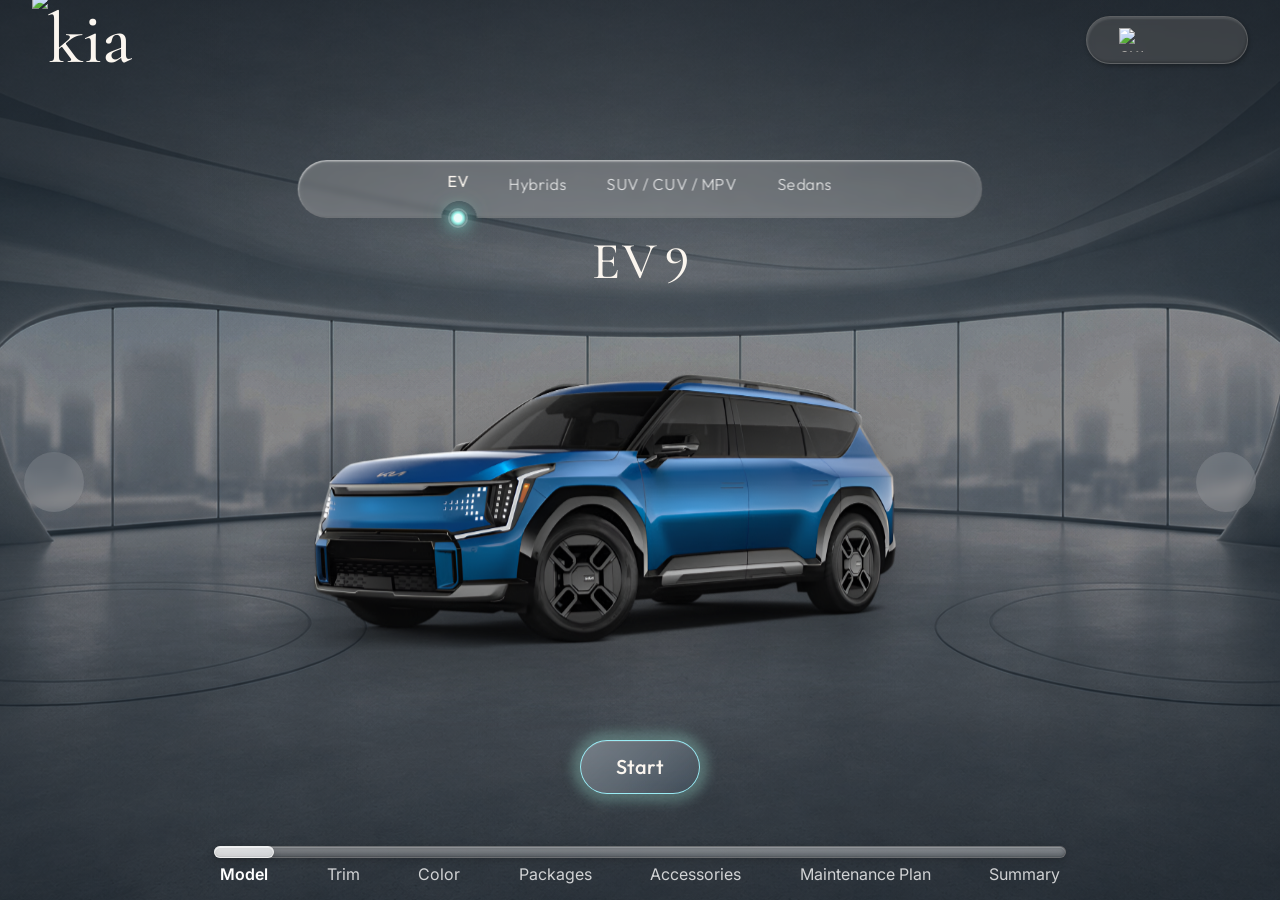
==== commit fe570c48: "메인 + build 수정" ====
--- a/build.html
+++ b/build.html
@@ -42,6 +42,46 @@
 </head>
 
 <body>
+    <div class="selection_modal build_selection_modal" id="buildSendModal" aria-hidden="true">
+        <div class="selection_modal_dim" data-build-modal-close></div>
+        <div class="selection_modal_panel" role="dialog" aria-modal="true" aria-labelledby="build-send-modal-title">
+            <button type="button" class="selection_modal_close" id="buildSendModalClose"
+                aria-label="Close modal">&times;</button>
+            <div class="selection_modal_inner">
+                <div class="selection_modal_header">
+                    <strong class="selection_modal_logo"><img src="img/sub02_recommended/logo/logo_white.svg"
+                            alt=""></strong>
+                    <p id="buildSendModalEyebrow">Your Final Selection Estimate</p>
+                </div>
+                <div class="selection_modal_body">
+                    <div class="selection_modal_copy">
+                        <div class="selection_modal_titlebox">
+                            <h3 id="build-send-modal-title">EV9 (Land AWD)</h3>
+                        </div>
+                        <div class="selection_modal_desc">
+                            <p class="selection_modal_label">Status:</p>
+                            <p id="buildSendModalDescription">Quote request has been sent successfully.</p>
+                        </div>
+                        <div class="selection_modal_specs">
+                            <p class="selection_modal_label">Selected Specs :</p>
+                            <ul id="buildSendModalSpecs">
+                                <li>Trim: Land AWD</li>
+                            </ul>
+                        </div>
+                    </div>
+                    <div class="selection_modal_visual">
+                        <img id="buildSendModalImage" src="./img/sub01_build/trim_land.png" alt="Selected build preview">
+                    </div>
+                </div>
+                <div class="selection_modal_actions">
+                    <div class="selection_modal_buttons">
+                        <button type="button" class="is-primary" id="buildSendModalPrimary">Done</button>
+                        <button type="button" id="buildSendModalSecondary">Continue Editing</button>
+                    </div>
+                </div>
+            </div>
+        </div>
+    </div>
     <div class="wrap build_wrap" style="--build-page-bg: url('./img/sub01_build/build_bg.png');">
 
         <header>
--- a/css/sub01_build.css
+++ b/css/sub01_build.css
@@ -18,6 +18,7 @@
   background: #f3f3f3;
   font-family: "Pretendard Variable", "Noto Sans KR", sans-serif;
   color: #fff;
+  overflow-x: hidden;
 }
 
 .build_wrap {
@@ -28,6 +29,7 @@
   background-repeat: no-repeat;
   background-position: center center;
   background-size: cover;
+  overflow-x: hidden;
 }
 
 img {
@@ -50,6 +52,9 @@
 .hero {
   --hero-swatch-width: 66px;
   --hero-swatch-height: 34px;
+  --hero-seat-preview-size: clamp(132px, 17vw, 208px);
+  --hero-seat-preview-right: 10%;
+  --hero-seat-preview-bottom: 8%;
   --hero-color-frame-padding-block: 24px;
   --hero-color-frame-padding-inline: 16px;
   --hero-vehicle-max-width: 1320px;
@@ -57,6 +62,9 @@
   --hero-stage-wide-panel-width: clamp(820px, 66vw, 1419px);
   --hero-stage-wide-panel-max-width: calc(100vw - 320px);
   --hero-model-vehicle-width: min(84vw, var(--hero-vehicle-max-width));
+  --hero-model-stage-car-width: var(--hero-model-vehicle-width);
+  --hero-model-title-gap: 56px;
+  --hero-model-title-offset-factor: 0.2;
   /* 차량 사진 크기 조정 */
   --hero-stage-vehicle-width: var(--hero-model-vehicle-width);
   --hero-stage-vehicle-center-x: 25vw;
@@ -125,6 +133,7 @@
   object-position: center center;
 }
 
+
 .hero_header_space {
   width: 100%;
   height: 64px;
@@ -586,6 +595,7 @@
 
 .hero_color_vehicle {
   margin-top: 0;
+  overflow: visible;
   /* 차량 사진 위치 조정 */
 }
 
@@ -614,10 +624,10 @@
 
 .hero_color_seat_preview {
   position: absolute;
-  right: 208px;
-  bottom: 36px;
+  right: var(--hero-seat-preview-right);
+  bottom: var(--hero-seat-preview-bottom);
   /* 시트 이미지 위치 조정 */
-  width: 208px;
+  width: var(--hero-seat-preview-size);
   aspect-ratio: 1;
   border-radius: 50%;
   border: 3px solid rgba(255, 255, 255, 0.88);
@@ -1794,8 +1804,8 @@
   border: 1px solid rgba(255, 255, 255, 0.8);
   color: var(--kia-white1);
   font-family: "Outfit", sans-serif;
-  font-size: 14px;
-  font-weight: 600;
+  font-size: 20px;
+  font-weight: 500;
   line-height: 1;
   text-align: center;
   white-space: nowrap;
@@ -1823,6 +1833,7 @@
 
 #requestQuoteButton {
   color: var(--kia-white1);
+  font-size: 20px;
 }
 
 .hero_accessory_cards {
@@ -3253,6 +3264,10 @@
   transform: translate(-50%, -50%);
 }
 
+.hero_visual.is-model-stage .hero_title {
+  top: calc(50% - (var(--hero-model-stage-car-width) * var(--hero-model-title-offset-factor)) - var(--hero-model-title-gap));
+}
+
 .hero_car_name {
   display: inline-flex;
   align-items: flex-start;
@@ -3342,6 +3357,10 @@
   user-select: none;
   -webkit-user-select: none;
   cursor: grab;
+}
+
+.hero_visual.is-model-stage .hero_car {
+  width: var(--hero-model-stage-car-width);
 }
 
 .hero_car::after {
@@ -3837,7 +3856,7 @@
   .hero_summary_intro {
     display: flex;
     align-items: flex-start;
-    justify-content: space-between;
+    justify-content: flex-start;
     gap: 24px;
     width: 100%;
     max-width: none;
@@ -3853,10 +3872,10 @@
   .hero_summary_summary {
     flex: 0 0 auto;
     max-width: clamp(280px, 31vw, 420px);
-    margin-left: auto;
+    margin-left: 0;
     padding-left: 0;
     padding-top: 26px;
-    text-align: right;
+    text-align: left;
   }
 
   .hero_trim_title,
@@ -4257,8 +4276,8 @@
   }
 
   .hero_color_seat_preview {
-    right: -2px;
-    bottom: -10px;
+    right: 10%;
+    bottom: 8%;
     width: clamp(104px, 25vw, 146px);
     border-width: 3px;
     box-shadow:
@@ -4883,3 +4902,216 @@
   [class*="hero_quote_"]):not(.hero_trim_select_btn):not(.hero_package_add_btn):not(.hero_accessory_add_btn):not(.hero_plan_add_btn):not(.hero_summary_cta_btn):not(.hero_quote_send_btn):not(.hero_quote_back_btn):not(.hero_summary_row_price):not(.hero_trim_card_price):not(.hero_trim_card_lease):not(.hero_package_card_heading span):not(.hero_accessory_card_top span):not(.hero_plan_card_top span) {
   line-height: 1.3;
 }
+
+/* =============================================
+   BUILD SEND MODAL
+============================================= */
+.selection_modal {
+  position: fixed;
+  inset: 0;
+  z-index: 9999;
+  opacity: 0;
+  visibility: hidden;
+  pointer-events: none;
+  transition: opacity 0.42s cubic-bezier(0.22, 1, 0.36, 1), visibility 0.42s cubic-bezier(0.22, 1, 0.36, 1);
+}
+
+.selection_modal.is-open {
+  opacity: 1;
+  visibility: visible;
+  pointer-events: auto;
+}
+
+.selection_modal[aria-hidden="false"] {
+  opacity: 1;
+  visibility: visible;
+  pointer-events: auto;
+}
+
+.selection_modal_dim {
+  position: absolute;
+  inset: 0;
+  background: rgba(7, 10, 13, 0.7);
+  backdrop-filter: blur(10px);
+}
+
+.selection_modal_panel {
+  position: absolute;
+  left: 50%;
+  top: 50%;
+  width: min(1180px, calc(100% - 72px));
+  height: min(680px, calc(100vh - 48px));
+  border: 1px solid rgba(255, 255, 255, 0.08);
+  overflow: hidden;
+  box-sizing: border-box;
+  box-shadow: 10px 12px 20px rgba(0, 0, 0, 0.35);
+  background:
+    linear-gradient(rgba(10, 10, 10, 0.5), rgba(10, 10, 10, 0.5)),
+    url("../img/sub02_recommended/modal/modal_bg.png") center / 124% 124% no-repeat;
+  opacity: 0;
+  transform: translate(-50%, calc(-50% + 18px));
+  will-change: opacity, transform;
+  transition: opacity 0.42s cubic-bezier(0.22, 1, 0.36, 1), transform 0.42s cubic-bezier(0.22, 1, 0.36, 1);
+}
+
+.selection_modal.is-open .selection_modal_panel {
+  opacity: 1;
+  transform: translate(-50%, -50%);
+}
+
+.selection_modal[aria-hidden="false"] .selection_modal_panel {
+  opacity: 1;
+  transform: translate(-50%, -50%);
+}
+
+.selection_modal_inner {
+  min-height: 100%;
+  height: 100%;
+  padding: 34px 44px 30px 100px;
+  position: relative;
+  display: flex;
+  flex-direction: column;
+  overflow: hidden;
+  box-sizing: border-box;
+  color: #ddd8d1;
+}
+
+.selection_modal_close {
+  position: absolute;
+  top: 18px;
+  right: 18px;
+  z-index: 20;
+  border: 0;
+  background: transparent;
+  color: rgba(150, 150, 150, 0.72);
+  font-size: 46px;
+  font-weight: 300;
+  line-height: 1;
+  cursor: pointer;
+}
+
+.selection_modal_header {
+  text-align: center;
+}
+
+.selection_modal_logo {
+  display: block;
+}
+
+.selection_modal_logo img {
+  display: block;
+  height: 42px;
+  width: auto;
+  margin: 0 auto;
+}
+
+.selection_modal_header p {
+  margin-top: 8px;
+  font-size: 16px;
+}
+
+.selection_modal_body {
+  display: flex;
+  justify-content: space-between;
+  align-items: flex-start;
+  gap: 10px;
+  margin-top: 36px;
+  flex: 1 1 auto;
+}
+
+.selection_modal_copy {
+  width: min(100%, 520px);
+  position: relative;
+  z-index: 2;
+}
+
+.selection_modal_titlebox {
+  width: 100%;
+  padding: 26px 0 16px;
+  border-bottom: 1px solid rgba(221, 216, 209, 0.6);
+}
+
+.selection_modal_titlebox h3 {
+  color: #ddd8d1;
+  font-size: 40px;
+  line-height: 1.3;
+}
+
+.selection_modal_desc,
+.selection_modal_specs {
+  margin-top: 32px;
+}
+
+.selection_modal_label {
+  font-size: 18px;
+  line-height: 1.3;
+}
+
+.selection_modal_desc p:last-child,
+.selection_modal_specs li {
+  color: #fbf6ef;
+  font-size: 21px;
+  line-height: 1.3;
+}
+
+.selection_modal_desc p:last-child,
+.selection_modal_specs li:first-child {
+  margin-top: 8px;
+}
+
+.selection_modal_specs ul {
+  padding-left: 22px;
+  list-style: disc;
+}
+
+.selection_modal_visual {
+  position: absolute;
+  right: -120px;
+  bottom: 92px;
+  width: min(100%, 760px);
+}
+
+.selection_modal_visual img {
+  width: 100%;
+  display: block;
+  filter: drop-shadow(0 24px 36px rgba(0, 0, 0, 0.36));
+}
+
+.selection_modal_actions {
+  position: absolute;
+  left: 100px;
+  right: 44px;
+  bottom: 30px;
+}
+
+.selection_modal_buttons {
+  display: flex;
+  align-items: center;
+  gap: 21px;
+  flex-wrap: wrap;
+}
+
+.selection_modal_buttons button {
+  width: 213px;
+  height: 54px;
+  padding: 16px 32px;
+  font-size: 20px;
+  border-radius: 55px;
+  border: 1px solid rgba(255, 255, 255, 0.18);
+  background: rgba(251, 246, 239, 0.08);
+  color: #fbf6ef;
+  display: inline-flex;
+  align-items: center;
+  justify-content: center;
+  text-align: center;
+  cursor: pointer;
+}
+
+.selection_modal_buttons .is-primary {
+  background: rgba(50, 176, 180, 0.3);
+  border-color: rgba(255, 255, 255, 0.4);
+}
+
+body.modal-open {
+  overflow: hidden;
+}
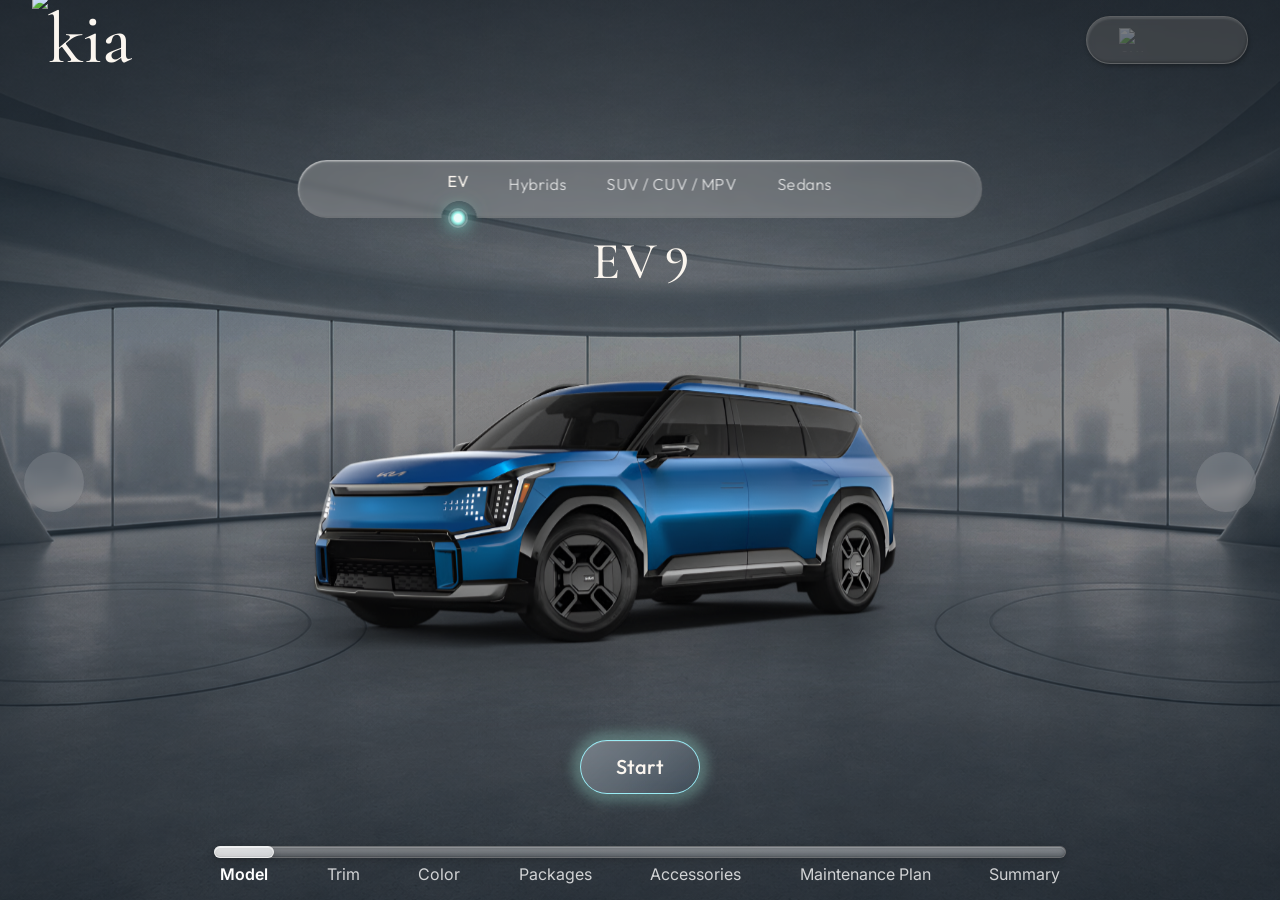
==== commit 3f8f20b0: "아이콘 수정" ====
--- a/build.html
+++ b/build.html
@@ -85,112 +85,112 @@
     <div class="wrap build_wrap" style="--build-page-bg: url('./img/sub01_build/build_bg.png');">
 
         <header>
-            <div class="inner">
-                <div class="header_top">
-                    <h1><a href="index.html"><img src="img/logo.svg" alt="kia"></a></h1>
-                    <nav class="glass_bg2">
-                        <ul class="gnb">
-                            <li>
-                                <a href="whykia.html">company</a>
-                            </li>
-                            <li>
-                                <a href="list.html">vehicles</a>
-                            </li>
-                            <li>
-                                <a href="recommended.html">shopping assistant</a>
-                            </li>
-                            <li><a href="detail.html">inventory</a></li>
-                            <li>
-                                <a href="index.html#map">center</a>
-                            </li>
-                            <li><a href="#">owners page<i class="bx bx-arrow-up-right-stroke"></i></a></li>
-                        </ul>
-                        <div class="icons">
-                            <a href="#" aria-label="customer support"><img src="img/main/header/headphone.svg"
-                                    alt="customer support"></a>
-                            <a href="#" aria-label="search"><i class="bx bx-search-big"></i></a>
-                            <a href="#" aria-label="language"><i class="bx bx-globe-alt"></i></a>
-                            <a href="#" class="icon_menu" aria-label="menu"><i class="bx bx-menu"></i></a>
-                        </div>
-                    </nav>
-                </div>
-                <div class="header_bottom">
-                    <ul class="sub_nav">
-                        <li><a href="build.html">build my kia</a></li>
-                        <li><a href="recommended.html">kia recommended</a></li>
-                        <li><a href="#">payment calculator</a></li>
-                        <li><a href="#">trade in</a></li>
-                        <li><a href="#">easy buy</a></li>
-                        <li><a href="#">certified pre-owned</a></li>
-                        <li><a href="#">sub shop</a></li>
-                    </ul>
-                </div>
-                <div class="m_panel" aria-hidden="true">
-                    <nav class="m_nav">
-                        <div class="m_top">
-                            <div class="m_left">
-                                <a href="#" aria-label="customer support"><img src="img/main/header/headphone.svg"
-                                        alt="customer support"></a>
-                                <a href="#" aria-label="search"><i class="bx bx-search-big"></i></a>
-                                <a href="#" aria-label="language"><i class="bx bx-globe-alt"></i></a>
-                            </div>
-                            <button type="button" class="close" aria-label="close mobile menu">
-                                <i class="bx bx-x"></i>
-                            </button>
-                        </div>
-                        <ul class="m_gnb">
-                            <li>
-                                <button type="button">company <i class="bx bx-chevron-down"></i></button>
-                                <ul class="m_sub">
-                                    <li><a href="whykia.html">why kia</a></li>
-                                    <li><a href="#">safety</a></li>
-                                    <li><a href="#">kia media</a></li>
-                                    <li><a href="#">event</a></li>
-                                </ul> <!-- //.m_sub -->
-                            </li>
-                            <li>
-                                <button type="button">vehicles <i class="bx bx-chevron-down"></i></button>
-                                <ul class="m_sub">
-                                    <li><a href="list.html">EV</a></li>
-                                    <li><a href="list.html">Hybrid</a></li>
-                                    <li><a href="list.html">SUV / CUV / MPV</a></li>
-                                    <li><a href="list.html">sedan</a></li>
-                                </ul> <!-- //.m_sub -->
-                            </li>
-                            <li class="on">
-                                <button type="button" class="" aria-expanded="true">
-                                    <span>shopping assistant</span>
-                                    <i class="bx bx-chevron-down"></i>
-                                </button>
-                                <ul class="m_sub">
-                                    <li><a href="build.html">build my kia</a></li>
-                                    <li><a href="recommended.html">kia recommended</a></li>
-                                    <li><a href="#">payment calculator</a></li>
-                                    <li><a href="#">trade in</a></li>
-                                    <li><a href="#">easy buy</a></li>
-                                    <li><a href="#">certified pre-owned</a></li>
-                                    <li><a href="#">sub shop</a></li>
-                                </ul> <!-- //.m_sub -->
-                            </li>
-                            <li>
-                                <a href="detail.html">inventory</a>
-                            </li>
-                            <li>
-                                <button type="button">center<i class="bx bx-chevron-down"></i></button>
-                                <ul class="m_sub">
-                                    <li><a href="index.html.map">map</a></li>
-                                    <li><a href="#">kia connect</a></li>
-                                    <li><a href="#">consultation</a></li>
-                                    <li><a href="#">FAQ</a></li>
-                                </ul> <!-- //.m_sub -->
-                            </li>
-                            <li>
-                                <a href="#">owners page <i class="bx bx-arrow-up-right-stroke"></i></a>
-                            </li>
-                        </ul>
-                    </nav>
-                </div>
-        </header> <!-- Header -->
+      <div class="inner">
+        <div class="header_top">
+          <h1><a href="index.html"><img src="img/logo.svg" alt="kia"></a></h1>
+          <nav class="glass_bg2">
+            <ul class="gnb">
+              <li>
+                <a href="whykia.html">company</a>
+              </li>
+              <li>
+                <a href="list.html">vehicles</a>
+              </li>
+              <li>
+                <a href="recommended.html">shopping assistant</a>
+              </li>
+              <li><a href="">inventory</a></li>
+              <li>
+                <a href="">center</a>
+              </li>
+              <li><a href="https://owners.kia.com/us/en/kia-owner-portal.html/?_cl=lwUtf1tE82IMPKyvdS7rDF6I">owners page<i class="bx bx-arrow-up-right-stroke"></i></a></li>
+            </ul>
+            <div class="icons">
+              <a href="" aria-label="customer support"><img src="img/main/header/headphone.svg"
+                  alt="customer support"></a>
+              <a href="" aria-label="search"><i class="bx bx-search-big"></i></a>
+              <a href="" aria-label="language"><i class="bx bx-globe-alt"></i></a>
+              <a href="#" class="icon_menu" aria-label="menu"><i class="bx bx-menu"></i></a>
+            </div>
+          </nav>
+        </div>
+        <div class="header_bottom">
+          <ul class="sub_nav">
+            <li><a href="build.html">build my kia</a></li>
+            <li><a href="recommended.html">kia recommended</a></li>
+            <li><a href="">payment calculator</a></li>
+            <li><a href="">trade in</a></li>
+            <li><a href="">easy buy</a></li>
+            <li><a href="">certified pre-owned</a></li>
+            <li><a href="">sub shop</a></li>
+          </ul>
+        </div>
+        <div class="m_panel" aria-hidden="true">
+          <nav class="m_nav">
+            <div class="m_top">
+              <div class="m_left">
+                <a href="" aria-label="customer support"><img src="img/main/header/headphone.svg"
+                    alt="customer support"></a>
+                <a href="" aria-label="search"><i class="bx bx-search-big"></i></a>
+                <a href="" aria-label="language"><i class="bx bx-globe-alt"></i></a>
+              </div>
+              <button type="button" class="close" aria-label="close mobile menu">
+                <i class="bx bx-x"></i>
+              </button>
+            </div>
+            <ul class="m_gnb">
+              <li>
+                <button type="button">company <i class="bx bx-chevron-down"></i></button>
+                <ul class="m_sub">
+                  <li><a href="whykia.html">why kia</a></li>
+                  <li><a href="">safety</a></li>
+                  <li><a href="">kia media</a></li>
+                  <li><a href="">event</a></li>
+                </ul> <!-- //.m_sub -->
+              </li>
+              <li>
+                <button type="button">vehicles <i class="bx bx-chevron-down"></i></button>
+                <ul class="m_sub">
+                  <li><a href="list.html#ev">EV</a></li>
+                  <li><a href="list.html#hybrid">Hybrid</a></li>
+                  <li><a href="list.html#suv">SUV / CUV / MPV</a></li>
+                  <li><a href="list.html#sedan">sedan</a></li>
+                </ul> <!-- //.m_sub -->
+              </li>
+              <li class="on">
+                <button type="button" class="" aria-expanded="true">
+                  <span>shopping assistant</span>
+                  <i class="bx bx-chevron-down"></i>
+                </button>
+                <ul class="m_sub">
+                  <li><a href="build.html">build my kia</a></li>
+                  <li><a href="recommended.html">kia recommended</a></li>
+                  <li><a href="">payment calculator</a></li>
+                  <li><a href="">trade in</a></li>
+                  <li><a href="">easy buy</a></li>
+                  <li><a href="">certified pre-owned</a></li>
+                  <li><a href="">sub shop</a></li>
+                </ul> <!-- //.m_sub -->
+              </li>
+              <li>
+                <a href="">inventory</a>
+              </li>
+              <li>
+                <button type="button">center<i class="bx bx-chevron-down"></i></button>
+                <ul class="m_sub">
+                  <li><a href="">map</a></li>
+                  <li><a href="">kia connect</a></li>
+                  <li><a href="">consultation</a></li>
+                  <li><a href="">FAQ</a></li>
+                </ul> <!-- //.m_sub -->
+              </li>
+              <li>
+                <a href="https://owners.kia.com/us/en/kia-owner-portal.html/?_cl=lwUtf1tE82IMPKyvdS7rDF6I">owners page <i class="bx bx-arrow-up-right-stroke"></i></a>
+              </li>
+            </ul>
+          </nav>
+        </div>
+    </header> <!-- Header -->
 
         <!-- Build Hero -->
         <section class="hero" id="heroSection" data-default-bg="./img/sub01_build/build_bg.png">
--- a/css/common.css
+++ b/css/common.css
@@ -16,6 +16,14 @@
   line-height: 1;
   background-color: #0c1115;
   font-family: "Inter", sans-serif;
+}
+
+a[href=""],
+a[href=""]:hover,
+a[href=""]:focus-visible {
+  color: rgba(221, 216, 209, 0.3) ;
+  pointer-events: none;
+  cursor: default;
 }
 
 div,
@@ -588,6 +596,7 @@
 header nav .icons img {
   width: 24px;
   height: 24px;
+  opacity: 0.3;
 }
 
 header nav .icons a{
@@ -598,6 +607,7 @@
 
 header nav .icons a i {
   font-size: 26px;
+  color: rgba(221, 216, 209, 0.3);
 }
 
 header nav .icons .icon_menu {
@@ -606,6 +616,7 @@
 
 header nav .icons .icon_menu i {
   font-size: 29px;
+  color: var(--kia-white1);
 }
 
 header .header_bottom {
@@ -1124,29 +1135,29 @@
 body > .scroll_down_wrap,
 body .wrap > .scroll_down_wrap,
 body .wrap > header + .scroll_down_wrap {
-  position: fixed !important;
-  top: auto !important;
-  right: auto !important;
-  left: 50% !important;
-  bottom: 32px !important;
-  transform: translateX(-50%) !important;
-  z-index: 1095 !important;
-  display: flex !important;
+  position: fixed ;
+  top: auto ;
+  right: auto ;
+  left: 50% ;
+  bottom: 32px ;
+  transform: translateX(-50%) ;
+  z-index: 1095 ;
+  display: flex ;
   justify-content: center;
   align-items: center;
   width: max-content;
-  height: auto !important;
-  min-height: 0 !important;
-  margin-top: 0 !important;
-  padding-bottom: 0 !important;
-  opacity: 1 !important;
-  visibility: visible !important;
+  height: auto ;
+  min-height: 0 ;
+  margin-top: 0 ;
+  padding-bottom: 0 ;
+  opacity: 1 ;
+  visibility: visible ;
   pointer-events: none;
 }
 
 body .scroll_down {
   position: relative;
-  display: inline-block !important;
+  display: inline-block ;
   padding-top: 60px;
   color: var(--kia-white1);
   font-size: 14px;
@@ -1209,7 +1220,7 @@
   body > .scroll_down_wrap,
   body .wrap > .scroll_down_wrap,
   body .wrap > header + .scroll_down_wrap {
-    bottom: calc(24px + env(safe-area-inset-bottom, 0px)) !important;
+    bottom: calc(24px + env(safe-area-inset-bottom, 0px)) ;
   }
 
   body .scroll_down {
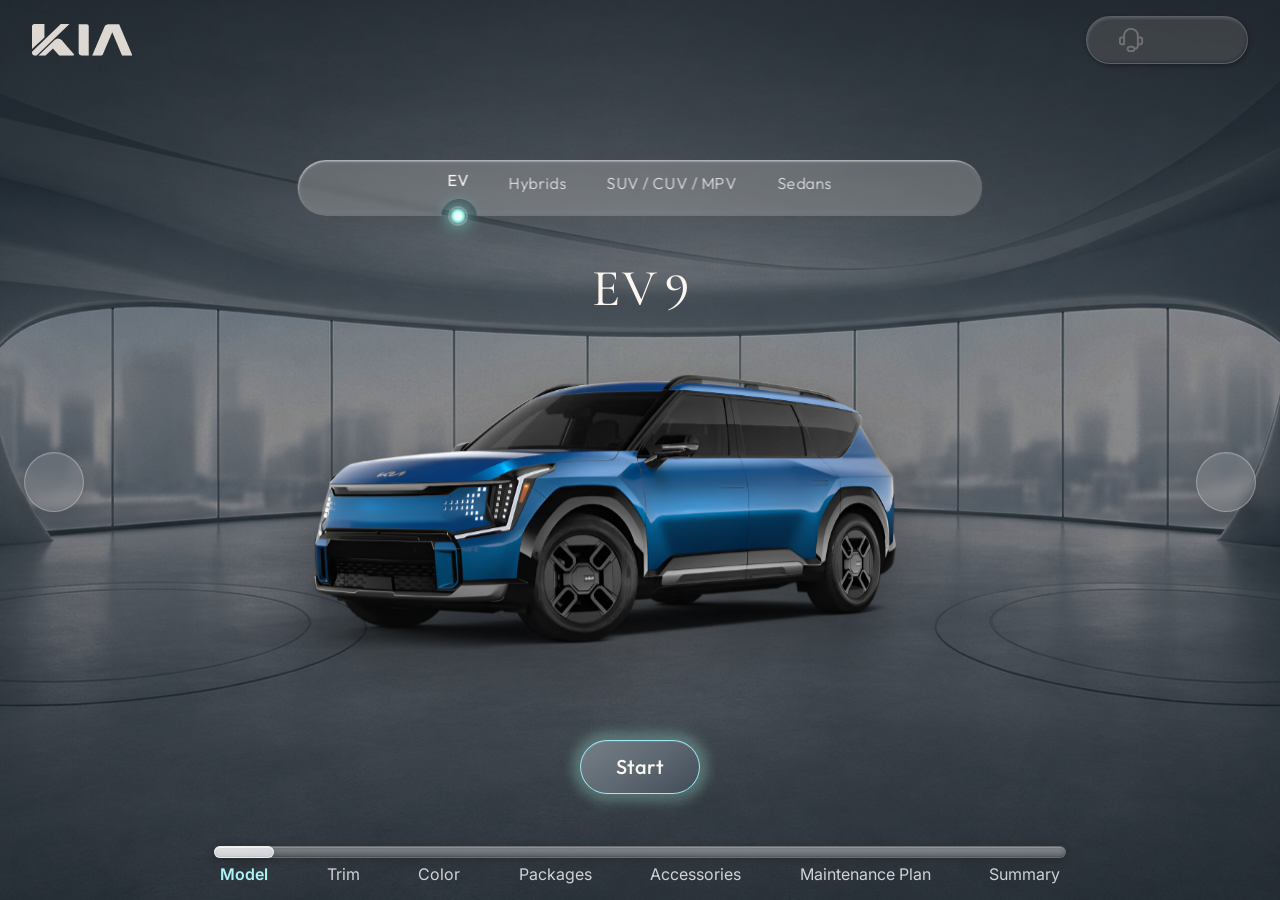
==== commit caced24e: "빌드 수정" ====
--- a/build.html
+++ b/build.html
@@ -75,8 +75,8 @@
                 </div>
                 <div class="selection_modal_actions">
                     <div class="selection_modal_buttons">
-                        <button type="button" class="is-primary" id="buildSendModalPrimary">Done</button>
-                        <button type="button" id="buildSendModalSecondary">Continue Editing</button>
+                        <button type="button" class="is-primary white_origin" id="buildSendModalPrimary">Done</button>
+                        <button type="button" class="black_btn2" id="buildSendModalSecondary">Continue Editing</button>
                     </div>
                 </div>
             </div>
@@ -593,7 +593,7 @@
                                     <div class="hero_package_card_heading">
                                         <strong>7-Passenger Package</strong>
                                     </div>
-                                    <button type="button" class="hero_package_add_btn" aria-pressed="false">+$
+                                    <button type="button" class="hero_package_add_btn" aria-pressed="false"><i class="bx bx-plus bx-remove-padding"></i>$
                                         0</button>
                                 </div>
                                 <div class="hero_package_card_details">
@@ -612,7 +612,7 @@
                                     <div class="hero_package_card_heading">
                                         <strong>Nightfall Edition Package</strong>
                                     </div>
-                                    <button type="button" class="hero_package_add_btn" aria-pressed="false">+$
+                                    <button type="button" class="hero_package_add_btn" aria-pressed="false"><i class="bx bx-plus bx-remove-padding"></i>$
                                         1,500</button>
                                 </div>
                                 <div class="hero_package_card_details">
@@ -674,7 +674,7 @@
                                 <div class="hero_accessory_card_body">
                                     <div class="hero_accessory_card_top">
                                         <strong>Cargo Cover</strong>
-                                        <button type="button" class="hero_accessory_add_btn">+$ 195</button>
+                                        <button type="button" class="hero_accessory_add_btn"><i class="bx bx-plus bx-remove-padding"></i>$ 195</button>
                                     </div>
                                     <p class="hero_accessory_card_desc">Safeguard your belongings by keeping them out of
                                         sight with this valuable addition to your cargo area.</p>
@@ -695,7 +695,7 @@
                                 <div class="hero_accessory_card_body">
                                     <div class="hero_accessory_card_top">
                                         <strong>Cargo Net</strong>
-                                        <button type="button" class="hero_accessory_add_btn">+$ 65</button>
+                                        <button type="button" class="hero_accessory_add_btn"><i class="bx bx-plus bx-remove-padding"></i>$ 65</button>
                                     </div>
                                     <p class="hero_accessory_card_desc">Helps secure sporting equipment, groceries, and
                                         other lightweight cargo.</p>
@@ -715,7 +715,7 @@
                                 <div class="hero_accessory_card_body">
                                     <div class="hero_accessory_card_top">
                                         <strong>Cargo Tray</strong>
-                                        <button type="button" class="hero_accessory_add_btn">+$ 145</button>
+                                        <button type="button" class="hero_accessory_add_btn"><i class="bx bx-plus bx-remove-padding"></i>$ 145</button>
                                     </div>
                                     <p class="hero_accessory_card_desc">Protect your cargo area from spills and stains
                                         with a durable and easy to clean cargo tray.</p>
@@ -737,7 +737,7 @@
                                 <div class="hero_accessory_card_body">
                                     <div class="hero_accessory_card_top">
                                         <strong>Carpeted Cargo Mat w/ Seatback Protection</strong>
-                                        <button type="button" class="hero_accessory_add_btn">+$ 145</button>
+                                        <button type="button" class="hero_accessory_add_btn"><i class="bx bx-plus bx-remove-padding"></i>$ 145</button>
                                     </div>
                                     <p class="hero_accessory_card_desc">Enhance your interior and protect your rear
                                         seatbacks with a stylish and practical carpeted cargo mat w/ seatback
@@ -759,7 +759,7 @@
                                 <div class="hero_accessory_card_body">
                                     <div class="hero_accessory_card_top">
                                         <strong>Carpeted Floor Mats</strong>
-                                        <button type="button" class="hero_accessory_add_btn">+$ 240</button>
+                                        <button type="button" class="hero_accessory_add_btn"><i class="bx bx-plus bx-remove-padding"></i>$ 240</button>
                                     </div>
                                     <p class="hero_accessory_card_desc">Carpeted mats are custom fit and
                                         color-coordinated to match your Kia interior.</p>
@@ -780,7 +780,7 @@
                                 <div class="hero_accessory_card_body">
                                     <div class="hero_accessory_card_top">
                                         <strong>Cross Bars</strong>
-                                        <button type="button" class="hero_accessory_add_btn">+$ 380</button>
+                                        <button type="button" class="hero_accessory_add_btn"><i class="bx bx-plus bx-remove-padding"></i>$ 380</button>
                                     </div>
                                     <p class="hero_accessory_card_desc">Carpeted mats are custom fit and
                                         color-coordinated to match your Kia interior.</p>
@@ -802,7 +802,7 @@
                                 <div class="hero_accessory_card_body">
                                     <div class="hero_accessory_card_top">
                                         <strong>First Aid Kit, Small</strong>
-                                        <button type="button" class="hero_accessory_add_btn">+$ 45</button>
+                                        <button type="button" class="hero_accessory_add_btn"><i class="bx bx-plus bx-remove-padding"></i>$ 45</button>
                                     </div>
                                     <p class="hero_accessory_card_desc">This durable zippered case includes adhesive
                                         strips, sterile pads, gauze, gloves, tools, and other roadside first aid
@@ -829,7 +829,7 @@
                                 <div class="hero_accessory_card_body">
                                     <div class="hero_accessory_card_top">
                                         <strong>Mud Guards</strong>
-                                        <button type="button" class="hero_accessory_add_btn">+$ 160</button>
+                                        <button type="button" class="hero_accessory_add_btn"><i class="bx bx-plus bx-remove-padding"></i>$ 160</button>
                                     </div>
                                     <p class="hero_accessory_card_desc">Help protect your new Kia from the chips and
                                         blemishes that can come from road debris with these specially designed, custom
@@ -852,7 +852,7 @@
                                 <div class="hero_accessory_card_body">
                                     <div class="hero_accessory_card_top">
                                         <strong>NACS Charge Port DC Adapter</strong>
-                                        <button type="button" class="hero_accessory_add_btn">+$ 0</button>
+                                        <button type="button" class="hero_accessory_add_btn"><i class="bx bx-plus bx-remove-padding"></i>$ 0</button>
                                     </div>
                                     <p class="hero_accessory_card_desc">Included in ZEV states only.</p>
                                     <div class="hero_accessory_card_details">
@@ -871,7 +871,7 @@
                                 <div class="hero_accessory_card_body">
                                     <div class="hero_accessory_card_top">
                                         <strong>Rear Seat Entertainment</strong>
-                                        <button type="button" class="hero_accessory_add_btn">+$ 1,500</button>
+                                        <button type="button" class="hero_accessory_add_btn"><i class="bx bx-plus bx-remove-padding"></i>$ 1,500</button>
                                     </div>
                                     <p class="hero_accessory_card_desc">Keep your rear seat passengers entertained with
                                         this dual headrest entertainment system featuring two monitors, two remotes, and
@@ -894,7 +894,7 @@
                                 <div class="hero_accessory_card_body">
                                     <div class="hero_accessory_card_top">
                                         <strong>Roadside Assistance Kit</strong>
-                                        <button type="button" class="hero_accessory_add_btn">+$ 75</button>
+                                        <button type="button" class="hero_accessory_add_btn"><i class="bx bx-plus bx-remove-padding"></i>$ 75</button>
                                     </div>
                                     <p class="hero_accessory_card_desc">Be prepared for the unexpected with a carrying
                                         bag packed with cables, tools, safety gear, adhesive bandages, and antiseptic
@@ -921,7 +921,7 @@
                                 <div class="hero_accessory_card_body">
                                     <div class="hero_accessory_card_top">
                                         <strong>Side Step Bars, Black</strong>
-                                        <button type="button" class="hero_accessory_add_btn">+$ 740</button>
+                                        <button type="button" class="hero_accessory_add_btn"><i class="bx bx-plus bx-remove-padding"></i>$ 740</button>
                                     </div>
                                     <p class="hero_accessory_card_desc">Black Side Step Bars can make it easier to get
                                         in and out of your vehicle while enhancing its rugged appearance.</p>
@@ -942,7 +942,7 @@
                                 <div class="hero_accessory_card_body">
                                     <div class="hero_accessory_card_top">
                                         <strong>Tow Hitch</strong>
-                                        <button type="button" class="hero_accessory_add_btn">+$ 765</button>
+                                        <button type="button" class="hero_accessory_add_btn"><i class="bx bx-plus bx-remove-padding"></i>$ 765</button>
                                     </div>
                                     <p class="hero_accessory_card_desc">Custom designed, this tow hitch mounts directly
                                         to the vehicle frame for a reliable towing connection. Additional equipment may
@@ -967,7 +967,7 @@
                                 <div class="hero_accessory_card_body">
                                     <div class="hero_accessory_card_top">
                                         <strong>Wheel Locks</strong>
-                                        <button type="button" class="hero_accessory_add_btn">+$ 90</button>
+                                        <button type="button" class="hero_accessory_add_btn"><i class="bx bx-plus bx-remove-padding"></i>$ 90</button>
                                     </div>
                                     <p class="hero_accessory_card_desc">Wheel locks are designed to secure the wheels to
                                         your vehicle and help prevent theft.</p>
@@ -1246,8 +1246,7 @@
                                     <label class="hero_quote_field">
                                         <span class="hero_quote_field_shell">
                                             <span class="hero_quote_field_label">First name</span>
-                                            <input type="text" id="quoteFirstName" placeholder="First name"
-                                                value="Alex" />
+                                            <input type="text" id="quoteFirstName" placeholder="First name" />
                                         </span>
                                         <span class="hero_quote_error" id="quoteFirstNameError" hidden>First Name is
                                             Required</span>
@@ -1255,7 +1254,7 @@
                                     <label class="hero_quote_field">
                                         <span class="hero_quote_field_shell">
                                             <span class="hero_quote_field_label">Last name</span>
-                                            <input type="text" id="quoteLastName" placeholder="Last name" value="Kim" />
+                                            <input type="text" id="quoteLastName" placeholder="Last name" />
                                         </span>
                                         <span class="hero_quote_error" id="quoteLastNameError" hidden>Last Name is
                                             Required</span>
@@ -1263,8 +1262,7 @@
                                     <label class="hero_quote_field hero_quote_field_full">
                                         <span class="hero_quote_field_shell">
                                             <span class="hero_quote_field_label">Phone</span>
-                                            <input type="tel" id="quotePhone" placeholder="phone"
-                                                value="010-1234-5678" />
+                                            <input type="tel" id="quotePhone" placeholder="phone" />
                                         </span>
                                         <span class="hero_quote_error" id="quotePhoneError" hidden>Phone is
                                             Required</span>
@@ -1272,8 +1270,7 @@
                                     <label class="hero_quote_field hero_quote_field_full">
                                         <span class="hero_quote_field_shell">
                                             <span class="hero_quote_field_label">Email</span>
-                                            <input type="email" id="quoteEmail" placeholder="email"
-                                                value="alex.kim@example.com" />
+                                            <input type="email" id="quoteEmail" placeholder="email" />
                                         </span>
                                         <span class="hero_quote_error" id="quoteEmailError" hidden>Email is
                                             Required</span>
@@ -1281,8 +1278,7 @@
                                     <label class="hero_quote_field hero_quote_field_full">
                                         <span class="hero_quote_field_shell">
                                             <span class="hero_quote_field_label">Address</span>
-                                            <input type="text" id="quoteAddress" placeholder="address"
-                                                value="123 Gangnam-daero, Seoul" />
+                                            <input type="text" id="quoteAddress" placeholder="address" />
                                         </span>
                                         <span class="hero_quote_error" id="quoteAddressError" hidden>Address is
                                             Required</span>
@@ -1368,6 +1364,8 @@
                                     </div>
                                 </section>
 
+                                <button type="button" class="hero_quote_test_fill" id="quoteTestFillButton">test</button>
+
                             </div>
                         </div>
                     </div>
--- a/css/common.css
+++ b/css/common.css
@@ -18,12 +18,25 @@
   font-family: "Inter", sans-serif;
 }
 
-a[href=""],
-a[href=""]:hover,
-a[href=""]:focus-visible {
-  color: rgba(221, 216, 209, 0.3) ;
-  pointer-events: none;
-  cursor: default;
+header a:not(.icon_menu):is(:not([href]), [href=""], [href="#"]),
+footer a:is(:not([href]), [href=""], [href="#"]) {
+  color: rgba(221, 216, 209, 0.3) !important;
+  pointer-events: none !important;
+  cursor: default !important;
+}
+
+header a:not(.icon_menu):is(:not([href]), [href=""], [href="#"]) i,
+header a:not(.icon_menu):is(:not([href]), [href=""], [href="#"]) span,
+footer a:is(:not([href]), [href=""], [href="#"]) i,
+footer a:is(:not([href]), [href=""], [href="#"]) span {
+  color: inherit !important;
+}
+
+header a:not(.icon_menu):is(:not([href]), [href=""], [href="#"]) img,
+header a:not(.icon_menu):is(:not([href]), [href=""], [href="#"]) svg,
+footer a:is(:not([href]), [href=""], [href="#"]) img,
+footer a:is(:not([href]), [href=""], [href="#"]) svg {
+  opacity: 0.3;
 }
 
 div,
@@ -936,6 +949,10 @@
 
 footer {
   width: 100%;
+  position: relative;
+  z-index: 30;
+  isolation: isolate;
+  background: #0c1115;
 }
 
 footer .inner {
--- a/css/sub01_build.css
+++ b/css/sub01_build.css
@@ -63,7 +63,11 @@
   --hero-stage-wide-panel-max-width: calc(100vw - 320px);
   --hero-model-vehicle-width: min(84vw, var(--hero-vehicle-max-width));
   --hero-model-stage-car-width: var(--hero-model-vehicle-width);
+  --hero-top-tabs-top: 116px;
+  --hero-top-tabs-height: 58px;
+  --hero-model-title-safe-gap: clamp(44px, 3.2vw, 72px);
   --hero-model-title-gap: 56px;
+  --hero-model-title-shift-y: clamp(18px, 2.083vw, 48px);
   --hero-model-title-offset-factor: 0.2;
   /* 차량 사진 크기 조정 */
   --hero-stage-vehicle-width: var(--hero-model-vehicle-width);
@@ -82,7 +86,7 @@
   --hero-model-start-offset-y: calc((var(--hero-model-vehicle-height-estimate) / 2) + var(--hero-model-start-gap) - 40px);
   --hero-model-start-bottom-offset: calc(var(--hero-stage-steps-bottom) + 28px);
   --hero-model-arrow-size: 60px;
-  --hero-model-arrow-side-padding: clamp(40px, 5vw, 56px);
+  --hero-model-arrow-side-padding: clamp(20px, 5vw, 56px);
     /* 모델 페이지 모델명 위치 조정 가능 */
   /* 좌우 버튼 간격 조정 가능 */
   --hero-stage-actions-left: 40px;
@@ -187,7 +191,7 @@
   --hero-top-tabs-notch-width: 40px;
   --hero-top-tabs-notch-height: 20px;
   --hero-top-tabs-indicator-center-x: calc(var(--hero-top-tabs-indicator-x, 18px) + 9px);
-  top: 116px;
+  top: var(--hero-top-tabs-top);
   left: 50%;
   transform: translateX(-50%);
   z-index: 9;
@@ -195,7 +199,7 @@
   align-items: center;
   justify-content: center;
   width: 685px;
-  height: 58px;
+  height: var(--hero-top-tabs-height);
   gap: 10px;
   padding: 0 30px 10px;
   border-radius: 999px;
@@ -622,6 +626,18 @@
   filter: drop-shadow(0 30px 35px rgba(0, 0, 0, 0.32));
 }
 
+.hero_trim_vehicle img.is-glacial-white-pearl,
+.hero_package_vehicle img.is-glacial-white-pearl,
+.hero_accessory_vehicle img.is-glacial-white-pearl,
+.hero_plan_vehicle img.is-glacial-white-pearl,
+.hero_summary_vehicle img.is-glacial-white-pearl {
+  filter: saturate(0.82);
+}
+
+.hero_color_vehicle img.is-glacial-white-pearl {
+  filter: saturate(0.82) drop-shadow(0 30px 35px rgba(0, 0, 0, 0.32));
+}
+
 .hero_color_seat_preview {
   position: absolute;
   right: var(--hero-seat-preview-right);
@@ -1181,8 +1197,8 @@
   border-color: rgba(160, 247, 255, 0.92);
   color: var(--kia-white1);
   box-shadow:
-    inset 0 1px 0 rgba(255, 255, 255, 0.1),
-    0px 0px 8px 4px rgba(172, 255, 235, 0.26);
+    inset 0 1px 0 rgba(255, 255, 255, 0.12),
+    0 8px 16px rgba(0, 0, 0, 0.12);
 }
 
 .hero_summary_row_label::before {
@@ -1722,6 +1738,26 @@
   font-family: "Inter", sans-serif;
   font-size: 14px;
   font-weight: 600;
+}
+
+.hero_quote_test_fill {
+  display: inline-flex;
+  align-items: center;
+  margin-top: 18px;
+  padding: 0;
+  background: transparent;
+  border: 0;
+  color: rgba(251, 246, 239, 0.56);
+  font-family: "Inter", sans-serif;
+  font-size: 13px;
+  font-weight: 500;
+  line-height: 1;
+  text-transform: lowercase;
+  box-shadow: none;
+}
+
+.hero_quote_test_fill:hover {
+  color: rgba(171, 244, 246, 0.92);
 }
 
 .hero_quote_send_btn {
@@ -1826,9 +1862,9 @@
   transform: translateY(-1px);
   border-color: rgba(160, 247, 255, 0.92);
   box-shadow:
-    inset 0 1px 0 rgba(255, 255, 255, 0.1),
-    0 0 0 1px rgba(160, 247, 255, 0.32),
-    0 0 12px rgba(160, 247, 255, 0.18);
+    inset 0 5px 10px rgba(255, 255, 255, 0.25),
+    inset 0 -3px 5px rgba(0, 0, 0, 0.05),
+    0 10px 20px rgba(0, 0, 0, 0.15);
 }
 
 #requestQuoteButton {
@@ -2026,8 +2062,40 @@
 }
 
 @media (pointer: fine) {
-  .build_wrap,
-  .build_wrap *:not(input):not(textarea):not(select) {
+  .hero_trim_card,
+  .hero_trim_card *,
+  .hero_color_panel,
+  .hero_color_panel *,
+  .hero_package_card,
+  .hero_package_card *,
+  .hero_accessory_card,
+  .hero_accessory_card *,
+  .hero_plan_card,
+  .hero_plan_card *,
+  .hero_trim_card_head,
+  .hero_trim_card_head *,
+  .hero_color_swatches,
+  .hero_color_swatches *,
+  .hero_color_swatches_interior,
+  .hero_color_swatches_interior *,
+  .hero_package_card_top,
+  .hero_package_card_top *,
+  .hero_accessory_card_top,
+  .hero_accessory_card_top *,
+  .hero_plan_card_top,
+  .hero_plan_card_top *,
+  .hero_summary_breakdown .hero_summary_row:not(.hero_summary_row_fee):not(.hero_summary_row_total),
+  #heroSummarySelectedItems .hero_summary_row,
+  .hero_accessory_card_media,
+  .hero_trim_card_asset,
+  .hero_color_vehicle,
+  .hero_color_seat_preview,
+  .hero_summary_breakdown .hero_summary_row:not(.hero_summary_row_fee):not(.hero_summary_row_total) *,
+  #heroSummarySelectedItems .hero_summary_row *,
+  .hero_accessory_card_media *,
+  .hero_trim_card_asset *,
+  .hero_color_vehicle *,
+  .hero_color_seat_preview * {
     cursor: none;
   }
 }
@@ -2870,6 +2938,12 @@
   color: #fbf6ef;
 }
 
+.hero_package_add_btn .bx-plus,
+.hero_accessory_add_btn .bx-plus {
+  color: var(--kia-white1);
+  margin-right: -2px;
+}
+
 .hero_trim_card_details {
   display: none;
   padding: 0 0 10px var(--hero-compact-card-detail-padding-left);
@@ -3232,8 +3306,8 @@
   border-color: rgba(160, 247, 255, 0.92);
   color: var(--kia-white1);
   box-shadow:
-    inset 0 1px 0 rgba(255, 255, 255, 0.1),
-    0px 0px 11px 8px rgba(172, 255, 235, 0.26);
+    inset 0 1px 0 rgba(255, 255, 255, 0.12),
+    0 8px 16px rgba(0, 0, 0, 0.12);
 }
 
 .hero_center {
@@ -3265,7 +3339,8 @@
 }
 
 .hero_visual.is-model-stage .hero_title {
-  top: calc(50% - (var(--hero-model-stage-car-width) * var(--hero-model-title-offset-factor)) - var(--hero-model-title-gap));
+  top: max(calc(50% - (var(--hero-model-stage-car-width) * var(--hero-model-title-offset-factor)) - var(--hero-model-title-gap) + var(--hero-model-title-shift-y)),
+      calc(var(--hero-top-tabs-top) + var(--hero-top-tabs-height) + var(--hero-model-title-safe-gap)));
 }
 
 .hero_car_name {
@@ -3446,6 +3521,7 @@
   width: var(--hero-model-arrow-size);
   height: var(--hero-model-arrow-size);
   border-radius: 50%;
+  border: 1px solid rgba(255, 255, 255, 0.28);
   background: rgba(255, 255, 255, 0.12);
   color: #fff;
   font-size: 32px;
@@ -3453,7 +3529,14 @@
   text-align: center;
   backdrop-filter: blur(6px);
   -webkit-backdrop-filter: blur(6px);
-  transition: 0.3s;
+  box-shadow:
+    inset 0 1px 0 rgba(255, 255, 255, 0.12),
+    0 8px 16px rgba(0, 0, 0, 0.12);
+  transition:
+    border-color 0.25s ease,
+    box-shadow 0.25s ease,
+    background-color 0.25s ease,
+    transform 0.25s ease;
   pointer-events: auto;
 }
 
@@ -3472,7 +3555,13 @@
 }
 
 .hero_arrow:hover {
-  background: rgba(255, 255, 255, 0.22);
+  transform: translateY(-1px);
+  background: rgba(255, 255, 255, 0.18);
+  border-color: rgba(160, 247, 255, 0.92);
+  box-shadow:
+    inset 0 5px 10px rgba(255, 255, 255, 0.25),
+    inset 0 -3px 5px rgba(0, 0, 0, 0.05),
+    0 10px 20px rgba(0, 0, 0, 0.15);
 }
 
 .hero_arrow_left {
@@ -3581,7 +3670,7 @@
   box-shadow:
     inset 0 5px 10px rgba(251, 251, 251, 0.25),
     inset 0 -3px 5px rgba(0, 0, 0, 0.05),
-    0 12px 24px rgba(0, 0, 0, 0.18);
+    0 10px 20px rgba(0, 0, 0, 0.15);
 }
 
 .hero_center .magnet_zone .white_origin {
@@ -3726,7 +3815,7 @@
 
 .hero_bottom_tabs button.active,
 .hero_bottom_tabs button:hover {
-  color: #fff;
+  color: #ABF4F6;
 }
 
 .hero_bottom_tabs button.active {
@@ -3735,6 +3824,9 @@
 
 @media (max-width: 1500px) {
   .hero {
+    --hero-top-tabs-top: 108px;
+    --hero-top-tabs-height: 56px;
+    --hero-model-title-safe-gap: clamp(38px, 3vw, 60px);
     --hero-stage-shell-right: 32px;
     --hero-right-rail: clamp(24px, 3.6vw, 40px);
     --hero-actions-right: clamp(64px, 6.2vw, 128px);
@@ -4077,10 +4169,9 @@
   .hero_top_tabs {
     --hero-top-tabs-notch-width: 36px;
     --hero-top-tabs-notch-height: 18px;
-    top: 108px;
     width: 685px;
     max-width: calc(100vw - 48px);
-    min-height: 56px;
+    min-height: var(--hero-top-tabs-height);
     justify-content: center;
     gap: 8px;
     padding: 0 24px 10px;
@@ -4152,6 +4243,9 @@
 
 @media (max-width: 768px) {
   .hero {
+    --hero-top-tabs-top: 84px;
+    --hero-top-tabs-height: 54px;
+    --hero-model-title-safe-gap: clamp(30px, 6vw, 44px);
     --hero-stage-shell-right: 20px;
     --hero-right-rail: clamp(12px, 4vw, 20px);
     --hero-actions-right: auto;
@@ -4452,7 +4546,7 @@
   }
 
   .hero_bottom_tabs button.is-mobile-active {
-    color: #fbf6ef;
+    color: #ABF4F6;
     font-weight: 700;
   }
 }
@@ -4793,10 +4887,9 @@
   .hero_top_tabs {
     --hero-top-tabs-notch-width: 30px;
     --hero-top-tabs-notch-height: 16px;
-    top: 84px;
     width: calc(100vw - 32px);
     max-width: 685px;
-    min-height: 54px;
+    min-height: var(--hero-top-tabs-height);
     justify-content: center;
     flex-wrap: nowrap;
     gap: 4px;
@@ -4940,9 +5033,11 @@
   left: 50%;
   top: 50%;
   width: min(1180px, calc(100% - 72px));
-  height: min(680px, calc(100vh - 48px));
+  height: auto;
+  max-height: calc(100vh - 48px);
   border: 1px solid rgba(255, 255, 255, 0.08);
-  overflow: hidden;
+  overflow-x: hidden;
+  overflow-y: auto;
   box-sizing: border-box;
   box-shadow: 10px 12px 20px rgba(0, 0, 0, 0.35);
   background:
@@ -4966,12 +5061,12 @@
 
 .selection_modal_inner {
   min-height: 100%;
-  height: 100%;
+  height: auto;
   padding: 34px 44px 30px 100px;
   position: relative;
   display: flex;
   flex-direction: column;
-  overflow: hidden;
+  overflow: visible;
   box-sizing: border-box;
   color: #ddd8d1;
 }
@@ -5016,7 +5111,8 @@
   align-items: flex-start;
   gap: 10px;
   margin-top: 36px;
-  flex: 1 1 auto;
+  flex: 0 0 auto;
+  padding-bottom: 28px;
 }
 
 .selection_modal_copy {
@@ -5035,6 +5131,17 @@
   color: #ddd8d1;
   font-size: 40px;
   line-height: 1.3;
+}
+
+.selection_modal_titlebox h3 .hero_title_suffix {
+  display: inline-block;
+  line-height: 0.8;
+  vertical-align: top;
+}
+
+.selection_modal_titlebox h3 .hero_title_suffix_ev9,
+.selection_modal_titlebox h3 .hero_title_suffix_ev_9 {
+  transform: translateY(-6px);
 }
 
 .selection_modal_desc,
@@ -5078,10 +5185,11 @@
 }
 
 .selection_modal_actions {
-  position: absolute;
-  left: 100px;
-  right: 44px;
-  bottom: 30px;
+  position: relative;
+  left: auto;
+  right: auto;
+  bottom: auto;
+  margin-top: 8px;
 }
 
 .selection_modal_buttons {
@@ -5089,6 +5197,16 @@
   align-items: center;
   gap: 21px;
   flex-wrap: wrap;
+}
+
+.selection_modal_buttons button {
+  border-radius: 55px;
+  color: var(--kia-white1);
+  display: inline-flex;
+  align-items: center;
+  justify-content: center;
+  text-align: center;
+  cursor: pointer;
 }
 
 .selection_modal_buttons button {
@@ -5096,15 +5214,6 @@
   height: 54px;
   padding: 16px 32px;
   font-size: 20px;
-  border-radius: 55px;
-  border: 1px solid rgba(255, 255, 255, 0.18);
-  background: rgba(251, 246, 239, 0.08);
-  color: #fbf6ef;
-  display: inline-flex;
-  align-items: center;
-  justify-content: center;
-  text-align: center;
-  cursor: pointer;
 }
 
 .selection_modal_buttons .is-primary {
@@ -5112,6 +5221,31 @@
   border-color: rgba(255, 255, 255, 0.4);
 }
 
+#buildSendModalPrimary {
+  background: rgba(50, 176, 180, 0.3);
+  border-color: rgba(255, 255, 255, 0.4);
+}
+
+.selection_modal_buttons button.white_origin:hover {
+  border: 1px solid #ABF4F6;
+  border-color: rgba(160, 247, 255, 0.92);
+  color: var(--kia-white1);
+  box-shadow:
+    inset 0 5px 10px rgba(255, 255, 255, 0.5),
+    inset 0 -3px 5px rgba(0, 0, 0, 0.05),
+    0px 0px 11px 8px rgba(172, 255, 235, 0.26);
+}
+
+.selection_modal_buttons .is-primary.white_origin:hover {
+  border: 1px solid #ABF4F6;
+  border-color: rgba(160, 247, 255, 0.92);
+  color: var(--kia-white1);
+  box-shadow:
+    inset 0 5px 10px rgba(255, 255, 255, 0.5),
+    inset 0 -3px 5px rgba(0, 0, 0, 0.05),
+    0px 0px 11px 8px rgba(172, 255, 235, 0.26);
+}
+
 body.modal-open {
   overflow: hidden;
 }
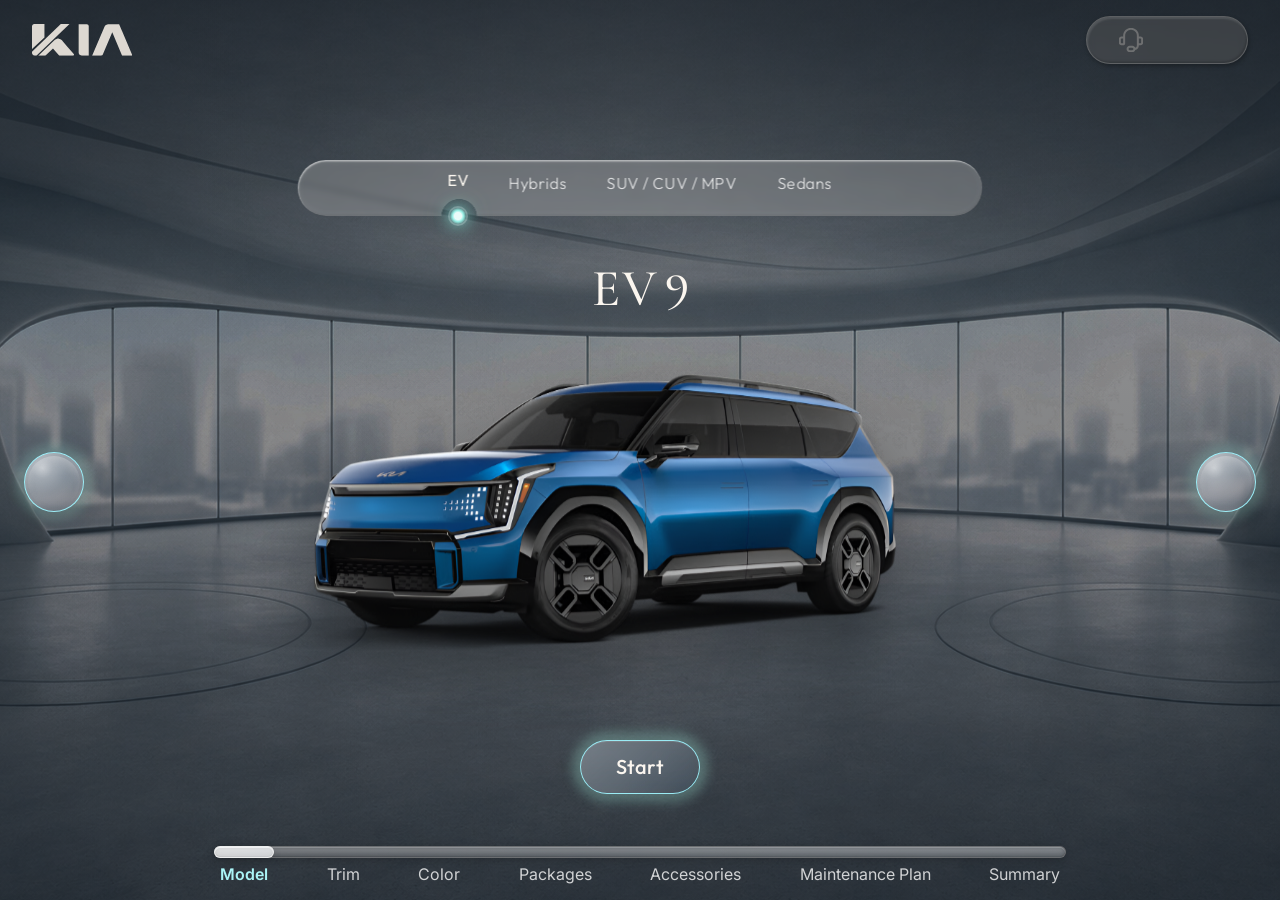
==== commit c3fc0e6c: "빌드 수정" ====
--- a/build.html
+++ b/build.html
@@ -59,17 +59,17 @@
                             <h3 id="build-send-modal-title">EV9 (Land AWD)</h3>
                         </div>
                         <div class="selection_modal_desc">
-                            <p class="selection_modal_label">Status:</p>
+                            <p class="selection_modal_label" id="buildSendModalStatusLabel">Status:</p>
                             <p id="buildSendModalDescription">Quote request has been sent successfully.</p>
                         </div>
                         <div class="selection_modal_specs">
-                            <p class="selection_modal_label">Selected Specs :</p>
+                            <p class="selection_modal_label" id="buildSendModalSpecsLabel">Selected Specs :</p>
                             <ul id="buildSendModalSpecs">
                                 <li>Trim: Land AWD</li>
                             </ul>
                         </div>
                     </div>
-                    <div class="selection_modal_visual">
+                    <div class="selection_modal_visual" id="buildSendModalVisual">
                         <img id="buildSendModalImage" src="./img/sub01_build/trim_land.png" alt="Selected build preview">
                     </div>
                 </div>
@@ -1364,7 +1364,7 @@
                                     </div>
                                 </section>
 
-                                <button type="button" class="hero_quote_test_fill" id="quoteTestFillButton">test</button>
+                                <button type="button" class="hero_quote_test_fill" id="quoteTestFillButton">temporary test personal information</button>
 
                             </div>
                         </div>
--- a/css/common.css
+++ b/css/common.css
@@ -582,16 +582,9 @@
 header nav ul.gnb > li:hover > a{
   color: var(--kia-white1);
 }
-header nav ul.gnb > li:nth-of-type(5) > a,
-header nav ul.gnb > li:nth-of-type(5):hover > a,
-header nav ul.gnb > li:last-child > a,
-header nav ul.gnb > li:last-child:hover > a{
-  color : rgba(221,216,209,0.3);
-}
 
 header nav ul.gnb > li > a > i {
   font-size: 22px;
-  color : rgba(221,216,209,0.3);
 }
 
 header nav ul.gnb > li.on > a,
@@ -677,7 +670,6 @@
   position: relative;
 }
 
-/* Reserve bold width to prevent layout shift on hover/active */
 header .header_bottom .sub_nav li a::after {
   content: attr(data-text);
   display: block;
@@ -696,21 +688,6 @@
 header .header_bottom .sub_nav li a:hover {
   color: var(--kia-white1);
   font-weight: 500;
-}
-
-header .header_bottom .sub_nav li a:not([href]),
-header .header_bottom .sub_nav li a[href=""],
-header .header_bottom .sub_nav li a[href="#"] {
-  color: rgba(221, 216, 209, 0.3);
-  pointer-events: none;
-  cursor: default;
-}
-
-header .header_bottom .sub_nav li a:not([href]):hover,
-header .header_bottom .sub_nav li a[href=""]:hover,
-header .header_bottom .sub_nav li a[href="#"]:hover {
-  color: rgba(221, 216, 209, 0.3);
-  font-weight: 400;
 }
 
   header .m_panel {
@@ -913,10 +890,10 @@
     color: var(--kia-white2);
   }
 
-  header .m_sub a:not([href]),
+  /* header .m_sub a:not([href]),
   header .m_sub a[href=""] {
     color: rgba(221, 216, 209, 0.3);
-  }
+  } */
 
   header .m_sub a:hover {
     font-weight: 400;
@@ -924,10 +901,10 @@
     background: rgba(255, 255, 255, 0.04);
   }
 
-  header .m_sub a:not([href]):hover,
+  /* header .m_sub a:not([href]):hover,
   header .m_sub a[href=""]:hover {
     color: rgba(221, 216, 209, 0.3);
-  }
+  } */
 
   .mobile_ham_open {
     overflow: hidden;
--- a/css/sub01_build.css
+++ b/css/sub01_build.css
@@ -93,7 +93,7 @@
   --hero-stage-actions-right: auto;
   --hero-stage-actions-bottom: -106px;
   --hero-stage-actions-gap: 96px;
-  --hero-stage-bottom-rail: 24px;
+  --hero-stage-bottom-rail: 56px;
   --hero-stage-actions-rail: var(--hero-stage-bottom-rail);
   --hero-stage-shell-right: 64px;
   --hero-right-rail: clamp(24px, 4vw, 64px);
@@ -107,7 +107,7 @@
     );
   --hero-stage-steps-left: calc(64px + (var(--hero-vehicle-max-width) / 2) - 120px);
   /* 상태바 위치 조정 */
-  --hero-stage-steps-bottom: 24px;
+  --hero-stage-steps-bottom: 56px;
   --hero-stage-steps-transform: translateX(-50%);
   --hero-stage-steps-width: min(88vw, 760px);
   --hero-stage-steps-max-width: min(88vw, 760px);
@@ -155,6 +155,11 @@
   flex-direction: column;
   align-items: center;
   background: transparent;
+  isolation: isolate;
+}
+
+.hero_visual::after {
+  content: none;
 }
 
 .hero::before {
@@ -401,6 +406,11 @@
   column-gap: var(--hero-stage-panel-gap);
   row-gap: clamp(24px, 3vh, 48px);
   align-items: stretch;
+  isolation: isolate;
+}
+
+.hero_summary_stage::before {
+  content: none;
 }
 
 .hero_summary_side {
@@ -423,6 +433,13 @@
 
 .hero_summary_side.is-quote-mode .hero_summary_panel {
   display: none;
+}
+
+.hero_summary_side.is-quote-mode {
+  gap: 0;
+  height: var(--hero-quote-panel-height, calc(100vh - 120px - var(--hero-stage-card-bottom-clearance)));
+  max-height: var(--hero-quote-panel-height, calc(100vh - 120px - var(--hero-stage-card-bottom-clearance)));
+  overflow: hidden;
 }
 
 .hero_summary_side::-webkit-scrollbar {
@@ -713,7 +730,7 @@
 
 .hero_color_panel[aria-labelledby="heroExteriorPanelTitle"] .hero_color_choice_row {
   display: grid;
-  grid-template-columns: minmax(0, 1fr) var(--hero-swatch-width);
+  grid-template-columns: minmax(0, 1fr) max-content;
   align-items: center;
   column-gap: 24px;
   width: 100%;
@@ -727,6 +744,7 @@
 }
 
 .hero_color_choice_name {
+  min-width: 0;
   font-family: "Inter", sans-serif;
   font-size: 20px;
   font-weight: 500;
@@ -737,17 +755,26 @@
 }
 
 .hero_color_choice_price {
+  display: inline-flex;
+  align-items: center;
+  justify-content: flex-end;
+  gap: 3px;
   min-height: 20px;
   margin-left: auto;
   font-family: "Outfit", sans-serif;
   font-size: 20px;
   font-weight: 500;
   color: var(--kia-white1);
+  line-height: 1;
+  white-space: nowrap;
 }
 
 .hero_color_panel[aria-labelledby="heroExteriorPanelTitle"] .hero_color_choice_price {
   margin-left: 0;
-  text-align: center;
+  justify-content: flex-end;
+  justify-self: end;
+  text-align: right;
+  min-width: max-content;
 }
 
 .hero_color_swatches {
@@ -1143,8 +1170,8 @@
 
 .hero_summary_row {
   display: grid;
-  grid-template-columns: minmax(0, 1fr) auto;
-  align-items: start;
+  grid-template-columns: minmax(0, 1fr) clamp(240px, 40%, 360px);
+  align-items: center;
   column-gap: 20px;
   padding: 0;
   color: #fbf6ef;
@@ -1164,9 +1191,18 @@
 }
 
 .hero_summary_row_label_content {
-  display: inline-flex;
+  display: grid;
+  grid-template-columns: auto minmax(0, 1fr);
   align-items: center;
   gap: 12px;
+  width: 100%;
+  min-width: 0;
+}
+
+.hero_summary_row_label_content > span:last-child {
+  display: flex;
+  align-items: center;
+  min-height: 48px;
   min-width: 0;
 }
 
@@ -1190,6 +1226,7 @@
 }
 
 .hero_summary_panel .hero_summary_icon_btn {
+  align-self: center;
   border-radius: 555px;
   padding: 12px;
   border-style: solid;
@@ -1207,7 +1244,9 @@
 
 .hero_summary_row_price {
   display: block;
-  justify-self: end;
+  width: 100%;
+  justify-self: stretch;
+  align-self: center;
   white-space: nowrap;
   text-align: right;
   color: rgba(255, 244, 236, 0.98);
@@ -1215,6 +1254,7 @@
   font-family: "Roboto", sans-serif;
   font-size: 20px;
   font-weight: 500;
+  text-wrap: balance;
 }
 
 .hero_summary_selected {
@@ -1265,6 +1305,13 @@
   margin-top: 20px;
   padding-top: 20px;
   border-top: 1px solid rgba(251, 246, 239, 0.18);
+}
+
+@media (max-width: 768px) {
+  .hero_summary_row {
+    grid-template-columns: minmax(0, 1fr) clamp(160px, 46%, 240px);
+    column-gap: 12px;
+  }
 }
 
 .hero_quote_panel {
@@ -1286,6 +1333,14 @@
   transition: padding 0.25s ease, max-height 0.25s ease;
 }
 
+.hero_summary_side.is-quote-mode .hero_quote_panel {
+  display: flex;
+  flex-direction: column;
+  height: 100%;
+  max-height: 100%;
+  overflow: hidden;
+}
+
 .hero_quote_panel_body {
   max-height: min(50vh, 520px);
   overflow-y: auto;
@@ -1293,6 +1348,15 @@
   padding-bottom: 20px;
   scrollbar-width: thin;
   scrollbar-color: rgba(251, 246, 239, 0.42) transparent;
+}
+
+.hero_summary_side.is-quote-mode .hero_quote_panel_body {
+  flex: 1 1 auto;
+  min-height: 0;
+  max-height: none;
+  overflow-y: auto;
+  overflow-x: hidden;
+  padding-right: 8px;
 }
 
 .hero_quote_panel_body::-webkit-scrollbar {
@@ -1741,18 +1805,23 @@
 }
 
 .hero_quote_test_fill {
-  display: inline-flex;
-  align-items: center;
-  margin-top: 18px;
+  display: flex;
+  align-items: center;
+  justify-content: center;
+  width: fit-content;
+  margin: 18px auto 0;
   padding: 0;
   background: transparent;
   border: 0;
   color: rgba(251, 246, 239, 0.56);
   font-family: "Inter", sans-serif;
-  font-size: 13px;
-  font-weight: 500;
+  font-size: 16px;
+  font-weight: 600;
   line-height: 1;
-  text-transform: lowercase;
+  letter-spacing: 0.06em;
+  text-decoration: underline;
+  text-decoration-thickness: 1px;
+  text-underline-offset: 4px;
   box-shadow: none;
 }
 
@@ -2929,6 +2998,10 @@
 
 .hero_package_add_btn,
 .hero_accessory_add_btn {
+  display: inline-flex;
+  align-items: center;
+  justify-content: center;
+  gap: 3px;
   width: max-content;
   min-width: calc(8ch + 32px);
   padding: 8px 16px;
@@ -2940,8 +3013,25 @@
 
 .hero_package_add_btn .bx-plus,
 .hero_accessory_add_btn .bx-plus {
+  display: inline-flex;
+  align-items: center;
+  justify-content: center;
+  flex: 0 0 auto;
   color: var(--kia-white1);
-  margin-right: -2px;
+  margin-right: 0;
+  font-size: 0.95em;
+  line-height: 1;
+}
+
+.hero_color_choice_price .bx-plus {
+  display: inline-flex;
+  align-items: center;
+  justify-content: center;
+  flex: 0 0 auto;
+  color: var(--kia-white1);
+  margin-right: 0;
+  font-size: 0.95em;
+  line-height: 1;
 }
 
 .hero_trim_card_details {
@@ -3281,6 +3371,19 @@
     0 6px 16px rgba(0, 0, 0, 0.12);
 }
 
+.hero_trim_action_btn:disabled,
+.hero_trim_action_btn.is-disabled,
+.hero_trim_action_btn[aria-disabled="true"] {
+  opacity: 0.48 !important;
+  cursor: not-allowed;
+  pointer-events: none;
+  filter: saturate(0.5) brightness(0.92);
+  box-shadow:
+    inset 0 1px 0 rgba(255, 255, 255, 0.2),
+    inset 0 -1px 0 rgba(255, 255, 255, 0.08),
+    0 6px 16px rgba(0, 0, 0, 0.12);
+}
+
 .hero_start_btn.is-ev9-locked,
 .hero_model_start_btn.is-ev9-locked {
   opacity: 0.35 !important;
@@ -3295,6 +3398,16 @@
 .hero_start_btn:disabled:hover,
 .hero_model_start_btn:disabled:hover,
 .hero_summary_cta_btn:disabled:hover {
+  box-shadow:
+    inset 0 1px 0 rgba(255, 255, 255, 0.2),
+    inset 0 -1px 0 rgba(255, 255, 255, 0.08),
+    0 6px 16px rgba(0, 0, 0, 0.12);
+}
+
+.hero_trim_action_btn:disabled:hover,
+.hero_trim_action_btn.is-disabled:hover,
+.hero_trim_action_btn[aria-disabled="true"]:hover {
+  border-color: rgba(255, 255, 255, 0.8);
   box-shadow:
     inset 0 1px 0 rgba(255, 255, 255, 0.2),
     inset 0 -1px 0 rgba(255, 255, 255, 0.08),
@@ -3521,21 +3634,32 @@
   width: var(--hero-model-arrow-size);
   height: var(--hero-model-arrow-size);
   border-radius: 50%;
-  border: 1px solid rgba(255, 255, 255, 0.28);
-  background: rgba(255, 255, 255, 0.12);
-  color: #fff;
+  border: 1.5px solid rgba(160, 247, 255, 0.92);
+  background:
+    radial-gradient(circle at 30% 26%,
+      rgba(255, 255, 255, 0.52) 0%,
+      rgba(255, 255, 255, 0.24) 18%,
+      rgba(255, 255, 255, 0.08) 42%,
+      rgba(255, 255, 255, 0) 64%),
+    linear-gradient(135deg,
+      rgba(255, 255, 255, 0.3) 0%,
+      rgba(255, 255, 255, 0.2) 50%,
+      rgba(200, 200, 200, 0.1) 100%);
+  color: var(--kia-white1);
   font-size: 32px;
   line-height: 1;
   text-align: center;
-  backdrop-filter: blur(6px);
-  -webkit-backdrop-filter: blur(6px);
-  box-shadow:
-    inset 0 1px 0 rgba(255, 255, 255, 0.12),
-    0 8px 16px rgba(0, 0, 0, 0.12);
+  backdrop-filter: blur(5px) saturate(180%);
+  -webkit-backdrop-filter: blur(5px) saturate(180%);
+  box-shadow:
+    inset 0 5px 10px rgba(251, 251, 251, 0.25),
+    inset 0 -3px 5px rgba(0, 0, 0, 0.05),
+    0 10px 20px rgba(0, 0, 0, 0.15),
+    0 0 11px 8px rgba(172, 255, 235, 0.22);
   transition:
     border-color 0.25s ease,
     box-shadow 0.25s ease,
-    background-color 0.25s ease,
+    background 0.25s ease,
     transform 0.25s ease;
   pointer-events: auto;
 }
@@ -3544,6 +3668,20 @@
   content: "";
   position: absolute;
   inset: -16px;
+}
+
+.hero_arrow::after {
+  content: "";
+  position: absolute;
+  inset: 3px;
+  border-radius: 50%;
+  background: linear-gradient(
+    180deg,
+    rgba(255, 255, 255, 0.26) 0%,
+    rgba(255, 255, 255, 0.08) 38%,
+    rgba(255, 255, 255, 0) 100%
+  );
+  pointer-events: none;
 }
 
 .hero_arrow i {
@@ -3556,12 +3694,22 @@
 
 .hero_arrow:hover {
   transform: translateY(-1px);
-  background: rgba(255, 255, 255, 0.18);
-  border-color: rgba(160, 247, 255, 0.92);
-  box-shadow:
-    inset 0 5px 10px rgba(255, 255, 255, 0.25),
+  background:
+    radial-gradient(circle at 30% 24%,
+      rgba(255, 255, 255, 0.6) 0%,
+      rgba(255, 255, 255, 0.28) 20%,
+      rgba(255, 255, 255, 0.1) 44%,
+      rgba(255, 255, 255, 0) 66%),
+    linear-gradient(135deg,
+      rgba(255, 255, 255, 0.34) 0%,
+      rgba(255, 255, 255, 0.22) 54%,
+      rgba(206, 206, 206, 0.12) 100%);
+  border-color: #ABF4F6;
+  box-shadow:
+    inset 0 5px 10px rgba(251, 251, 251, 0.28),
     inset 0 -3px 5px rgba(0, 0, 0, 0.05),
-    0 10px 20px rgba(0, 0, 0, 0.15);
+    0 12px 24px rgba(0, 0, 0, 0.18),
+    0 0 12px 8px rgba(172, 255, 235, 0.28);
 }
 
 .hero_arrow_left {
@@ -3696,7 +3844,7 @@
 .hero_bottom_steps {
   position: absolute;
   left: var(--hero-stage-steps-left);
-  bottom: 20px;
+  bottom: var(--hero-stage-steps-bottom);
   transform: var(--hero-stage-steps-transform);
   z-index: 5;
   width: var(--hero-stage-steps-width);
@@ -3830,7 +3978,7 @@
     --hero-stage-shell-right: 32px;
     --hero-right-rail: clamp(24px, 3.6vw, 40px);
     --hero-actions-right: clamp(64px, 6.2vw, 128px);
-    --hero-stage-bottom-rail: 28px;
+    --hero-stage-bottom-rail: 56px;
     --hero-stage-actions-gap: 24px;
     --hero-stage-panel-gap: calc(16px + 1.4vw);
     --hero-stage-card-bottom-clearance: calc(148px + 4vw);
@@ -3851,7 +3999,7 @@
     --hero-model-arrow-size: 60px;
     --hero-model-arrow-side-padding: clamp(24px, 6vw, 60px);
     --hero-stage-steps-left: 25%;
-    --hero-stage-steps-bottom: 28px;
+    --hero-stage-steps-bottom: 56px;
     --hero-stage-steps-transform: translateX(-50%);
     --hero-stage-steps-width: min(calc(50vw - 72px), 640px);
     --hero-stage-steps-max-width: min(calc(50vw - 72px), 640px);
@@ -3868,7 +4016,19 @@
     height: auto;
     min-height: clamp(1200px, 118vw, 1680px);
     overflow: visible;
-    padding-bottom: 120px;
+    padding-bottom: 148px;
+  }
+
+  .hero_visual.has-stage-backdrop::after {
+    content: "";
+    position: absolute;
+    left: 0;
+    right: 0;
+    top: var(--hero-responsive-stage-backdrop-top, 100%);
+    bottom: 0;
+    background: #0C1115;
+    pointer-events: none;
+    z-index: 0;
   }
 
   .hero_trim_stage,
@@ -3903,6 +4063,26 @@
       "actions";
   }
 
+  .hero_summary_stage::before {
+    content: "";
+    position: absolute;
+    left: 0;
+    right: 0;
+    top: var(--hero-summary-card-backdrop-top, 100%);
+    bottom: 0;
+    background: #0C1115;
+    pointer-events: none;
+    z-index: 0;
+  }
+
+  .hero_summary_intro,
+  .hero_summary_vehicle,
+  .hero_summary_side,
+  .hero_summary_actions {
+    position: relative;
+    z-index: 1;
+  }
+
   .hero_trim_stage.is-visible ~ .hero_bottom_steps,
   .hero_color_stage.is-visible ~ .hero_bottom_steps,
   .hero_package_stage.is-visible ~ .hero_bottom_steps,
@@ -3912,8 +4092,8 @@
     position: absolute;
     left: 50%;
     right: auto;
-    top: clamp(450px, 37vw, 560px);
-    bottom: auto;
+    top: auto;
+    bottom: var(--hero-model-start-bottom-offset);
     width: min(calc(100vw - 96px), 760px);
     max-width: min(calc(100vw - 96px), 760px);
     transform: translateX(-50%);
@@ -4025,6 +4205,12 @@
     overflow: visible;
   }
 
+  .hero_summary_side.is-quote-mode {
+    height: var(--hero-quote-panel-height, auto);
+    max-height: var(--hero-quote-panel-height, none);
+    overflow: hidden;
+  }
+
   .hero_trim_panel,
   .hero_package_panel,
   .hero_accessory_panel,
@@ -4037,6 +4223,12 @@
     overflow: visible;
   }
 
+  .hero_summary_side.is-quote-mode .hero_quote_panel {
+    height: 100%;
+    max-height: 100%;
+    overflow: hidden;
+  }
+
   .hero_trim_cards,
   .hero_package_cards,
   .hero_accessory_cards,
@@ -4048,9 +4240,22 @@
     padding-right: 0;
   }
 
+  .hero_summary_side.is-quote-mode .hero_quote_panel_body {
+    flex: 1 1 auto;
+    min-height: 0;
+    max-height: none;
+    overflow-y: auto;
+    overflow-x: hidden;
+    padding-right: 8px;
+  }
+
   .hero_summary_items,
   .hero_quote_panel_body {
     flex: 0 0 auto;
+  }
+
+  .hero_summary_side.is-quote-mode .hero_quote_panel_body {
+    flex: 1 1 auto;
   }
 
   .hero_package_stage {
@@ -4249,8 +4454,8 @@
     --hero-stage-shell-right: 20px;
     --hero-right-rail: clamp(12px, 4vw, 20px);
     --hero-actions-right: auto;
-    --hero-stage-bottom-rail: 32px;
-    --hero-stage-steps-bottom: 32px;
+    --hero-stage-bottom-rail: 52px;
+    --hero-stage-steps-bottom: 52px;
     --hero-model-start-bottom-offset: calc(var(--hero-stage-steps-bottom) + 24px);
     --hero-model-title-anchor-offset: 148px;
     --hero-stage-vehicle-top: 57%;
@@ -4304,6 +4509,12 @@
     padding-bottom: 0;
   }
 
+  .hero_summary_side.is-quote-mode {
+    height: var(--hero-quote-panel-height, auto);
+    max-height: var(--hero-quote-panel-height, none);
+    overflow: hidden;
+  }
+
   .hero_color_stage {
     position: absolute;
     inset: 56px 20px 152px;
@@ -4382,8 +4593,8 @@
   .hero_color_stage.is-visible ~ .hero_bottom_steps {
     left: 50%;
     right: auto;
-    top: clamp(430px, 52vw, 520px);
-    bottom: auto;
+    top: auto;
+    bottom: var(--hero-model-start-bottom-offset);
     transform: translateX(-50%);
     width: min(calc(100vw - 56px), 540px);
     max-width: min(calc(100vw - 56px), 540px);
@@ -4585,7 +4796,8 @@
   .hero_color_stage.is-visible ~ .hero_bottom_steps {
     width: 312px;
     max-width: 312px;
-    top: 430px;
+    top: auto;
+    bottom: var(--hero-model-start-bottom-offset);
   }
 
   .hero_color_panels {
@@ -4606,7 +4818,7 @@
   }
 
   .hero {
-    --hero-stage-bottom-rail: 32px;
+    --hero-stage-bottom-rail: 52px;
     --hero-stage-actions-gap: 8px;
     --hero-stage-panel-gap: 16px;
     --hero-stage-card-bottom-clearance: calc(120px + 5vw);
@@ -4627,7 +4839,7 @@
     --hero-model-arrow-size: 40px;
     --hero-model-arrow-side-padding: clamp(12px, 4vw, 32px);
     --hero-stage-steps-left: 12px;
-    --hero-stage-steps-bottom: 32px;
+    --hero-stage-steps-bottom: 52px;
     --hero-stage-steps-transform: none;
     --hero-stage-steps-width: auto;
     --hero-stage-steps-max-width: none;
@@ -5184,6 +5396,23 @@
   filter: drop-shadow(0 24px 36px rgba(0, 0, 0, 0.36));
 }
 
+.selection_modal[data-variant="incomplete"] .selection_modal_panel {
+  width: min(680px, calc(100% - 72px));
+}
+
+.selection_modal[data-variant="incomplete"] .selection_modal_inner {
+  padding: 34px 44px 30px;
+}
+
+.selection_modal[data-variant="incomplete"] .selection_modal_copy {
+  width: 100%;
+  max-width: none;
+}
+
+.selection_modal[data-variant="incomplete"] .selection_modal_visual {
+  display: none;
+}
+
 .selection_modal_actions {
   position: relative;
   left: auto;
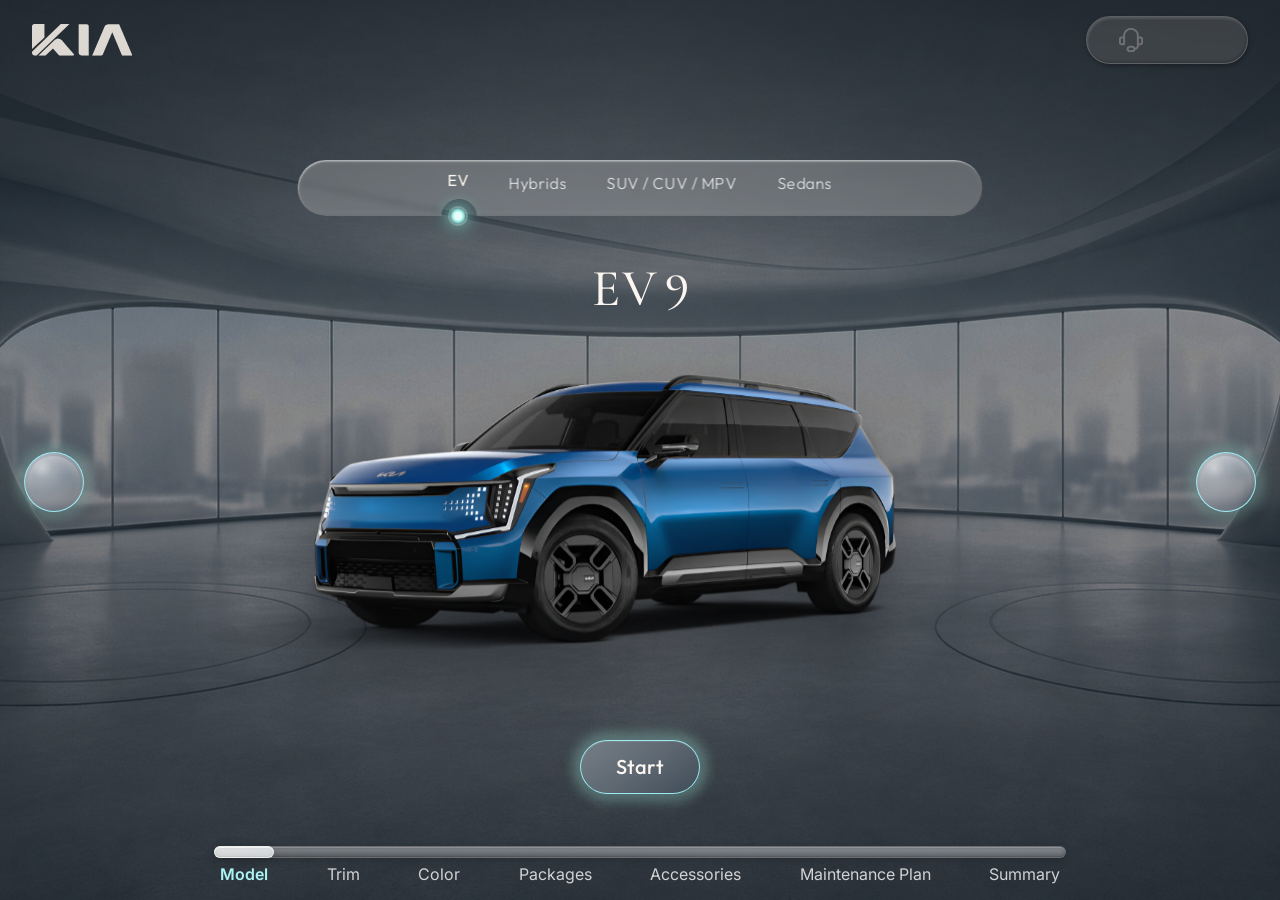
==== commit a256f68e: "header 수정" ====
--- a/build.html
+++ b/build.html
@@ -70,13 +70,15 @@
                         </div>
                     </div>
                     <div class="selection_modal_visual" id="buildSendModalVisual">
-                        <img id="buildSendModalImage" src="./img/sub01_build/trim_land.png" alt="Selected build preview">
+                        <img id="buildSendModalImage" src="./img/sub01_build/trim_land.png"
+                            alt="Selected build preview">
                     </div>
                 </div>
                 <div class="selection_modal_actions">
                     <div class="selection_modal_buttons">
                         <button type="button" class="is-primary white_origin" id="buildSendModalPrimary">Done</button>
-                        <button type="button" class="black_btn2" id="buildSendModalSecondary">Continue Editing</button>
+                        <button type="button" class="selection_modal_quote black_btn2"
+                            id="buildSendModalSecondary">Continue Editing</button>
                     </div>
                 </div>
             </div>
@@ -85,112 +87,112 @@
     <div class="wrap build_wrap" style="--build-page-bg: url('./img/sub01_build/build_bg.png');">
 
         <header>
-      <div class="inner">
-        <div class="header_top">
-          <h1><a href="index.html"><img src="img/logo.svg" alt="kia"></a></h1>
-          <nav class="glass_bg2">
-            <ul class="gnb">
-              <li>
-                <a href="whykia.html">company</a>
-              </li>
-              <li>
-                <a href="list.html">vehicles</a>
-              </li>
-              <li>
-                <a href="recommended.html">shopping assistant</a>
-              </li>
-              <li><a href="">inventory</a></li>
-              <li>
-                <a href="">center</a>
-              </li>
-              <li><a href="https://owners.kia.com/us/en/kia-owner-portal.html/?_cl=lwUtf1tE82IMPKyvdS7rDF6I">owners page<i class="bx bx-arrow-up-right-stroke"></i></a></li>
-            </ul>
-            <div class="icons">
-              <a href="" aria-label="customer support"><img src="img/main/header/headphone.svg"
-                  alt="customer support"></a>
-              <a href="" aria-label="search"><i class="bx bx-search-big"></i></a>
-              <a href="" aria-label="language"><i class="bx bx-globe-alt"></i></a>
-              <a href="#" class="icon_menu" aria-label="menu"><i class="bx bx-menu"></i></a>
-            </div>
-          </nav>
-        </div>
-        <div class="header_bottom">
-          <ul class="sub_nav">
-            <li><a href="build.html">build my kia</a></li>
-            <li><a href="recommended.html">kia recommended</a></li>
-            <li><a href="">payment calculator</a></li>
-            <li><a href="">trade in</a></li>
-            <li><a href="">easy buy</a></li>
-            <li><a href="">certified pre-owned</a></li>
-            <li><a href="">sub shop</a></li>
-          </ul>
-        </div>
-        <div class="m_panel" aria-hidden="true">
-          <nav class="m_nav">
-            <div class="m_top">
-              <div class="m_left">
-                <a href="" aria-label="customer support"><img src="img/main/header/headphone.svg"
-                    alt="customer support"></a>
-                <a href="" aria-label="search"><i class="bx bx-search-big"></i></a>
-                <a href="" aria-label="language"><i class="bx bx-globe-alt"></i></a>
-              </div>
-              <button type="button" class="close" aria-label="close mobile menu">
-                <i class="bx bx-x"></i>
-              </button>
-            </div>
-            <ul class="m_gnb">
-              <li>
-                <button type="button">company <i class="bx bx-chevron-down"></i></button>
-                <ul class="m_sub">
-                  <li><a href="whykia.html">why kia</a></li>
-                  <li><a href="">safety</a></li>
-                  <li><a href="">kia media</a></li>
-                  <li><a href="">event</a></li>
-                </ul> <!-- //.m_sub -->
-              </li>
-              <li>
-                <button type="button">vehicles <i class="bx bx-chevron-down"></i></button>
-                <ul class="m_sub">
-                  <li><a href="list.html#ev">EV</a></li>
-                  <li><a href="list.html#hybrid">Hybrid</a></li>
-                  <li><a href="list.html#suv">SUV / CUV / MPV</a></li>
-                  <li><a href="list.html#sedan">sedan</a></li>
-                </ul> <!-- //.m_sub -->
-              </li>
-              <li class="on">
-                <button type="button" class="" aria-expanded="true">
-                  <span>shopping assistant</span>
-                  <i class="bx bx-chevron-down"></i>
-                </button>
-                <ul class="m_sub">
-                  <li><a href="build.html">build my kia</a></li>
-                  <li><a href="recommended.html">kia recommended</a></li>
-                  <li><a href="">payment calculator</a></li>
-                  <li><a href="">trade in</a></li>
-                  <li><a href="">easy buy</a></li>
-                  <li><a href="">certified pre-owned</a></li>
-                  <li><a href="">sub shop</a></li>
-                </ul> <!-- //.m_sub -->
-              </li>
-              <li>
-                <a href="">inventory</a>
-              </li>
-              <li>
-                <button type="button">center<i class="bx bx-chevron-down"></i></button>
-                <ul class="m_sub">
-                  <li><a href="">map</a></li>
-                  <li><a href="">kia connect</a></li>
-                  <li><a href="">consultation</a></li>
-                  <li><a href="">FAQ</a></li>
-                </ul> <!-- //.m_sub -->
-              </li>
-              <li>
-                <a href="https://owners.kia.com/us/en/kia-owner-portal.html/?_cl=lwUtf1tE82IMPKyvdS7rDF6I">owners page <i class="bx bx-arrow-up-right-stroke"></i></a>
-              </li>
-            </ul>
-          </nav>
-        </div>
-    </header> <!-- Header -->
+            <div class="inner">
+                <div class="header_top">
+                    <h1><a href="index.html"><img src="img/logo.svg" alt="kia"></a></h1>
+                    <nav class="glass_bg2">
+                        <ul class="gnb">
+                            <li>
+                                <a href="whykia.html">company</a>
+                            </li>
+                            <li>
+                                <a href="list.html">vehicles</a>
+                            </li>
+                            <li>
+                                <a href="recommended.html">shopping assistant</a>
+                            </li>
+                            <li><a href="">inventory</a></li>
+                            <li>
+                                <a href="">center</a>
+                            </li>
+                            <li><a href="">owners page<i class="bx bx-arrow-up-right-stroke"></i></a></li>
+                        </ul>
+                        <div class="icons">
+                            <a href="" aria-label="customer support"><img src="img/main/header/headphone.svg"
+                                    alt="customer support"></a>
+                            <a href="" aria-label="search"><i class="bx bx-search-big"></i></a>
+                            <a href="" aria-label="language"><i class="bx bx-globe-alt"></i></a>
+                            <a href="#" class="icon_menu" aria-label="menu"><i class="bx bx-menu"></i></a>
+                        </div>
+                    </nav>
+                </div>
+                <div class="header_bottom">
+                    <ul class="sub_nav">
+                        <li><a href="build.html">build my kia</a></li>
+                        <li><a href="recommended.html">kia recommended</a></li>
+                        <li><a href="">payment calculator</a></li>
+                        <li><a href="">trade in</a></li>
+                        <li><a href="">easy buy</a></li>
+                        <li><a href="">certified pre-owned</a></li>
+                        <li><a href="">sub shop</a></li>
+                    </ul>
+                </div>
+                <div class="m_panel" aria-hidden="true">
+                    <nav class="m_nav">
+                        <div class="m_top">
+                            <div class="m_left">
+                                <a href="" aria-label="customer support"><img src="img/main/header/headphone.svg"
+                                        alt="customer support"></a>
+                                <a href="" aria-label="search"><i class="bx bx-search-big"></i></a>
+                                <a href="" aria-label="language"><i class="bx bx-globe-alt"></i></a>
+                            </div>
+                            <button type="button" class="close" aria-label="close mobile menu">
+                                <i class="bx bx-x"></i>
+                            </button>
+                        </div>
+                        <ul class="m_gnb">
+                            <li>
+                                <button type="button">company <i class="bx bx-chevron-down"></i></button>
+                                <ul class="m_sub">
+                                    <li><a href="whykia.html">why kia</a></li>
+                                    <li><a href="">safety</a></li>
+                                    <li><a href="">kia media</a></li>
+                                    <li><a href="">event</a></li>
+                                </ul> <!-- //.m_sub -->
+                            </li>
+                            <li>
+                                <button type="button">vehicles <i class="bx bx-chevron-down"></i></button>
+                                <ul class="m_sub">
+                                    <li><a href="list.html#ev">EV</a></li>
+                                    <li><a href="list.html#hybrid">Hybrid</a></li>
+                                    <li><a href="list.html#suv">SUV / CUV / MPV</a></li>
+                                    <li><a href="list.html#sedan">sedan</a></li>
+                                </ul> <!-- //.m_sub -->
+                            </li>
+                            <li class="on">
+                                <button type="button" class="" aria-expanded="true">
+                                    <span>shopping assistant</span>
+                                    <i class="bx bx-chevron-down"></i>
+                                </button>
+                                <ul class="m_sub">
+                                    <li><a href="build.html">build my kia</a></li>
+                                    <li><a href="recommended.html">kia recommended</a></li>
+                                    <li><a href="">payment calculator</a></li>
+                                    <li><a href="">trade in</a></li>
+                                    <li><a href="">easy buy</a></li>
+                                    <li><a href="">certified pre-owned</a></li>
+                                    <li><a href="">sub shop</a></li>
+                                </ul> <!-- //.m_sub -->
+                            </li>
+                            <li>
+                                <a href="">inventory</a>
+                            </li>
+                            <li>
+                                <button type="button">center<i class="bx bx-chevron-down"></i></button>
+                                <ul class="m_sub">
+                                    <li><a href="">map</a></li>
+                                    <li><a href="">kia connect</a></li>
+                                    <li><a href="">consultation</a></li>
+                                    <li><a href="">FAQ</a></li>
+                                </ul> <!-- //.m_sub -->
+                            </li>
+                            <li>
+                                <a href="">owners page <i class="bx bx-arrow-up-right-stroke"></i></a>
+                            </li>
+                        </ul>
+                    </nav>
+                </div>
+        </header> <!-- Header -->
 
         <!-- Build Hero -->
         <section class="hero" id="heroSection" data-default-bg="./img/sub01_build/build_bg.png">
@@ -445,8 +447,8 @@
                     <div class="hero_stage_actions hero_trim_actions">
                         <button type="button" class="hero_trim_action_btn white_origin" id="viewModelButton"><i
                                 class="bx bx-chevron-left"></i> View Model</button>
-                        <button type="button" class="hero_trim_action_btn white_origin" id="nextColorButton">Next Color <i
-                                class="bx bx-chevron-right"></i></button>
+                        <button type="button" class="hero_trim_action_btn white_origin" id="nextColorButton">Next Color
+                            <i class="bx bx-chevron-right"></i></button>
                     </div>
                 </div>
 
@@ -561,8 +563,8 @@
                     <div class="hero_stage_actions hero_color_actions">
                         <button type="button" class="hero_trim_action_btn white_origin" id="viewTrimButton"><i
                                 class="bx bx-chevron-left"></i> View Trim</button>
-                        <button type="button" class="hero_trim_action_btn white_origin" id="nextPackagesButton">Next Packages <i
-                                class="bx bx-chevron-right"></i></button>
+                        <button type="button" class="hero_trim_action_btn white_origin" id="nextPackagesButton">Next
+                            Packages <i class="bx bx-chevron-right"></i></button>
                     </div>
                 </div>
 
@@ -593,7 +595,8 @@
                                     <div class="hero_package_card_heading">
                                         <strong>7-Passenger Package</strong>
                                     </div>
-                                    <button type="button" class="hero_package_add_btn" aria-pressed="false"><i class="bx bx-plus bx-remove-padding"></i>$
+                                    <button type="button" class="hero_package_add_btn" aria-pressed="false"><i
+                                            class="bx bx-plus bx-remove-padding"></i>$
                                         0</button>
                                 </div>
                                 <div class="hero_package_card_details">
@@ -612,7 +615,8 @@
                                     <div class="hero_package_card_heading">
                                         <strong>Nightfall Edition Package</strong>
                                     </div>
-                                    <button type="button" class="hero_package_add_btn" aria-pressed="false"><i class="bx bx-plus bx-remove-padding"></i>$
+                                    <button type="button" class="hero_package_add_btn" aria-pressed="false"><i
+                                            class="bx bx-plus bx-remove-padding"></i>$
                                         1,500</button>
                                 </div>
                                 <div class="hero_package_card_details">
@@ -640,7 +644,8 @@
                     <div class="hero_stage_actions hero_package_actions">
                         <button type="button" class="hero_trim_action_btn hero_trim_action_btn_back white_origin"
                             id="viewColorButton"><i class="bx bx-chevron-left"></i> View Color</button>
-                        <button type="button" class="hero_trim_action_btn white_origin" id="nextAccessoriesButton">Next Accessories
+                        <button type="button" class="hero_trim_action_btn white_origin" id="nextAccessoriesButton">Next
+                            Accessories
                             <i class="bx bx-chevron-right"></i></button>
                     </div>
                 </div>
@@ -674,7 +679,8 @@
                                 <div class="hero_accessory_card_body">
                                     <div class="hero_accessory_card_top">
                                         <strong>Cargo Cover</strong>
-                                        <button type="button" class="hero_accessory_add_btn"><i class="bx bx-plus bx-remove-padding"></i>$ 195</button>
+                                        <button type="button" class="hero_accessory_add_btn"><i
+                                                class="bx bx-plus bx-remove-padding"></i>$ 195</button>
                                     </div>
                                     <p class="hero_accessory_card_desc">Safeguard your belongings by keeping them out of
                                         sight with this valuable addition to your cargo area.</p>
@@ -695,7 +701,8 @@
                                 <div class="hero_accessory_card_body">
                                     <div class="hero_accessory_card_top">
                                         <strong>Cargo Net</strong>
-                                        <button type="button" class="hero_accessory_add_btn"><i class="bx bx-plus bx-remove-padding"></i>$ 65</button>
+                                        <button type="button" class="hero_accessory_add_btn"><i
+                                                class="bx bx-plus bx-remove-padding"></i>$ 65</button>
                                     </div>
                                     <p class="hero_accessory_card_desc">Helps secure sporting equipment, groceries, and
                                         other lightweight cargo.</p>
@@ -715,7 +722,8 @@
                                 <div class="hero_accessory_card_body">
                                     <div class="hero_accessory_card_top">
                                         <strong>Cargo Tray</strong>
-                                        <button type="button" class="hero_accessory_add_btn"><i class="bx bx-plus bx-remove-padding"></i>$ 145</button>
+                                        <button type="button" class="hero_accessory_add_btn"><i
+                                                class="bx bx-plus bx-remove-padding"></i>$ 145</button>
                                     </div>
                                     <p class="hero_accessory_card_desc">Protect your cargo area from spills and stains
                                         with a durable and easy to clean cargo tray.</p>
@@ -737,7 +745,8 @@
                                 <div class="hero_accessory_card_body">
                                     <div class="hero_accessory_card_top">
                                         <strong>Carpeted Cargo Mat w/ Seatback Protection</strong>
-                                        <button type="button" class="hero_accessory_add_btn"><i class="bx bx-plus bx-remove-padding"></i>$ 145</button>
+                                        <button type="button" class="hero_accessory_add_btn"><i
+                                                class="bx bx-plus bx-remove-padding"></i>$ 145</button>
                                     </div>
                                     <p class="hero_accessory_card_desc">Enhance your interior and protect your rear
                                         seatbacks with a stylish and practical carpeted cargo mat w/ seatback
@@ -759,7 +768,8 @@
                                 <div class="hero_accessory_card_body">
                                     <div class="hero_accessory_card_top">
                                         <strong>Carpeted Floor Mats</strong>
-                                        <button type="button" class="hero_accessory_add_btn"><i class="bx bx-plus bx-remove-padding"></i>$ 240</button>
+                                        <button type="button" class="hero_accessory_add_btn"><i
+                                                class="bx bx-plus bx-remove-padding"></i>$ 240</button>
                                     </div>
                                     <p class="hero_accessory_card_desc">Carpeted mats are custom fit and
                                         color-coordinated to match your Kia interior.</p>
@@ -780,7 +790,8 @@
                                 <div class="hero_accessory_card_body">
                                     <div class="hero_accessory_card_top">
                                         <strong>Cross Bars</strong>
-                                        <button type="button" class="hero_accessory_add_btn"><i class="bx bx-plus bx-remove-padding"></i>$ 380</button>
+                                        <button type="button" class="hero_accessory_add_btn"><i
+                                                class="bx bx-plus bx-remove-padding"></i>$ 380</button>
                                     </div>
                                     <p class="hero_accessory_card_desc">Carpeted mats are custom fit and
                                         color-coordinated to match your Kia interior.</p>
@@ -802,7 +813,8 @@
                                 <div class="hero_accessory_card_body">
                                     <div class="hero_accessory_card_top">
                                         <strong>First Aid Kit, Small</strong>
-                                        <button type="button" class="hero_accessory_add_btn"><i class="bx bx-plus bx-remove-padding"></i>$ 45</button>
+                                        <button type="button" class="hero_accessory_add_btn"><i
+                                                class="bx bx-plus bx-remove-padding"></i>$ 45</button>
                                     </div>
                                     <p class="hero_accessory_card_desc">This durable zippered case includes adhesive
                                         strips, sterile pads, gauze, gloves, tools, and other roadside first aid
@@ -829,7 +841,8 @@
                                 <div class="hero_accessory_card_body">
                                     <div class="hero_accessory_card_top">
                                         <strong>Mud Guards</strong>
-                                        <button type="button" class="hero_accessory_add_btn"><i class="bx bx-plus bx-remove-padding"></i>$ 160</button>
+                                        <button type="button" class="hero_accessory_add_btn"><i
+                                                class="bx bx-plus bx-remove-padding"></i>$ 160</button>
                                     </div>
                                     <p class="hero_accessory_card_desc">Help protect your new Kia from the chips and
                                         blemishes that can come from road debris with these specially designed, custom
@@ -852,7 +865,8 @@
                                 <div class="hero_accessory_card_body">
                                     <div class="hero_accessory_card_top">
                                         <strong>NACS Charge Port DC Adapter</strong>
-                                        <button type="button" class="hero_accessory_add_btn"><i class="bx bx-plus bx-remove-padding"></i>$ 0</button>
+                                        <button type="button" class="hero_accessory_add_btn"><i
+                                                class="bx bx-plus bx-remove-padding"></i>$ 0</button>
                                     </div>
                                     <p class="hero_accessory_card_desc">Included in ZEV states only.</p>
                                     <div class="hero_accessory_card_details">
@@ -871,7 +885,8 @@
                                 <div class="hero_accessory_card_body">
                                     <div class="hero_accessory_card_top">
                                         <strong>Rear Seat Entertainment</strong>
-                                        <button type="button" class="hero_accessory_add_btn"><i class="bx bx-plus bx-remove-padding"></i>$ 1,500</button>
+                                        <button type="button" class="hero_accessory_add_btn"><i
+                                                class="bx bx-plus bx-remove-padding"></i>$ 1,500</button>
                                     </div>
                                     <p class="hero_accessory_card_desc">Keep your rear seat passengers entertained with
                                         this dual headrest entertainment system featuring two monitors, two remotes, and
@@ -894,7 +909,8 @@
                                 <div class="hero_accessory_card_body">
                                     <div class="hero_accessory_card_top">
                                         <strong>Roadside Assistance Kit</strong>
-                                        <button type="button" class="hero_accessory_add_btn"><i class="bx bx-plus bx-remove-padding"></i>$ 75</button>
+                                        <button type="button" class="hero_accessory_add_btn"><i
+                                                class="bx bx-plus bx-remove-padding"></i>$ 75</button>
                                     </div>
                                     <p class="hero_accessory_card_desc">Be prepared for the unexpected with a carrying
                                         bag packed with cables, tools, safety gear, adhesive bandages, and antiseptic
@@ -921,7 +937,8 @@
                                 <div class="hero_accessory_card_body">
                                     <div class="hero_accessory_card_top">
                                         <strong>Side Step Bars, Black</strong>
-                                        <button type="button" class="hero_accessory_add_btn"><i class="bx bx-plus bx-remove-padding"></i>$ 740</button>
+                                        <button type="button" class="hero_accessory_add_btn"><i
+                                                class="bx bx-plus bx-remove-padding"></i>$ 740</button>
                                     </div>
                                     <p class="hero_accessory_card_desc">Black Side Step Bars can make it easier to get
                                         in and out of your vehicle while enhancing its rugged appearance.</p>
@@ -942,7 +959,8 @@
                                 <div class="hero_accessory_card_body">
                                     <div class="hero_accessory_card_top">
                                         <strong>Tow Hitch</strong>
-                                        <button type="button" class="hero_accessory_add_btn"><i class="bx bx-plus bx-remove-padding"></i>$ 765</button>
+                                        <button type="button" class="hero_accessory_add_btn"><i
+                                                class="bx bx-plus bx-remove-padding"></i>$ 765</button>
                                     </div>
                                     <p class="hero_accessory_card_desc">Custom designed, this tow hitch mounts directly
                                         to the vehicle frame for a reliable towing connection. Additional equipment may
@@ -967,7 +985,8 @@
                                 <div class="hero_accessory_card_body">
                                     <div class="hero_accessory_card_top">
                                         <strong>Wheel Locks</strong>
-                                        <button type="button" class="hero_accessory_add_btn"><i class="bx bx-plus bx-remove-padding"></i>$ 90</button>
+                                        <button type="button" class="hero_accessory_add_btn"><i
+                                                class="bx bx-plus bx-remove-padding"></i>$ 90</button>
                                     </div>
                                     <p class="hero_accessory_card_desc">Wheel locks are designed to secure the wheels to
                                         your vehicle and help prevent theft.</p>
@@ -1143,8 +1162,8 @@
                     <div class="hero_stage_actions hero_plan_actions">
                         <button type="button" class="hero_trim_action_btn hero_trim_action_btn_back white_origin"
                             id="viewAccessoriesButton"><i class="bx bx-chevron-left"></i> View Accessories</button>
-                        <button type="button" class="hero_trim_action_btn white_origin" id="nextSummaryButton">Next Summary <i
-                                class="bx bx-chevron-right"></i></button>
+                        <button type="button" class="hero_trim_action_btn white_origin" id="nextSummaryButton">Next
+                            Summary <i class="bx bx-chevron-right"></i></button>
                     </div>
                 </div>
 
@@ -1203,9 +1222,11 @@
                                 </div>
                             </div>
                             <div class="hero_summary_cta">
-                                <button type="button" class="hero_summary_cta_btn white_origin" disabled aria-disabled="true">View
+                                <button type="button" class="hero_summary_cta_btn white_origin" disabled
+                                    aria-disabled="true">View
                                     Inventory</button>
-                                <button type="button" class="hero_summary_cta_btn white_origin" disabled aria-disabled="true">Share
+                                <button type="button" class="hero_summary_cta_btn white_origin" disabled
+                                    aria-disabled="true">Share
                                     Build</button>
                                 <button type="button" class="hero_summary_cta_btn white_origin" id="requestQuoteButton"
                                     aria-expanded="false">Request a Quote</button>
@@ -1364,7 +1385,8 @@
                                     </div>
                                 </section>
 
-                                <button type="button" class="hero_quote_test_fill" id="quoteTestFillButton">temporary test personal information</button>
+                                <button type="button" class="hero_quote_test_fill" id="quoteTestFillButton">temporary
+                                    test personal information</button>
 
                             </div>
                         </div>
@@ -1373,7 +1395,8 @@
                     <div class="hero_stage_actions hero_summary_actions">
                         <button type="button" class="hero_trim_action_btn hero_trim_action_btn_back white_origin"
                             id="viewPlanButton"><i class="bx bx-chevron-left"></i> View Plan</button>
-                        <button type="button" class="hero_trim_action_btn white_origin" id="sendBuildButton">Send</button>
+                        <button type="button" class="hero_trim_action_btn white_origin"
+                            id="sendBuildButton">Send</button>
                     </div>
                 </div>
 
@@ -1406,4 +1429,4 @@
     </div>
 </body>
 
-</html>
+</html>
--- a/css/common.css
+++ b/css/common.css
@@ -101,7 +101,7 @@
 }
 
 h6 {
-  font-size: 32px;
+  font-size: 36px;
 }
 
 button {
--- a/css/sub01_build.css
+++ b/css/sub01_build.css
@@ -811,6 +811,9 @@
     transform 0.3s ease,
     border-color 0.3s ease,
     box-shadow 0.3s ease;
+  cursor: pointer;
+  touch-action: manipulation;
+  -webkit-tap-highlight-color: transparent;
 }
 
 .hero_color_swatch::before {
@@ -5445,16 +5448,6 @@
   font-size: 20px;
 }
 
-.selection_modal_buttons .is-primary {
-  background: rgba(50, 176, 180, 0.3);
-  border-color: rgba(255, 255, 255, 0.4);
-}
-
-#buildSendModalPrimary {
-  background: rgba(50, 176, 180, 0.3);
-  border-color: rgba(255, 255, 255, 0.4);
-}
-
 .selection_modal_buttons button.white_origin:hover {
   border: 1px solid #ABF4F6;
   border-color: rgba(160, 247, 255, 0.92);
--- a/css/common_media.css
+++ b/css/common_media.css
@@ -1,10 +1,4 @@
 @charset "utf-8";
-
-@media (max-width: 1680px) {
-  footer .inner {
-    padding-inline: 64px;
-  }
-}
 
 @media (max-width: 1510px) {
   footer .inner {
@@ -203,6 +197,58 @@
     font-size: 32px;
   }
 
+  .quick_move_root {
+    right: 20px;
+    bottom: 20px;
+  }
+
+  .quick_move_toggle,
+  .quick_move_panel,
+  .quick_move_close {
+    border-radius: 46px;
+  }
+
+  .quick_move_toggle,
+  .quick_move_close,
+  .quick_move_panel {
+    width: 84px;
+  }
+
+  .quick_move_toggle,
+  .quick_move_close {
+    height: 84px;
+    padding: 16px;
+  }
+
+  .quick_move_toggle_label span:first-child {
+    font-size: 1.375rem;
+  }
+
+  .quick_move_toggle_label span:last-child {
+    font-size: 1rem;
+  }
+
+  .quick_move_panel {
+    padding: 12px 0;
+  }
+
+  .quick_move_action {
+    width: 72px;
+    height: 72px;
+    min-height: 72px;
+  }
+
+  .quick_move_icon,
+  .quick_move_logo,
+  .quick_move_close_icon {
+    width: 32px;
+    height: 32px;
+  }
+
+  .quick_move_action_label {
+    display: none;
+  }
+
   header .inner {
     min-width: 360px;
     padding: 32px 16px;
--- a/css/sub01_build_media.css
+++ b/css/sub01_build_media.css
@@ -634,6 +634,11 @@
 
 @media (max-width: 768px) {
   .hero {
+    --hero-swatch-width: 52px;
+    --hero-swatch-height: 28px;
+  }
+
+  .hero {
     --hero-stage-bg-cutoff: clamp(220px, 27vh, 280px);
     --hero-stage-bg-fade: clamp(96px, 11vh, 132px);
   }
@@ -926,6 +931,11 @@
 
 @media (max-width: 560px) {
   .hero {
+    --hero-swatch-width: 44px;
+    --hero-swatch-height: 24px;
+  }
+
+  .hero {
     --hero-stage-bg-cutoff: clamp(196px, 24vh, 244px);
     --hero-stage-bg-fade: clamp(84px, 10vh, 112px);
   }
@@ -1541,3 +1551,62 @@
     margin-top: 0 !important;
   }
 }
+
+@media (max-width: 1500px) {
+  .hero-build-cursor {
+    display: none !important;
+  }
+
+  .build_wrap,
+  .build_wrap * {
+    cursor: auto !important;
+  }
+
+  .hero:has(.hero_trim_stage.is-visible, .hero_color_stage.is-visible, .hero_package_stage.is-visible, .hero_accessory_stage.is-visible, .hero_plan_stage.is-visible, .hero_summary_stage.is-visible) .hero_bg {
+    position: absolute;
+    top: 0;
+    left: 0;
+    right: 0;
+    bottom: auto;
+    height: var(--hero-responsive-stage-scene-height, 100dvh);
+    overflow: hidden;
+    background: #0c1115;
+  }
+
+  .hero:has(.hero_trim_stage.is-visible, .hero_color_stage.is-visible, .hero_package_stage.is-visible, .hero_accessory_stage.is-visible, .hero_plan_stage.is-visible, .hero_summary_stage.is-visible) .hero_bg img {
+    width: 100%;
+    height: 100%;
+    object-fit: cover;
+    object-position: center top;
+    mask-image: none;
+    -webkit-mask-image: none;
+  }
+
+  .hero_bottom_steps.is-inline-stage-steps {
+    position: relative;
+    left: auto !important;
+    right: auto !important;
+    top: auto !important;
+    bottom: auto !important;
+    transform: none !important;
+    grid-column: 1;
+    justify-self: center;
+    align-self: start;
+    z-index: 1;
+    width: min(100%, 760px);
+    max-width: min(100%, 760px);
+    min-width: 0;
+    margin: 28px auto 56px;
+  }
+}
+
+@media (max-width: 768px) {
+  .hero:has(.hero_trim_stage.is-visible, .hero_color_stage.is-visible, .hero_package_stage.is-visible, .hero_accessory_stage.is-visible, .hero_plan_stage.is-visible, .hero_summary_stage.is-visible) .hero_bg img {
+    display: block;
+    width: 100%;
+    height: auto;
+    margin: 0 auto;
+    object-fit: contain;
+    object-position: center top;
+  }
+}
